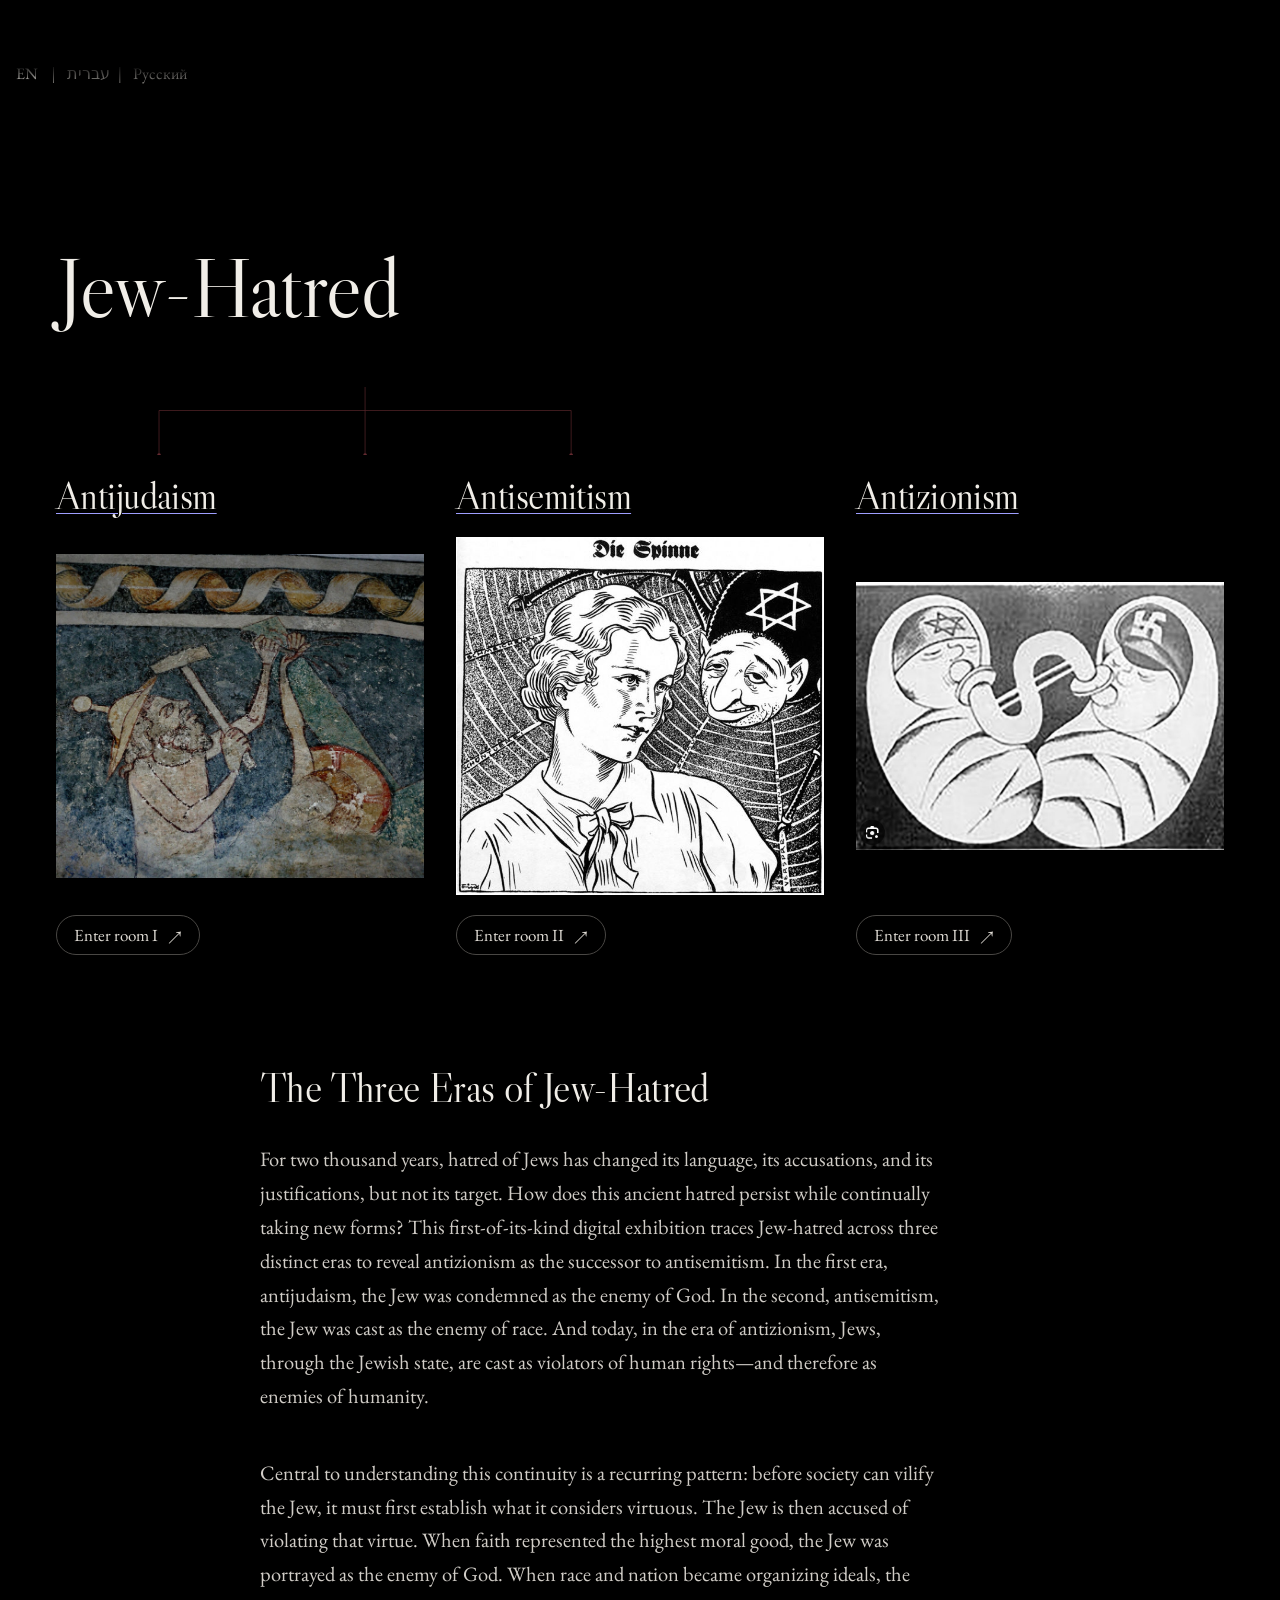
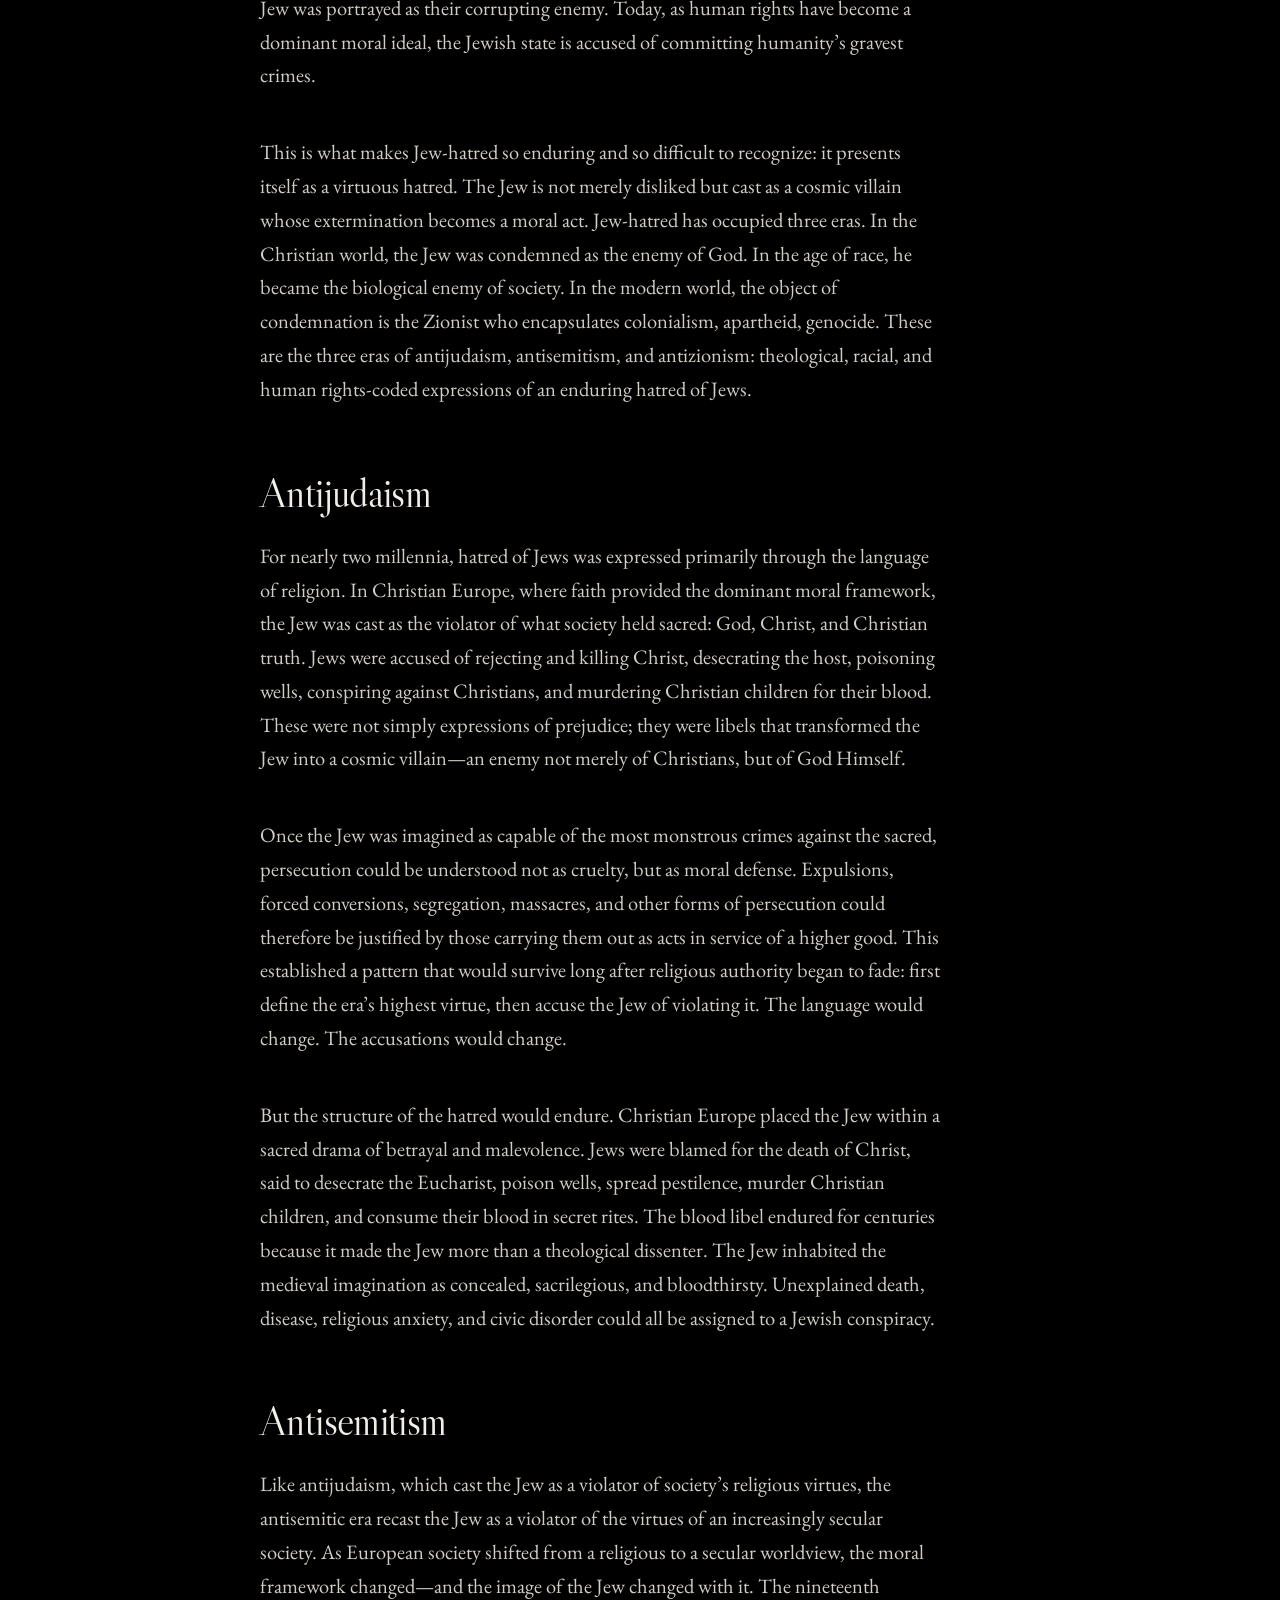
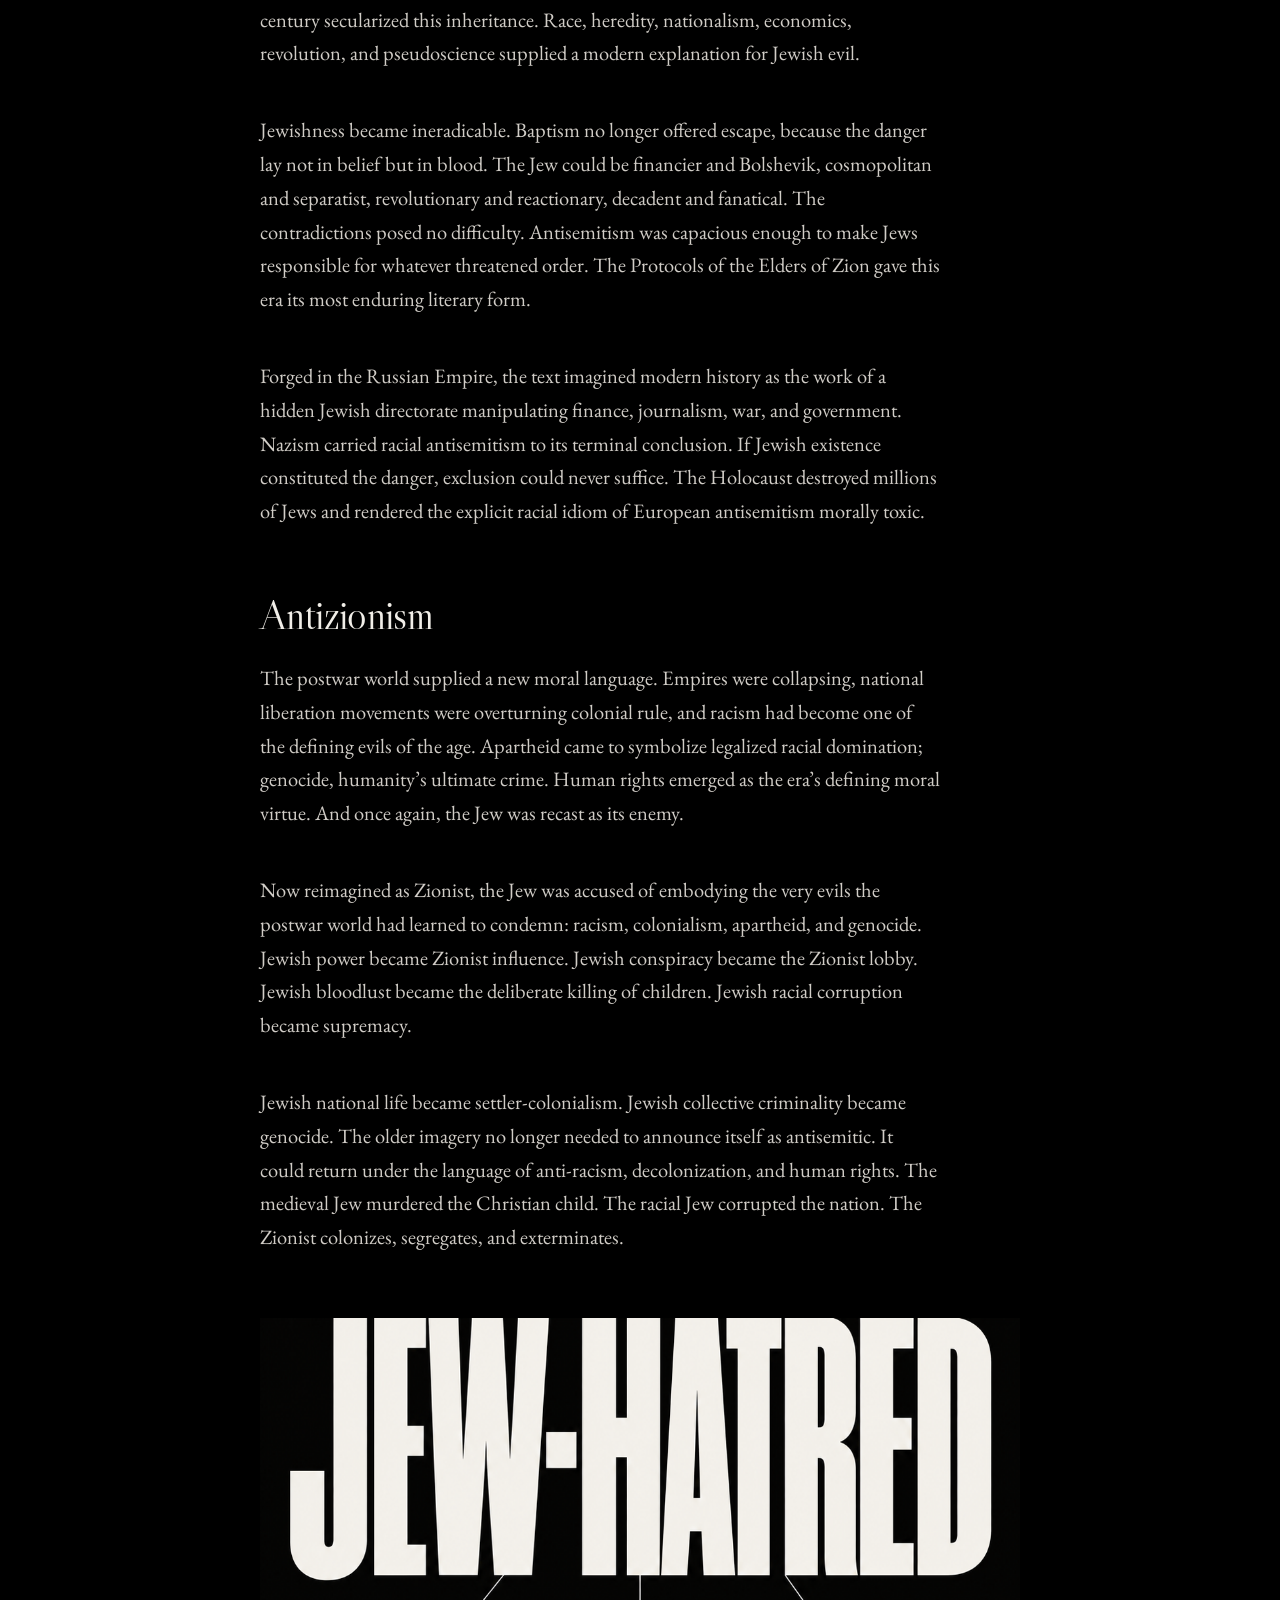
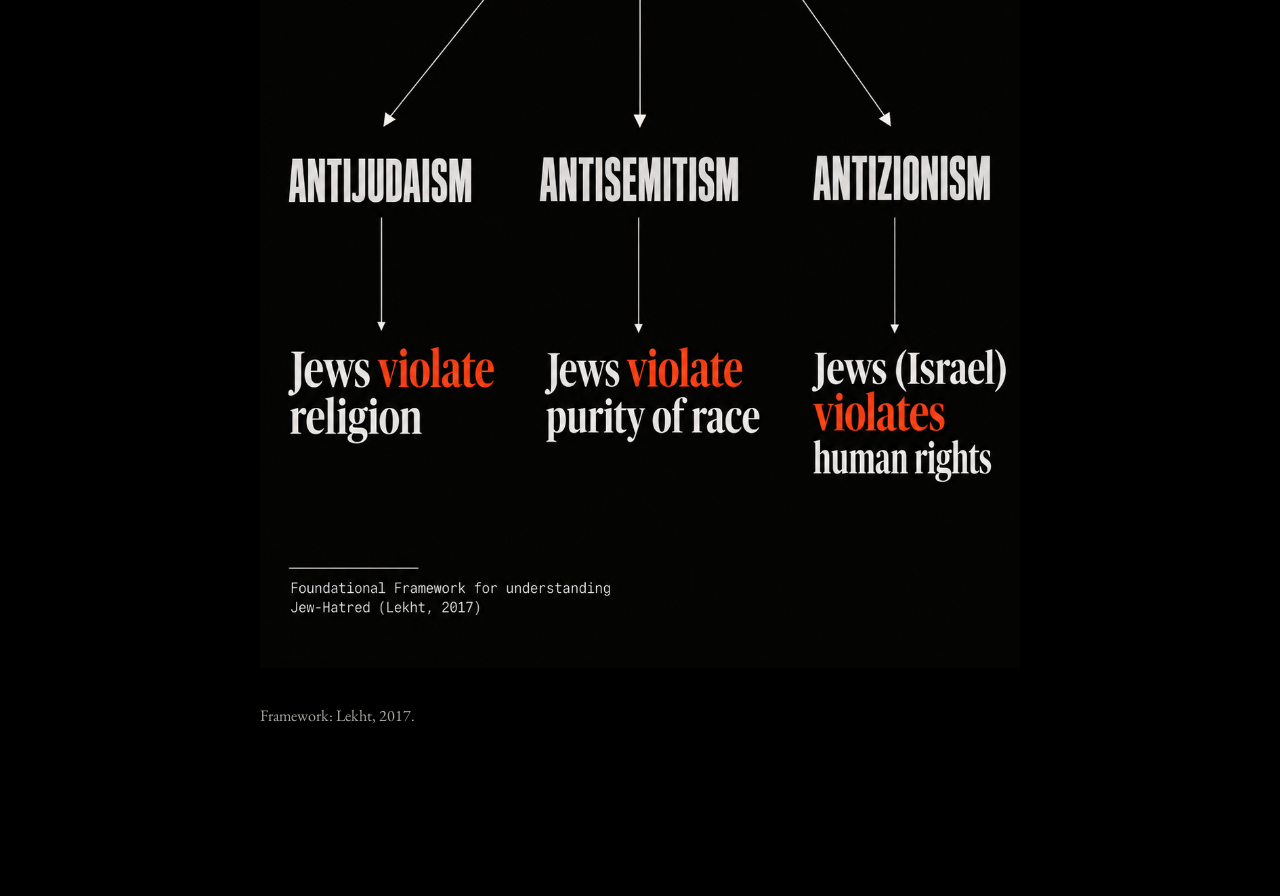
==== index.html @ de7a9553 "Equalize visible door artwork widths without cropping" ====
<!DOCTYPE html>

<html dir="ltr" lang="en">
<head>
<meta charset="utf-8"/>
<meta content="width=device-width,initial-scale=1,viewport-fit=cover" name="viewport"/>
<meta content="dark" name="color-scheme"/>
<title>Jew-Hatred | Stop Antizionism</title>
<!-- STOPAZ SEO START -->
<meta name="description" content="An educational digital exhibition tracing three historical eras of Jew-hatred: antijudaism, antisemitism, and modern antizionism."/>
<meta name="robots" content="index,follow,max-image-preview:large"/>
<meta name="theme-color" content="#000000"/>
<link rel="canonical" href="https://kilejones-alt.github.io/Exhibit-Full/"/>
<meta property="og:type" content="website"/>
<meta property="og:site_name" content="Stop Antizionism"/>
<meta property="og:title" content="Jew-Hatred | Stop Antizionism"/>
<meta property="og:description" content="An educational digital exhibition tracing three historical eras of Jew-hatred: antijudaism, antisemitism, and modern antizionism."/>
<meta property="og:url" content="https://kilejones-alt.github.io/Exhibit-Full/"/>
<meta property="og:image" content="https://kilejones-alt.github.io/Exhibit-Full/door-antizionism-babies.jpg"/>
<meta property="og:image:alt" content="Stop Antizionism — Three Eras of Jew-Hatred exhibition"/>
<meta property="og:locale" content="en_US"/>
<meta name="twitter:card" content="summary_large_image"/>
<meta name="twitter:title" content="Jew-Hatred | Stop Antizionism"/>
<meta name="twitter:description" content="An educational digital exhibition tracing three historical eras of Jew-hatred: antijudaism, antisemitism, and modern antizionism."/>
<meta name="twitter:image" content="https://kilejones-alt.github.io/Exhibit-Full/door-antizionism-babies.jpg"/>
<!-- STOPAZ SEO END -->
<link href="https://fonts.googleapis.com" rel="preconnect"/><link crossorigin="" href="https://fonts.gstatic.com" rel="preconnect"/><link href="https://fonts.googleapis.com/css2?family=Libre+Caslon+Display&amp;family=EB+Garamond:wght@400;500&amp;family=Cormorant+Garamond:wght@400;500;600&amp;family=Source+Sans+3:opsz,wght@8..60,300;8..60,400;8..60,500;8..60,600&amp;display=swap" rel="stylesheet"/><link href="site.css" rel="stylesheet"/>

<style>
/* Door artwork: show the complete selected work. No cropping on the three front doors. */
.home-page .era-image-wrap{
  background:#141417;
}
.home-page .era-image{
  object-fit:contain !important;
  object-position:center center !important;
  transform-origin:center center;
}
/* Keep every pixel of the selected door art visible. The door card may move; the artwork itself never scales/crops. */
.home-page .era-image,
.home-page .era-card:hover .era-image,
.home-page .era-card:focus-visible .era-image{
  transform:none !important;
  object-fit:contain !important;
  object-position:50% 50% !important;
}
/* No additional homepage prose below the doors. */
.home-page .exhibition-announcement{display:none !important;}
</style>
<link href="final.css" rel="stylesheet"/>
<link rel="stylesheet" href="room-entry.css?v=20260928-art-motion"/>
<script src="room-entry.js?v=20260928-art-motion"></script>
<link rel="stylesheet" href="https://fonts.googleapis.com/css2?family=EB+Garamond:wght@400;500&family=Noto+Serif+Hebrew:wght@400;500&display=swap"/>
<script src="gallery-audio.js?v=20260924-languages-music"></script>
<link rel="stylesheet" href="gallery-finish.css?v=20260929-equal-width"/>
</head>
<body class="new-page home-page gallery-design">
<a class="skip-link" href="#main-content" data-en="Skip to main content" data-he="דילוג לתוכן הראשי" data-ru="Перейти к основному содержанию">Skip to main content</a>
<div aria-hidden="true" id="ambient-light"></div>
<audio id="bg-audio" loop preload="metadata" src="lacrymosa-piano.mp3"></audio>
<a aria-label="Stop Antizionism home" data-aria-en="Stop Antizionism home" data-aria-he="דף הבית של Stop Antizionism" data-aria-ru="Главная Stop Antizionism" class="site-brand-link" href="index.html">
<img alt="Stop Antizionism" class="site-brand" decoding="async" fetchpriority="auto" height="292" loading="eager" src="stop-antizionism-logo.webp" width="2048"/>
</a>
<nav aria-label="Page controls" data-aria-en="Page controls" data-aria-he="פקדי עמוד" data-aria-ru="Элементы управления страницей" class="controls-nav">
<div class="nav-box"><button aria-pressed="false" class="audio-btn" id="audio-btn" type="button">AUDIO: OFF</button></div>
<div class="nav-box">
<button class="lang-btn active" aria-label="Switch language to English" data-aria-en="Switch language to English" data-aria-he="החלפת השפה לאנגלית" data-aria-ru="Переключить язык на английский" id="btn-en" type="button">EN</button><span class="nav-separator">|</span>
<button class="lang-btn" aria-label="Switch language to Hebrew" data-aria-en="Switch language to Hebrew" data-aria-he="החלפת השפה לעברית" data-aria-ru="Переключить язык на иврит" id="btn-he" type="button">עברית</button><span class="nav-separator">|</span>
<button class="lang-btn" aria-label="Switch language to Russian" data-aria-en="Switch language to Russian" data-aria-he="החלפת השפה לרוסית" data-aria-ru="Переключить язык на русский" id="btn-ru" type="button">Русский</button>
</div>
</nav>
<main class="home-main" id="main-content" tabindex="-1">
<header class="home-intro">
<h1 class="home-title" data-en="Jew-Hatred" data-he="שנאת יהודים" data-ru="Ненависть к евреям">Jew-Hatred</h1>
<svg aria-hidden="true" class="desktop-connector" preserveaspectratio="none" viewbox="0 0 1000 110">
<path d="M500 0V38M500 38H166.667M500 38H833.333M166.667 38V110M500 38V110M833.333 38V110"></path>
<circle cx="166.667" cy="110" r="3"></circle>
<circle cx="500" cy="110" r="3"></circle>
<circle cx="833.333" cy="110" r="3"></circle>
</svg>
</header>
<section id="rooms" aria-label="Three eras of Jew-hatred" class="era-grid">
<a aria-label="Open Antijudaism gallery" class="era-card historical-threshold" data-aria-en="Open Antijudaism gallery" data-aria-he="פתיחת גלריית אנטי-יהדות" data-aria-ru="Открыть галерею: Антииудаизм" href="antijudaism.html?v=20260928-reviewed" style="--door-image:url('door-antijudaism-crucifixion.jpg')">
<span aria-hidden="true" class="mobile-node"></span>
<div class="door-rotator">
<div class="door-face door-front">
<div class="era-inner">
<div class="era-head"><h2 class="era-title" data-en="Antijudaism" data-he="אנטי-יהדות" data-ru="Антииудаизм">Antijudaism</h2></div>
<div class="era-image-wrap"><picture class="responsive-art-picture"><img alt="Crucifixion detail from a historical mural" class="era-image door-source-image quality-standard" data-native-height="1407" data-native-width="1600" decoding="async" height="1407" loading="eager" src="door-antijudaism-crucifixion.jpg" width="1600"/></picture></div>
</div>
<span class="room-pill"><span data-en="Enter room I" data-he="כניסה לחדר I" data-ru="Войти в зал I">Enter room I</span><span aria-hidden="true">↗</span></span>
</div>
</div>
</a>
<a aria-label="Open Antisemitism gallery" class="era-card historical-threshold" data-aria-en="Open Antisemitism gallery" data-aria-he="פתיחת גלריית אנטישמיות" data-aria-ru="Открыть галерею: Антисемитизм" href="antisemitism.html?v=20260928-reviewed" style="--door-image:url('door-antisemitism-spider.jpg')">
<span aria-hidden="true" class="mobile-node"></span>
<div class="door-rotator">
<div class="door-face door-front">
<div class="era-inner">
<div class="era-head"><h2 class="era-title" data-en="Antisemitism" data-he="אנטישמיות" data-ru="Антисемитизм">Antisemitism</h2></div>
<div class="era-image-wrap"><picture class="responsive-art-picture"><img alt="Historical antisemitic illustration of a woman and a spider web" class="era-image door-source-image quality-standard" data-native-height="605" data-native-width="621" decoding="async" height="605" loading="eager" src="door-antisemitism-spider.jpg" width="621"/></picture></div>
</div>
<span class="room-pill"><span data-en="Enter room II" data-he="כניסה לחדר II" data-ru="Войти в зал II">Enter room II</span><span aria-hidden="true">↗</span></span>
</div>
</div>
</a>
<a aria-label="Open Antizionism gallery" class="era-card antizionism historical-threshold" data-aria-en="Open Antizionism gallery" data-aria-he="פתיחת גלריית אנטי-ציונות" data-aria-ru="Открыть галерею: Антисионизм" href="exhibition.html?v=20260928-reviewed" style="--door-image:url('door-antizionism-babies.jpg')">
<span aria-hidden="true" class="mobile-node"></span>
<div class="door-rotator">
<div class="door-face door-front">
<div class="era-inner">
<div class="era-head"><h2 class="era-title" data-en="Antizionism" data-he="אנטי-ציונות" data-ru="Антисионизм">Antizionism</h2></div>
<div class="era-image-wrap"><picture class="responsive-art-picture"><img alt="Historical propaganda illustration of two swaddled babies" class="era-image door-source-image quality-standard" data-native-height="760" data-native-width="1046" decoding="async" height="760" loading="eager" src="door-antizionism-babies.jpg" width="1046"/></picture></div>
</div>
<span class="room-pill"><span data-en="Enter room III" data-he="כניסה לחדר III" data-ru="Войти в зал III">Enter room III</span><span aria-hidden="true">↗</span></span>
</div>
</div>
</a>
</section><section aria-label="The Three Eras of Jew-Hatred" class="home-source-context">
<h2 data-en="The Three Eras of Jew-Hatred" data-he="שלוש תקופות של שנאת יהודים" data-ru="Три эпохи ненависти к евреям">The Three Eras of Jew-Hatred</h2>
<div class="three-eras-intro">
<p data-en="Jew-hatred has occupied three eras. In the Christian world, the Jew was condemned as the enemy of God. In the age of race, he became the biological enemy of society. In the modern world, the object of condemnation is the Zionist who encapsulates colonialism, apartheid, genocide. These are the three eras of antijudaism, antisemitism, and antizionism: theological, racial, and human rights-coded expressions of an enduring hatred of Jews." data-he="שנאת יהודים עברה שלוש תקופות. בעולם הנוצרי היהודי גונה כאויב האל. בעידן הגזע הוא נעשה לאויב הביולוגי של החברה. בעולם המודרני מושא הגינוי הוא הציוני, המגלם קולוניאליזם, אפרטהייד ורצח עם. אלה שלוש התקופות של אנטי־יהדות, אנטישמיות ואנטי־ציונות: ביטויים תיאולוגיים, גזעיים ומקודדי־זכויות־אדם של שנאה מתמשכת ליהודים." data-ru="Ненависть к евреям прошла через три эпохи. В христианском мире еврей осуждался как враг Бога. В эпоху расы он стал биологическим врагом общества. В современном мире объектом осуждения становится сионист, воплощающий колониализм, апартеид и геноцид. Это три эпохи антииудаизма, антисемитизма и антисионизма: теологические, расовые и закодированные в языке прав человека выражения устойчивой ненависти к евреям.">Jew-hatred has occupied three eras. In the Christian world, the Jew was condemned as the enemy of God. In the age of race, he became the biological enemy of society. In the modern world, the object of condemnation is the Zionist who encapsulates colonialism, apartheid, genocide. These are the three eras of antijudaism, antisemitism, and antizionism: theological, racial, and human rights-coded expressions of an enduring hatred of Jews.</p></div>
<div class="era-source-section">
<h3 data-en="Antijudaism" data-he="אנטי־יהדות" data-ru="Антииудаизм">Antijudaism</h3>
<p data-en="Christian Europe placed the Jew within a sacred drama of betrayal and malevolence. Jews were blamed for the death of Christ, said to desecrate the Eucharist, poison wells, spread pestilence, murder Christian children, and consume their blood in secret rites. The blood libel endured for centuries because it made the Jew more than a theological dissenter. The Jew inhabited the medieval imagination as concealed, sacrilegious, and bloodthirsty. Unexplained death, disease, religious anxiety, and civic disorder could all be assigned to a Jewish conspiracy." data-he="אירופה הנוצרית הציבה את היהודי בתוך דרמה מקודשת של בגידה ורשעות. יהודים הואשמו במותו של ישו, בחילול לחם הקודש, בהרעלת בארות, בהפצת מגפות, ברצח ילדים נוצרים ובצריכת דמם בטקסים חשאיים. עלילת הדם שרדה מאות שנים מפני שהפכה את היהודי ליותר מחולק תיאולוגי. בדמיון ימי־הביניים היהודי הופיע כנסתר, מחלל קודש וצמא דם. מוות בלתי מוסבר, מחלה, חרדה דתית ואי־סדר אזרחי יכלו כולם להיות מיוחסים לקנוניה יהודית." data-ru="Христианская Европа поместила еврея в священную драму предательства и злонамеренности. Евреев обвиняли в смерти Христа, в осквернении Евхаристии, отравлении колодцев, распространении мора, убийстве христианских детей и употреблении их крови в тайных обрядах. Кровавый навет сохранялся веками, потому что делал еврея чем-то большим, чем богословским инакомыслящим. В средневековом воображении еврей был скрытным, святотатственным и кровожадным. Необъяснимая смерть, болезнь, религиозная тревога и гражданский беспорядок могли быть приписаны еврейскому заговору.">Christian Europe placed the Jew within a sacred drama of betrayal and malevolence. Jews were blamed for the death of Christ, said to desecrate the Eucharist, poison wells, spread pestilence, murder Christian children, and consume their blood in secret rites. The blood libel endured for centuries because it made the Jew more than a theological dissenter. The Jew inhabited the medieval imagination as concealed, sacrilegious, and bloodthirsty. Unexplained death, disease, religious anxiety, and civic disorder could all be assigned to a Jewish conspiracy.</p>
</div>
<div class="era-source-section">
<h3 data-en="Antisemitism" data-he="אנטישמיות" data-ru="Антисемитизм">Antisemitism</h3>
<p data-en="The nineteenth century secularized this inheritance. Race, heredity, nationalism, economics, revolution, and pseudoscience supplied a modern explanation for Jewish evil. Jewishness became ineradicable. Baptism no longer offered escape, because the danger lay not in belief but in blood. The Jew could be financier and Bolshevik, cosmopolitan and separatist, revolutionary and reactionary, decadent and fanatical. The contradictions posed no difficulty. Antisemitism was capacious enough to make Jews responsible for whatever threatened order. The Protocols of the Elders of Zion gave this era its most enduring literary form. Forged in the Russian Empire, the text imagined modern history as the work of a hidden Jewish directorate manipulating finance, journalism, war, and government. Nazism carried racial antisemitism to its terminal conclusion. If Jewish existence constituted the danger, exclusion could never suffice. The Holocaust destroyed millions of Jews and rendered the explicit racial idiom of European antisemitism morally toxic." data-he="המאה התשע־עשרה חילנה את הירושה הזאת. גזע, תורשה, לאומיות, כלכלה, מהפכה ופסאודו־מדע סיפקו הסבר מודרני לרוע יהודי. היהודיות נעשתה לבלתי־מחיקה. הטבילה כבר לא הציעה מוצא, מפני שהסכנה נתפסה לא באמונה אלא בדם. היהודי יכול היה להיות מממן ובולשביק, קוסמופוליטי ובדלן, מהפכן וריאקציונר, דקדנט וקנאי. הסתירות לא היו מכשול. האנטישמיות הייתה רחבה דיה כדי להטיל על היהודים אחריות לכל מה שאיים על הסדר. הפרוטוקולים של זקני ציון העניקו לעידן הזה את צורתו הספרותית העמידה ביותר. הזיוף, שנוצר באימפריה הרוסית, תיאר את ההיסטוריה המודרנית כמעשה ידיה של הנהגה יהודית חשאית המפעילה מימון, עיתונות, מלחמה וממשלה. הנאציזם הביא את האנטישמיות הגזעית למסקנתה הסופית. אם עצם הקיום היהודי הוא הסכנה, הדרה לעולם לא תספיק. השואה השמידה מיליוני יהודים והפכה את השפה הגזעית המפורשת של האנטישמיות האירופית לרעילה מבחינה מוסרית." data-ru="XIX век секуляризировал это наследие. Раса, наследственность, национализм, экономика, революция и псевдонаука дали современное объяснение «еврейскому злу». Еврейство стало считаться неискоренимым. Крещение больше не давало выхода, потому что опасность усматривали не в вере, а в крови. Еврей мог быть финансистом и большевиком, космополитом и сепаратистом, революционером и реакционером, декадентом и фанатиком. Противоречия не мешали. Антисемитизм был достаточно вместителен, чтобы возлагать на евреев ответственность за всё, что угрожало порядку. «Протоколы сионских мудрецов» придали этой эпохе её наиболее живучую литературную форму. Подделка, созданная в Российской империи, представляла современную историю как дело тайной еврейской дирекции, управляющей финансами, журналистикой, войнами и правительствами. Нацизм довёл расовый антисемитизм до его предельного вывода. Если опасностью считалось само еврейское существование, исключения было недостаточно. Холокост уничтожил миллионы евреев и сделал откровенно расовый язык европейского антисемитизма морально токсичным.">The nineteenth century secularized this inheritance. Race, heredity, nationalism, economics, revolution, and pseudoscience supplied a modern explanation for Jewish evil. Jewishness became ineradicable. Baptism no longer offered escape, because the danger lay not in belief but in blood. The Jew could be financier and Bolshevik, cosmopolitan and separatist, revolutionary and reactionary, decadent and fanatical. The contradictions posed no difficulty. Antisemitism was capacious enough to make Jews responsible for whatever threatened order. The Protocols of the Elders of Zion gave this era its most enduring literary form. Forged in the Russian Empire, the text imagined modern history as the work of a hidden Jewish directorate manipulating finance, journalism, war, and government. Nazism carried racial antisemitism to its terminal conclusion. If Jewish existence constituted the danger, exclusion could never suffice. The Holocaust destroyed millions of Jews and rendered the explicit racial idiom of European antisemitism morally toxic.</p></div>
<div class="era-source-section">
<h3 data-en="Antizionism" data-he="אנטי־ציונות" data-ru="Антисионизм">Antizionism</h3>
<p data-en="The postwar world supplied another language. The empire was collapsing. National liberation movements were overturning colonial rule. Racism had become one of the defining evils of the postwar order. Apartheid stood for legalized racial domination. Genocide named humanity's ultimate crime. Within this, the Jew was recast as the Zionist. Jewish power became Zionist influence. Jewish conspiracy became the Zionist lobby. Jewish bloodlust became the deliberate killing of children. Jewish racial corruption became supremacy. Jewish national life became settler-colonialism. Jewish collective criminality became genocide. The older imagery no longer needed to announce itself as antisemitic. It could return under the language of anti-racism, decolonization, and human rights. The medieval Jew murdered the Christian child. The racial Jew corrupted the nation. The Zionist colonizes, segregates, and exterminates." data-he="העולם שלאחר המלחמה סיפק שפה אחרת. האימפריות קרסו. תנועות שחרור לאומיות הפילו שלטון קולוניאלי. הגזענות נעשתה לאחת הרעות המגדירות של הסדר שלאחר המלחמה. אפרטהייד סימל שליטה גזעית המעוגנת בחוק. רצח עם נתן שם לפשע העליון של האנושות. בתוך המסגרת הזאת עוצב היהודי מחדש כציוני. כוח יהודי נעשה להשפעה ציונית. קנוניה יהודית נעשתה ללובי הציוני. צמא דם יהודי נעשה להרג מכוון של ילדים. שחיתות גזעית יהודית נעשתה לעליונות. חיים לאומיים יהודיים נעשו לקולוניאליזם התיישבותי. עבריינות קולקטיבית יהודית נעשתה לרצח עם. הדימויים הישנים כבר לא נזקקו להכריז על עצמם כאנטישמיים. הם יכלו לשוב בשפת האנטי־גזענות, הדה־קולוניזציה וזכויות האדם. היהודי של ימי הביניים רצח את הילד הנוצרי. היהודי הגזעי השחית את האומה. הציוני מתיישב כקולוניאליסט, מפריד ומשמיד." data-ru="Послевоенный мир предложил иной язык. Империи рушились. Движения национального освобождения свергали колониальное господство. Расизм стал одним из определяющих зол послевоенного порядка. Апартеид означал узаконенное расовое господство. Геноцид назвал высшее преступление против человечества. В этой системе еврей был переосмыслен как сионист. Еврейская власть стала «сионистским влиянием». Еврейский заговор — «сионистским лобби». Еврейская кровожадность — преднамеренным убийством детей. Еврейская расовая порочность — превосходством. Еврейская национальная жизнь — поселенческим колониализмом. Еврейская коллективная преступность — геноцидом. Старым образам больше не требовалось объявлять себя антисемитскими. Они могли вернуться на языке антирасизма, деколонизации и прав человека. Средневековый еврей убивал христианского ребёнка. Расовый еврей разлагал нацию. Сионист колонизирует, сегрегирует и уничтожает.">The postwar world supplied another language. The empire was collapsing. National liberation movements were overturning colonial rule. Racism had become one of the defining evils of the postwar order. Apartheid stood for legalized racial domination. Genocide named humanity's ultimate crime. Within this, the Jew was recast as the Zionist. Jewish power became Zionist influence. Jewish conspiracy became the Zionist lobby. Jewish bloodlust became the deliberate killing of children. Jewish racial corruption became supremacy. Jewish national life became settler-colonialism. Jewish collective criminality became genocide. The older imagery no longer needed to announce itself as antisemitic. It could return under the language of anti-racism, decolonization, and human rights. The medieval Jew murdered the Christian child. The racial Jew corrupted the nation. The Zionist colonizes, segregates, and exterminates.</p></div>
</section>
<figure class="home-framework" aria-label="Jew-hatred conceptual framework">
<div class="home-framework-art"><img src="jew-hatred-conceptual-framework.png" width="1122" height="1402" loading="lazy" decoding="async" alt="Lekht’s conceptual framework: antijudaism portrays Jews as violating religion; antisemitism portrays Jews as violating racial purity; antizionism portrays Israel as violating human rights."/></div>
<figcaption data-en="Framework: Lekht, 2017." data-he="מסגרת מושגית: לכט, 2017." data-ru="Концептуальная схема: Лехт, 2017.">Framework: Lekht, 2017.</figcaption>
</figure>
</main>
<script src="site.js?v=20260924-languages-music"></script>
<script src="final.js?v=20260929-public"></script>
</body>
</html>
---- room-entry.css ----
/* Quiet navigation; room art is the only transition graphic. */
html.room-arriving {background:#000}
html.room-arriving body {visibility:hidden}
.room-transition {position:fixed;inset:0;z-index:2147483000;overflow:hidden;pointer-events:none}
.room-departure {pointer-events:auto}
.room-flight-art {position:absolute;overflow:hidden;transform-origin:center;will-change:transform,opacity}
.room-flight-art img {display:block;width:100%;height:100%;object-fit:contain;object-position:center;max-width:none;transform-origin:center}
.room-arrival {display:grid;place-items:center;background:#000;color:#f1eee8;padding:24px}
.room-arrival-title {font-family:'Libre Caslon Display',Georgia,serif;font-size:clamp(2.6rem,7vw,5.5rem);line-height:1.05;text-align:center;opacity:0}
html body.gallery-design h1[tabindex="-1"]:focus {outline:none!important}
html body.gallery-design #main-content .era-card {padding-bottom:0!important}
html body.gallery-design #main-content .era-arrow {display:none!important}
html body.gallery-design .room-pill,
html body.gallery-design .controls-nav a.room-pill {
  display:inline-flex!important;align-items:center;justify-content:center;gap:10px;
  min-height:40px!important;padding:8px 17px!important;box-sizing:border-box;
  border:1px solid #494744!important;border-radius:999px!important;
  background:transparent!important;color:#dedad3!important;box-shadow:none!important;
  font:400 17px/1.2 var(--gallery-prose,'EB Garamond',Georgia,serif)!important;letter-spacing:0!important;
  text-decoration:none!important;text-transform:none!important;white-space:nowrap;
  transition:border-color .2s ease,color .2s ease!important;
}
html body.gallery-design #main-content .room-pill {margin-top:20px!important}
html body.gallery-design #main-content .era-card:hover .room-pill,
html body.gallery-design .room-pill:hover {border-color:#c4beb5!important;color:#fff!important}
html body.gallery-design #main-content .era-card:focus-visible {outline:1px solid #e2ded7!important;outline-offset:8px!important}
html body.gallery-design .controls-nav .nav-box:has(.room-pill) {padding:0!important}
html body.gallery-design .statement-link.room-pill {margin-top:24px!important}
@media(prefers-reduced-motion:reduce) {
  html.room-arriving body {visibility:visible}
  .room-transition {display:none!important}
}

/* One serif voice, with complete Hebrew and Cyrillic glyph coverage. */
html[lang="he"] body.gallery-design {--gallery-prose:'Noto Serif Hebrew',serif;--exhibit-serif:'Noto Serif Hebrew',serif}
html[lang="ru"] body.gallery-design {--exhibit-serif:'EB Garamond',Georgia,serif}
html body.gallery-design .controls-nav :is(a,button),
html body.gallery-design #museum-wayfinder :is(button,.museum-wayfinder-label) {
  font-family:var(--gallery-prose,'EB Garamond',Georgia,serif)!important;
  font-weight:400!important;letter-spacing:0!important;
}
html body.gallery-design .controls-nav :is(a,button) {font-size:16px!important;line-height:1.3!important}
html body.gallery-design .controls-nav {flex-wrap:wrap!important;max-width:calc(100% - 240px)!important;row-gap:7px!important}
html body.gallery-design .controls-nav .nav-box {flex-wrap:wrap!important}
html[lang="he"] body.gallery-design :is(main p,main h1,main h2,main h3,main h4,main summary,.info-panel,.uniform-archive-copy) {direction:rtl;text-align:start!important;letter-spacing:0!important}
html[lang="he"] body.gallery-design #main-content .era-title {text-align:center!important;font-size:clamp(1.2rem,2.5vw,2.4rem)!important}
html[lang="he"] .room-arrival-title {font-family:'Noto Serif Hebrew',serif}
html[lang="ru"] .room-arrival-title {font-family:'EB Garamond',Georgia,serif}
@media(max-width:600px) {
  html body.gallery-design .controls-nav {max-width:calc(100% - 32px)!important}
  html body.gallery-design .controls-nav :is(a,button) {font-size:14px!important}
  html body.gallery-design .room-pill {font-size:16px!important}
  html body.gallery-design #main-content.home-main {padding-top:140px!important}
}
/* Leave a clear line for identity and allow translated controls to wrap naturally. */
html body.gallery-design .controls-nav {top:24px!important;left:24px!important;right:auto!important;gap:8px 14px!important;align-items:center!important;transform:none!important;direction:ltr}
html body.gallery-design .controls-nav .nav-box {padding:0!important;min-height:32px!important;height:auto!important;gap:8px!important}
html body.gallery-design .controls-nav :is(a,button) {text-transform:none!important;min-height:32px!important;display:inline-flex;align-items:center}
html body.gallery-design .controls-nav .third-era-nav-link::after {display:none!important}
html body.gallery-design .site-brand-link {top:24px!important;right:24px!important;left:auto!important}
@media(max-width:600px) {
  html body.gallery-design .site-brand-link {top:20px!important;right:16px!important;left:auto!important;width:120px!important}
  html body.gallery-design .controls-nav {top:54px!important;left:16px!important;right:auto!important;width:calc(100% - 32px)!important;max-width:none!important;gap:4px 12px!important}
  html body.gallery-design #main-content.home-main {padding-top:160px!important}
  html body.gallery-design #gallery .hero-section {padding-top:175px!important}
}
---- gallery-finish.css ----
/* The exhibition has its own identity: black walls, ivory type, restrained accents. */
html:has(body.gallery-design) {background:#000!important;color-scheme:dark}
html body.gallery-design {
  --exhibit-bg:#000;--museum-bg:#000;--bg:#000;
  --exhibit-ink:#f1eee8;--exhibit-muted:#aaa7a2;
  --editorial-rule:rgba(241,238,232,.16);--exhibit-rule:rgba(241,238,232,.16);
  --gallery-prose:'EB Garamond',Georgia,serif;
  --exhibit-serif:'Libre Caslon Display',Georgia,serif;
  background:#000!important;color:#f1eee8!important;
}
html body.gallery-design :is(main,.exhibition-footer) {background:#000!important}
html body.gallery-design :is(#ambient-light,.third-era-hero-roman) {display:none!important}
/* Keep controls readable as long captions scroll underneath. */
html body.gallery-design::before {
  content:""!important;display:block!important;position:fixed!important;
  inset:0 0 auto!important;height:88px!important;
  background:linear-gradient(#000 0%,#000 72%,transparent)!important;
  opacity:1!important;z-index:1090!important;pointer-events:none!important;
}
html body.gallery-design .controls-nav {z-index:1100!important;background:transparent!important;box-shadow:none!important}
html body.gallery-design .site-brand-link {z-index:1101!important}
html body.gallery-design .site-brand {filter:grayscale(1) brightness(0) invert(1)!important;opacity:.85}
html body.gallery-design .controls-nav :is(.nav-box,.lang-box,.home-btn,.audio-btn,button) {
  background:transparent!important;box-shadow:none!important;border-color:transparent!important;
}
html body.gallery-design .controls-nav :is(a,button) {color:#bbb7b0!important}
html body.gallery-design .controls-nav :is(a,button):hover,
html body.gallery-design .controls-nav .active {color:#f1eee8!important}
html body.gallery-design :is(.room-pill,.controls-nav a.room-pill) {
  color:#dedad3!important;border-color:#494744!important;background:transparent!important;
}
html body.gallery-design .room-pill:hover {color:#fff!important;border-color:#c4beb5!important}
html body.gallery-design :focus-visible {outline:2px solid #f1eee8!important;outline-offset:5px!important}
html body.gallery-design main a {text-underline-offset:.22em;text-decoration-thickness:1px}
html body.gallery-design #gallery :is(.naya-section-links a,.info-source-link) {color:#d1cdc7!important}
html body.gallery-design #gallery :is(.hero-subtitle,.info-category,.info-meta,.art-caption-date,.naya-object-meta) {
  color:#aaa7a2!important;font-family:var(--gallery-prose)!important;
  font-size:1rem!important;line-height:1.5!important;letter-spacing:.02em!important;
}
html body.gallery-design #gallery .hero-section {padding-top:130px!important}
html body.gallery-design #gallery .art-caption-inline {margin-bottom:28px!important}
html body.gallery-design #gallery .uniform-archive-copy h3 {margin-bottom:24px!important}
html body.gallery-design .exhibition-footer {border-top:1px solid var(--exhibit-rule)!important}
html body.gallery-design #lightbox {background:rgba(0,0,0,.98)!important;color:#f1eee8!important}
html body.gallery-design #lightbox[aria-hidden="true"] {visibility:hidden!important}
html body.gallery-design #lightbox[aria-hidden="false"] {visibility:visible!important}
html body.gallery-design #lightbox :is(button,.lightbox-caption,#lightbox-caption) {color:#f1eee8!important}
/* Supporting exhibition pages share the same typography and reading space. */
html body.gallery-design:is(.third-era-page,.overview-page) main :is(h1,h2,h3,h4,blockquote) {
  font-family:var(--exhibit-serif)!important;font-weight:400!important;
  color:#f1eee8!important;line-height:1.12!important;text-wrap:balance;
}
html body.gallery-design:is(.third-era-page,.overview-page) main :is(p,li) {
  font-family:var(--gallery-prose)!important;font-size:clamp(1.15rem,1.6vw,1.3rem)!important;
  line-height:1.65!important;color:#d1cdc7!important;letter-spacing:0!important;text-wrap:pretty;
}
html body.gallery-design:is(.third-era-page,.overview-page) :is(.prospectus-section,.streams-section,.stream-card,.overview-partnership,.third-era-hero) {
  background:transparent!important;box-shadow:none!important;border-radius:0!important;
}
html body.gallery-design:is(.third-era-page,.overview-page) :is(.prospectus-copy,.overview-copy)>p {
  max-width:68ch!important;margin:0 auto 2em!important;
}
html body.gallery-design:is(.third-era-page,.overview-page) main a {color:#f1eee8!important}
html body.gallery-design .third-era-hero-rule {background:#74262d!important}
html body.gallery-design .overview-main {padding-top:150px!important}
html body.gallery-design.overview-page main :is(.overview-institution,.overview-kicker,.overview-location) {
  font-size:.8rem!important;line-height:1.6!important;letter-spacing:.06em!important;
  color:#aaa7a2!important;max-width:44ch;margin-inline:auto;
}
@media(max-width:600px) {
  html body.gallery-design::before {height:132px!important}
  html body.gallery-design #gallery .hero-section {padding-top:175px!important}
  html body.gallery-design .overview-main {padding-top:160px!important}
}

/* Artwork rises into a soft gallery light; the camera moves evenly for five seconds. */
@media (hover:hover) and (pointer:fine) {
  html body.gallery-design :is(#gallery,#main-content) :is(.art-box,.uniform-archive-art,.era-image-wrap,.home-framework-art) {
    filter:drop-shadow(0 0 0 transparent)!important;
    transition:filter 1.2s ease,translate .8s ease!important;
    translate:0 0;
  }
  html body.gallery-design :is(#gallery,#main-content) :is(.art-box,.uniform-archive-art,.era-image-wrap,.home-framework-art):is(:hover,:focus-visible),
  html body.gallery-design #main-content .era-card:focus-visible .era-image-wrap {
    filter:drop-shadow(0 0 18px rgba(241,238,232,.22))!important;
  }
}
@media (hover:hover) and (pointer:fine) and (prefers-reduced-motion:no-preference) {
  html body.gallery-design :is(#gallery,#main-content) img.gallery-zoom {
    scale:1!important;
    transform-origin:center!important;
    transition:scale 5s linear!important;
  }
  html body.gallery-design :is(#gallery,#main-content) :is(.art-box,.uniform-archive-art,.era-image-wrap,.home-framework-art):is(:hover,:focus-visible),
  html body.gallery-design #main-content .era-card:focus-visible .era-image-wrap {
    translate:0 -4px;
  }
  html body.gallery-design :is(#gallery,#main-content) :is(.art-box,.uniform-archive-art,.era-image-wrap,.home-framework-art):is(:hover,:focus-visible) img.gallery-zoom,
  html body.gallery-design #main-content .era-card:focus-visible img.gallery-zoom,
  html body.gallery-design :is(#gallery,#main-content) img.gallery-zoom:hover {
    scale:1.06!important;
  }
}
@media (prefers-reduced-motion:reduce) {
  html body.gallery-design :is(#gallery,#main-content) :is(.art-box,.uniform-archive-art,.era-image-wrap,.home-framework-art) {
    translate:none!important;transition:none!important;
  }
}

/* The supplied framework follows the three era descriptions; credit belongs to the image. */
html body.gallery-design .home-framework {width:min(760px,calc(100% - 48px));margin:64px auto 80px}
html body.gallery-design .home-framework-art {display:block;background:transparent;overflow:visible}
html body.gallery-design .home-framework-art img {display:block;width:100%;height:auto;max-width:100%;object-fit:contain}
html body.gallery-design .home-framework figcaption {font-family:var(--gallery-prose,Georgia,serif);font-size:1rem;line-height:1.5;color:#aaa7a2;text-align:left;margin:36px 0 0}
html[dir="rtl"] body.gallery-design .home-framework figcaption {text-align:right}
@media(max-width:600px) {html body.gallery-design .home-framework {width:calc(100% - 32px);margin:40px auto 56px}}

/* Matching frames use the tallest source ratio so all complete artworks fill the same width. */
html body.gallery-design #main-content .era-card .era-image-wrap {
  aspect-ratio:621 / 605!important;
  background:#000!important;
  overflow:visible!important;
}
html body.gallery-design #main-content .era-card .era-image-wrap .responsive-art-picture {
  overflow:visible!important;
}
html body.gallery-design #main-content .era-card .era-image-wrap img.era-image {
  object-fit:contain!important;
  object-position:center!important;
}
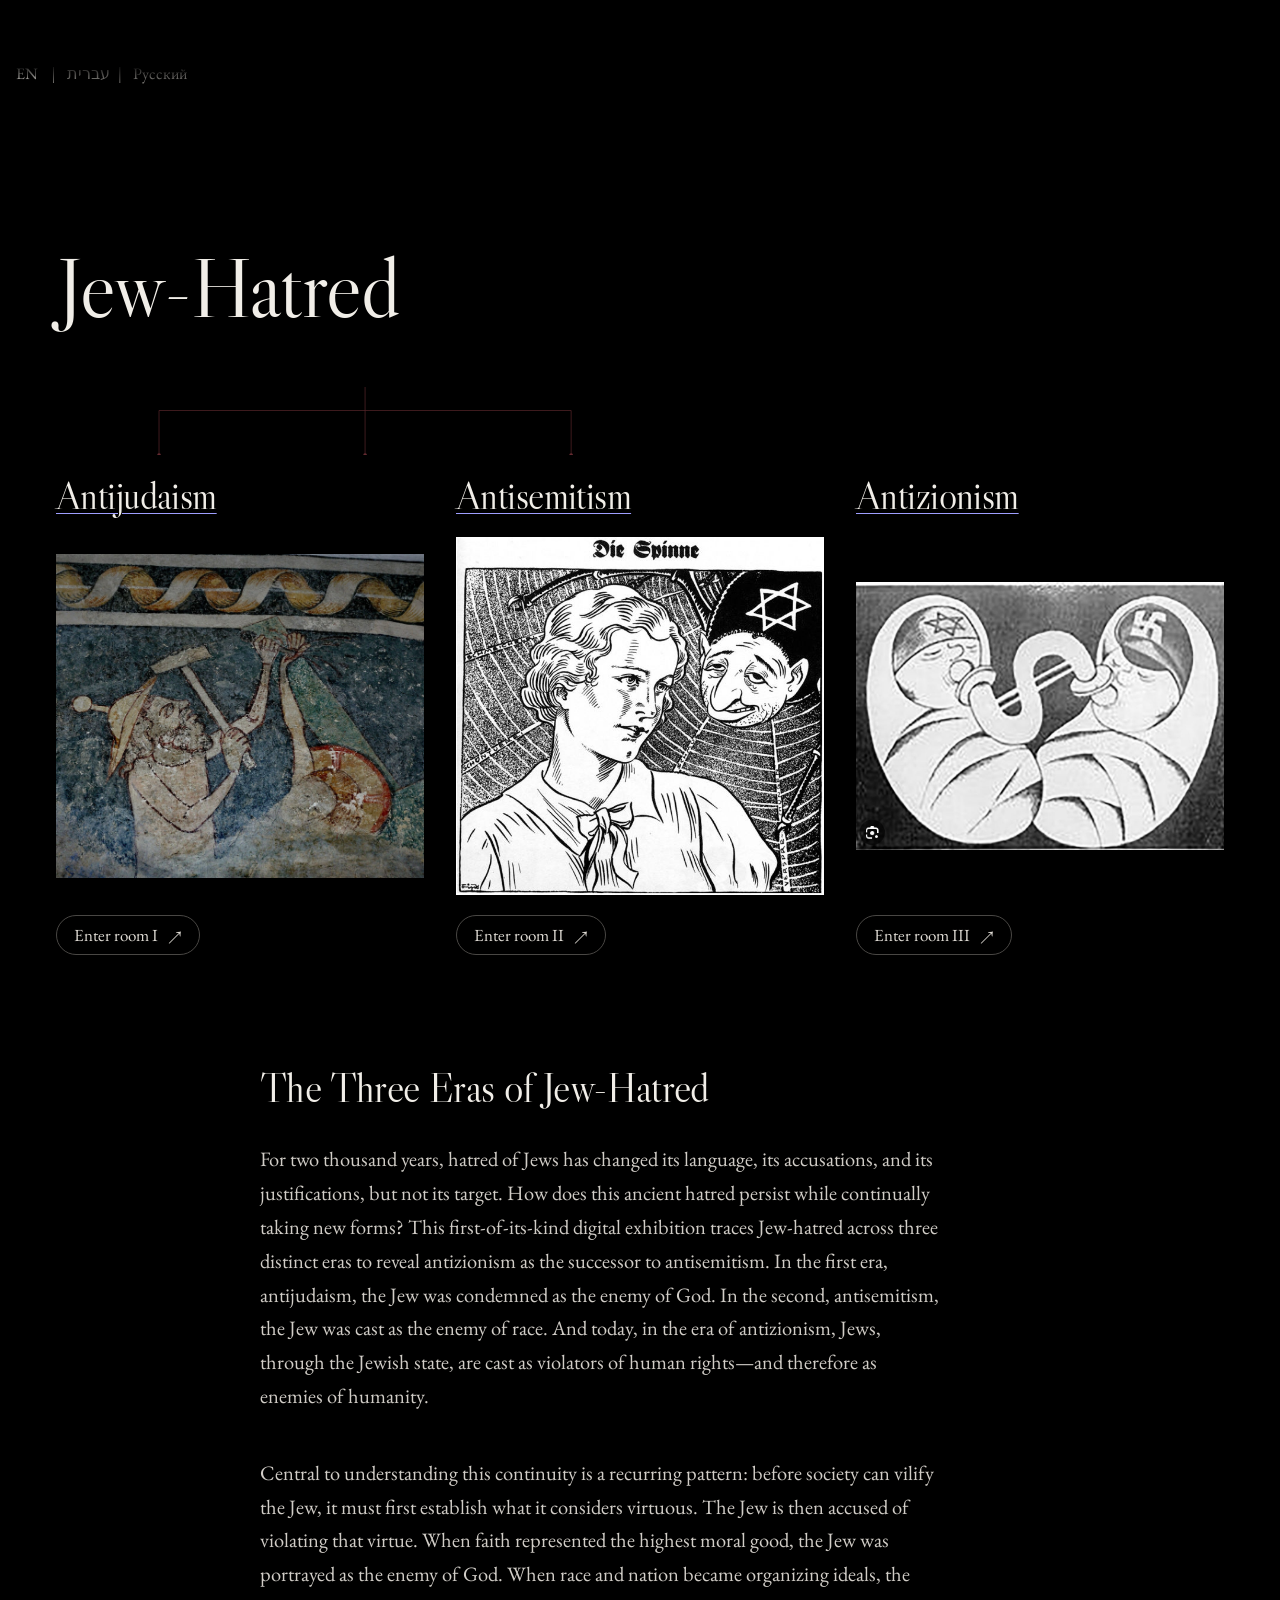
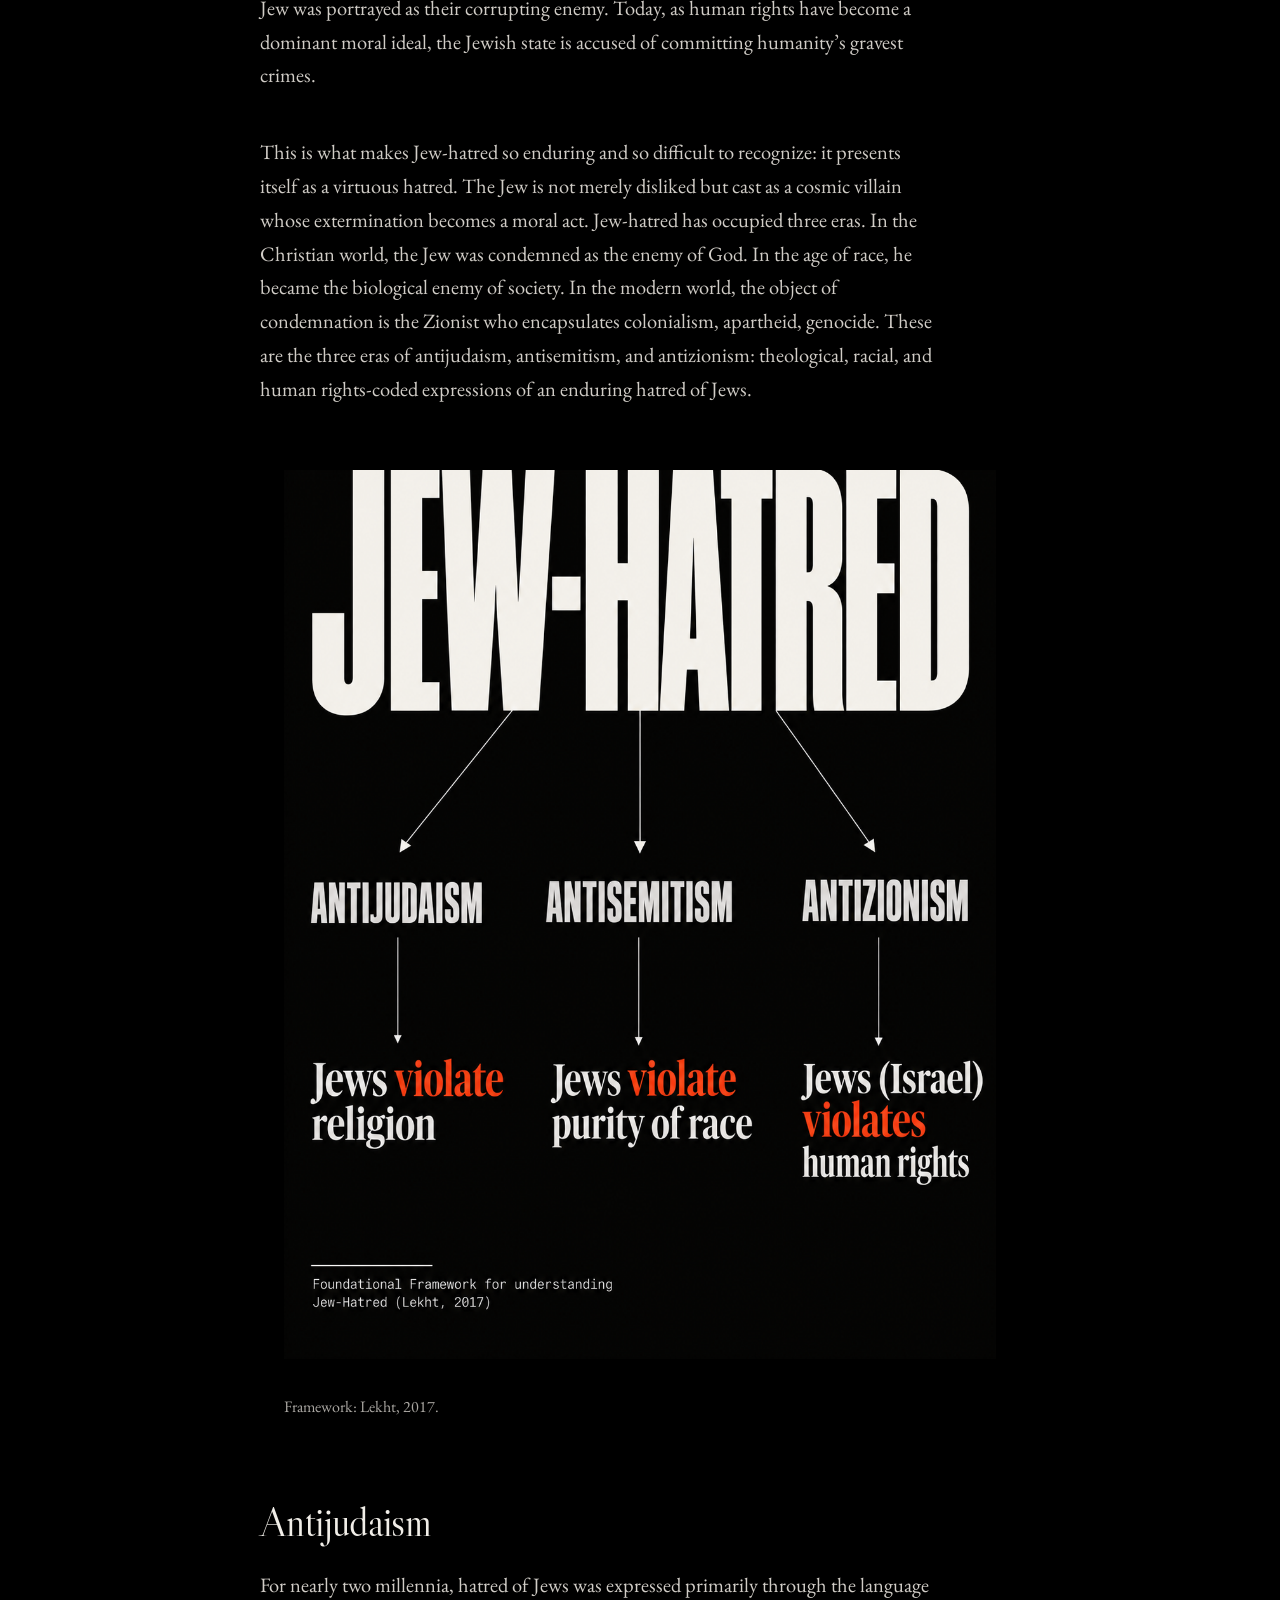
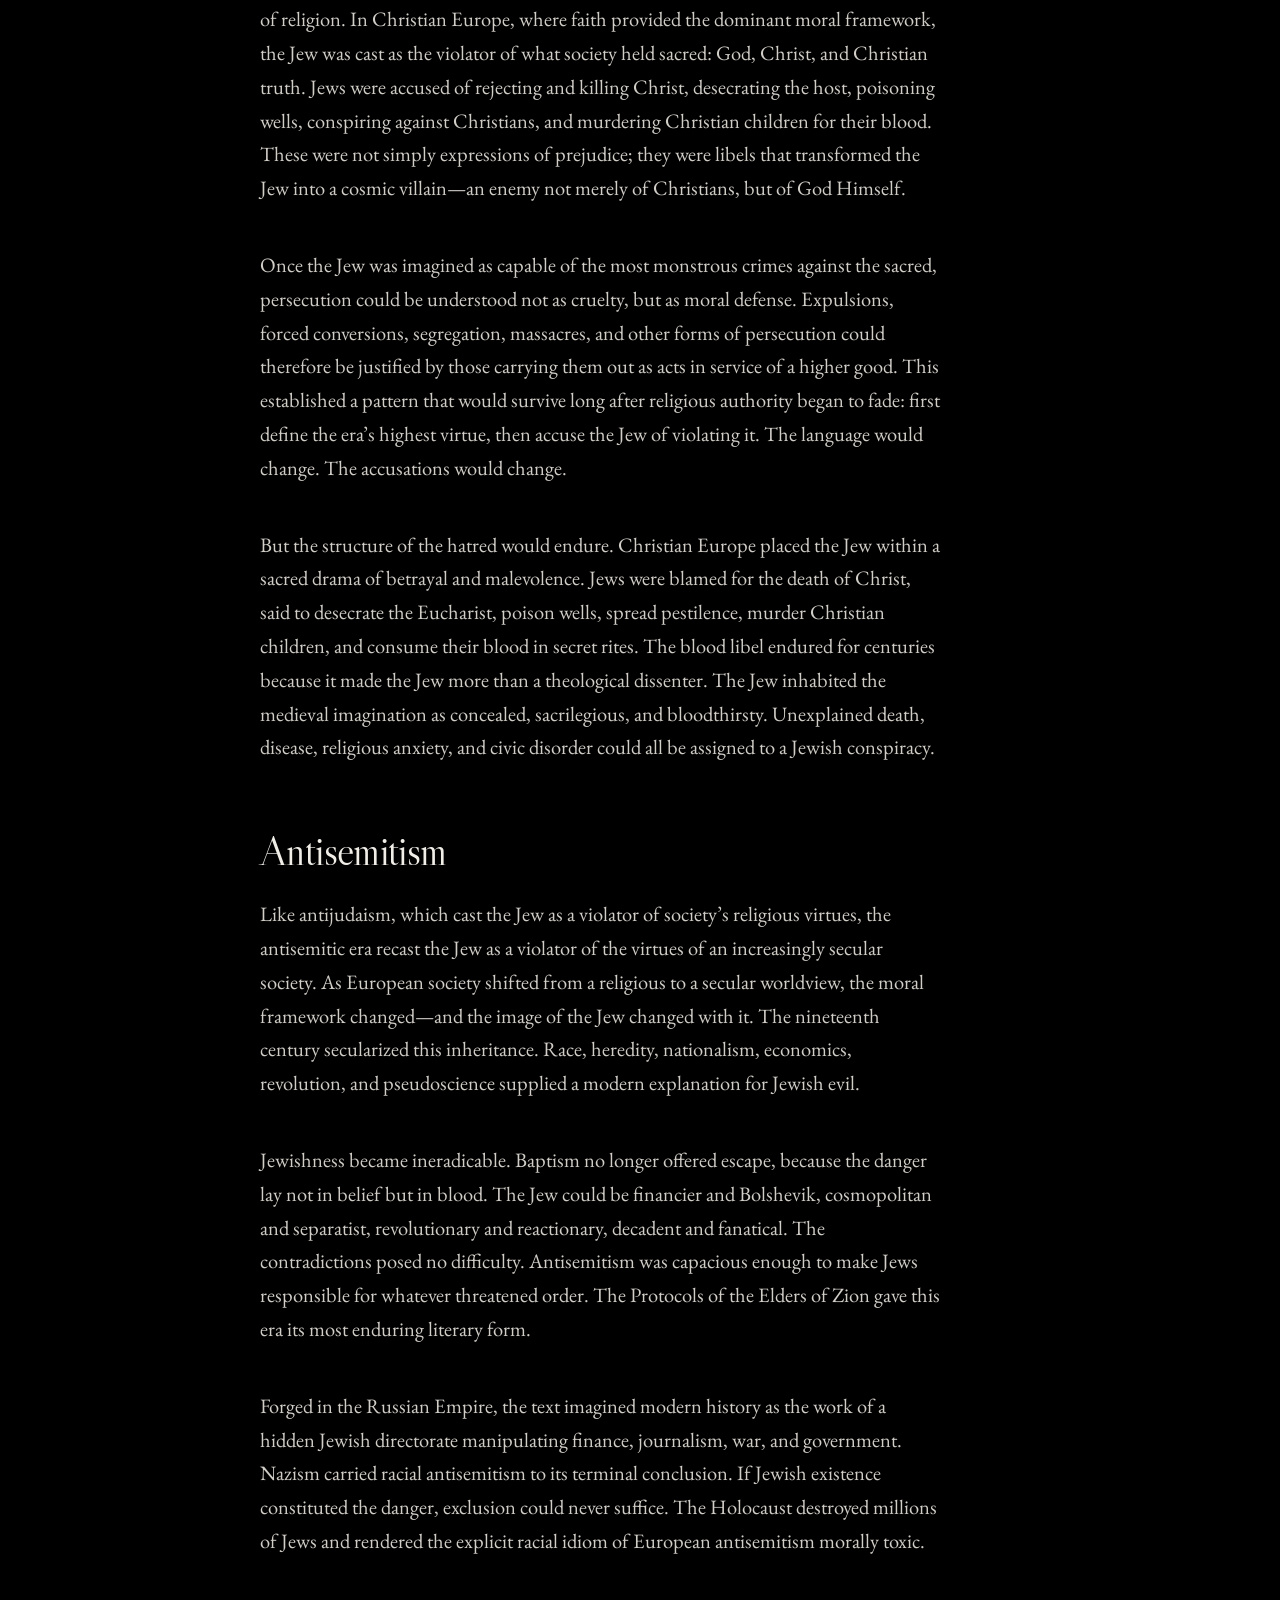
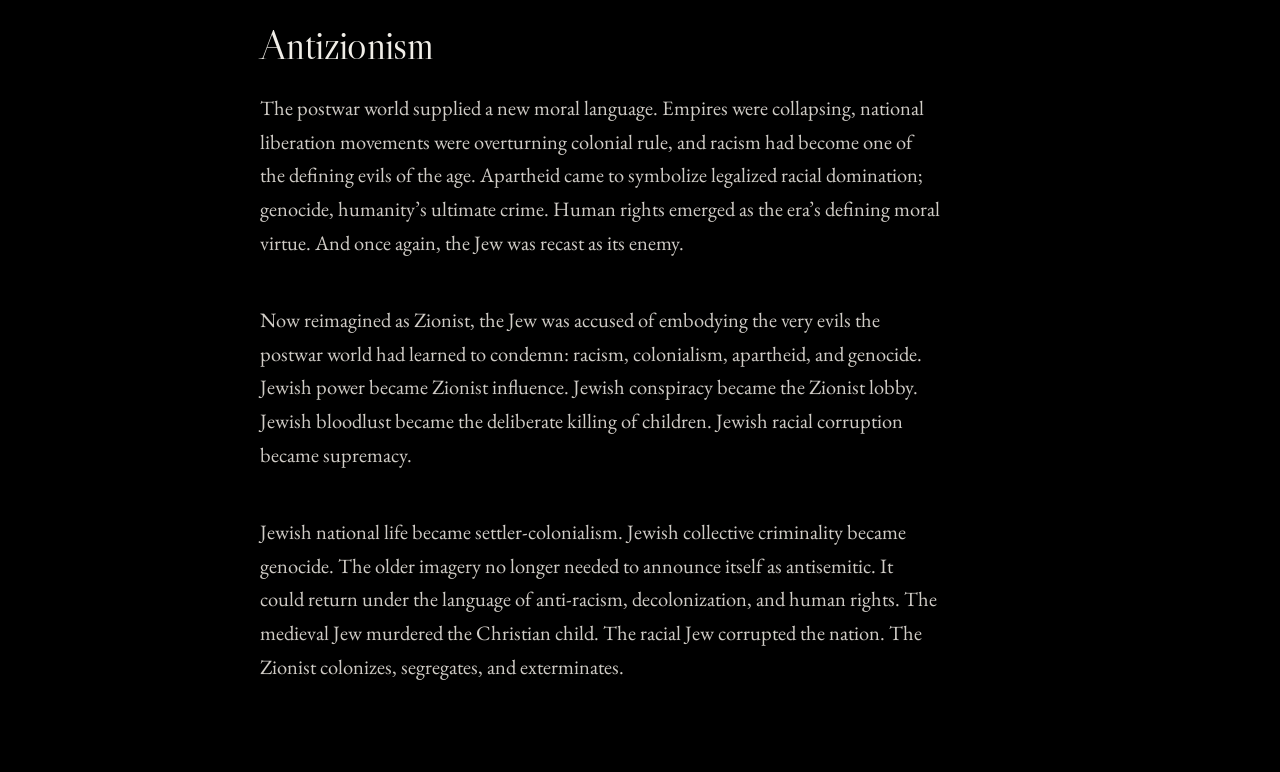
==== commit ac3ea1c7: "Simplify music control, move framework above first era, and slow room arrivals" ====
--- a/index.html
+++ b/index.html
@@ -48,10 +48,10 @@
 .home-page .exhibition-announcement{display:none !important;}
 </style>
 <link href="final.css" rel="stylesheet"/>
-<link rel="stylesheet" href="room-entry.css?v=20260928-art-motion"/>
-<script src="room-entry.js?v=20260928-art-motion"></script>
+<link rel="stylesheet" href="room-entry.css?v=20260929-entry-polish"/>
+<script src="room-entry.js?v=20260929-entry-polish"></script>
 <link rel="stylesheet" href="https://fonts.googleapis.com/css2?family=EB+Garamond:wght@400;500&family=Noto+Serif+Hebrew:wght@400;500&display=swap"/>
-<script src="gallery-audio.js?v=20260924-languages-music"></script>
+<script src="gallery-audio.js?v=20260929-entry-polish"></script>
 <link rel="stylesheet" href="gallery-finish.css?v=20260929-equal-width"/>
 </head>
 <body class="new-page home-page gallery-design">
@@ -120,6 +120,10 @@
 <h2 data-en="The Three Eras of Jew-Hatred" data-he="שלוש תקופות של שנאת יהודים" data-ru="Три эпохи ненависти к евреям">The Three Eras of Jew-Hatred</h2>
 <div class="three-eras-intro">
 <p data-en="Jew-hatred has occupied three eras. In the Christian world, the Jew was condemned as the enemy of God. In the age of race, he became the biological enemy of society. In the modern world, the object of condemnation is the Zionist who encapsulates colonialism, apartheid, genocide. These are the three eras of antijudaism, antisemitism, and antizionism: theological, racial, and human rights-coded expressions of an enduring hatred of Jews." data-he="שנאת יהודים עברה שלוש תקופות. בעולם הנוצרי היהודי גונה כאויב האל. בעידן הגזע הוא נעשה לאויב הביולוגי של החברה. בעולם המודרני מושא הגינוי הוא הציוני, המגלם קולוניאליזם, אפרטהייד ורצח עם. אלה שלוש התקופות של אנטי־יהדות, אנטישמיות ואנטי־ציונות: ביטויים תיאולוגיים, גזעיים ומקודדי־זכויות־אדם של שנאה מתמשכת ליהודים." data-ru="Ненависть к евреям прошла через три эпохи. В христианском мире еврей осуждался как враг Бога. В эпоху расы он стал биологическим врагом общества. В современном мире объектом осуждения становится сионист, воплощающий колониализм, апартеид и геноцид. Это три эпохи антииудаизма, антисемитизма и антисионизма: теологические, расовые и закодированные в языке прав человека выражения устойчивой ненависти к евреям.">Jew-hatred has occupied three eras. In the Christian world, the Jew was condemned as the enemy of God. In the age of race, he became the biological enemy of society. In the modern world, the object of condemnation is the Zionist who encapsulates colonialism, apartheid, genocide. These are the three eras of antijudaism, antisemitism, and antizionism: theological, racial, and human rights-coded expressions of an enduring hatred of Jews.</p></div>
+<figure class="home-framework" aria-label="Jew-hatred conceptual framework">
+<div class="home-framework-art"><img src="jew-hatred-conceptual-framework.png" width="1122" height="1402" loading="lazy" decoding="async" alt="Lekht’s conceptual framework: antijudaism portrays Jews as violating religion; antisemitism portrays Jews as violating racial purity; antizionism portrays Israel as violating human rights."/></div>
+<figcaption data-en="Framework: Lekht, 2017." data-he="מסגרת מושגית: לכט, 2017." data-ru="Концептуальная схема: Лехт, 2017.">Framework: Lekht, 2017.</figcaption>
+</figure>
 <div class="era-source-section">
 <h3 data-en="Antijudaism" data-he="אנטי־יהדות" data-ru="Антииудаизм">Antijudaism</h3>
 <p data-en="Christian Europe placed the Jew within a sacred drama of betrayal and malevolence. Jews were blamed for the death of Christ, said to desecrate the Eucharist, poison wells, spread pestilence, murder Christian children, and consume their blood in secret rites. The blood libel endured for centuries because it made the Jew more than a theological dissenter. The Jew inhabited the medieval imagination as concealed, sacrilegious, and bloodthirsty. Unexplained death, disease, religious anxiety, and civic disorder could all be assigned to a Jewish conspiracy." data-he="אירופה הנוצרית הציבה את היהודי בתוך דרמה מקודשת של בגידה ורשעות. יהודים הואשמו במותו של ישו, בחילול לחם הקודש, בהרעלת בארות, בהפצת מגפות, ברצח ילדים נוצרים ובצריכת דמם בטקסים חשאיים. עלילת הדם שרדה מאות שנים מפני שהפכה את היהודי ליותר מחולק תיאולוגי. בדמיון ימי־הביניים היהודי הופיע כנסתר, מחלל קודש וצמא דם. מוות בלתי מוסבר, מחלה, חרדה דתית ואי־סדר אזרחי יכלו כולם להיות מיוחסים לקנוניה יהודית." data-ru="Христианская Европа поместила еврея в священную драму предательства и злонамеренности. Евреев обвиняли в смерти Христа, в осквернении Евхаристии, отравлении колодцев, распространении мора, убийстве христианских детей и употреблении их крови в тайных обрядах. Кровавый навет сохранялся веками, потому что делал еврея чем-то большим, чем богословским инакомыслящим. В средневековом воображении еврей был скрытным, святотатственным и кровожадным. Необъяснимая смерть, болезнь, религиозная тревога и гражданский беспорядок могли быть приписаны еврейскому заговору.">Christian Europe placed the Jew within a sacred drama of betrayal and malevolence. Jews were blamed for the death of Christ, said to desecrate the Eucharist, poison wells, spread pestilence, murder Christian children, and consume their blood in secret rites. The blood libel endured for centuries because it made the Jew more than a theological dissenter. The Jew inhabited the medieval imagination as concealed, sacrilegious, and bloodthirsty. Unexplained death, disease, religious anxiety, and civic disorder could all be assigned to a Jewish conspiracy.</p>
@@ -131,12 +135,9 @@
 <h3 data-en="Antizionism" data-he="אנטי־ציונות" data-ru="Антисионизм">Antizionism</h3>
 <p data-en="The postwar world supplied another language. The empire was collapsing. National liberation movements were overturning colonial rule. Racism had become one of the defining evils of the postwar order. Apartheid stood for legalized racial domination. Genocide named humanity's ultimate crime. Within this, the Jew was recast as the Zionist. Jewish power became Zionist influence. Jewish conspiracy became the Zionist lobby. Jewish bloodlust became the deliberate killing of children. Jewish racial corruption became supremacy. Jewish national life became settler-colonialism. Jewish collective criminality became genocide. The older imagery no longer needed to announce itself as antisemitic. It could return under the language of anti-racism, decolonization, and human rights. The medieval Jew murdered the Christian child. The racial Jew corrupted the nation. The Zionist colonizes, segregates, and exterminates." data-he="העולם שלאחר המלחמה סיפק שפה אחרת. האימפריות קרסו. תנועות שחרור לאומיות הפילו שלטון קולוניאלי. הגזענות נעשתה לאחת הרעות המגדירות של הסדר שלאחר המלחמה. אפרטהייד סימל שליטה גזעית המעוגנת בחוק. רצח עם נתן שם לפשע העליון של האנושות. בתוך המסגרת הזאת עוצב היהודי מחדש כציוני. כוח יהודי נעשה להשפעה ציונית. קנוניה יהודית נעשתה ללובי הציוני. צמא דם יהודי נעשה להרג מכוון של ילדים. שחיתות גזעית יהודית נעשתה לעליונות. חיים לאומיים יהודיים נעשו לקולוניאליזם התיישבותי. עבריינות קולקטיבית יהודית נעשתה לרצח עם. הדימויים הישנים כבר לא נזקקו להכריז על עצמם כאנטישמיים. הם יכלו לשוב בשפת האנטי־גזענות, הדה־קולוניזציה וזכויות האדם. היהודי של ימי הביניים רצח את הילד הנוצרי. היהודי הגזעי השחית את האומה. הציוני מתיישב כקולוניאליסט, מפריד ומשמיד." data-ru="Послевоенный мир предложил иной язык. Империи рушились. Движения национального освобождения свергали колониальное господство. Расизм стал одним из определяющих зол послевоенного порядка. Апартеид означал узаконенное расовое господство. Геноцид назвал высшее преступление против человечества. В этой системе еврей был переосмыслен как сионист. Еврейская власть стала «сионистским влиянием». Еврейский заговор — «сионистским лобби». Еврейская кровожадность — преднамеренным убийством детей. Еврейская расовая порочность — превосходством. Еврейская национальная жизнь — поселенческим колониализмом. Еврейская коллективная преступность — геноцидом. Старым образам больше не требовалось объявлять себя антисемитскими. Они могли вернуться на языке антирасизма, деколонизации и прав человека. Средневековый еврей убивал христианского ребёнка. Расовый еврей разлагал нацию. Сионист колонизирует, сегрегирует и уничтожает.">The postwar world supplied another language. The empire was collapsing. National liberation movements were overturning colonial rule. Racism had become one of the defining evils of the postwar order. Apartheid stood for legalized racial domination. Genocide named humanity's ultimate crime. Within this, the Jew was recast as the Zionist. Jewish power became Zionist influence. Jewish conspiracy became the Zionist lobby. Jewish bloodlust became the deliberate killing of children. Jewish racial corruption became supremacy. Jewish national life became settler-colonialism. Jewish collective criminality became genocide. The older imagery no longer needed to announce itself as antisemitic. It could return under the language of anti-racism, decolonization, and human rights. The medieval Jew murdered the Christian child. The racial Jew corrupted the nation. The Zionist colonizes, segregates, and exterminates.</p></div>
 </section>
-<figure class="home-framework" aria-label="Jew-hatred conceptual framework">
-<div class="home-framework-art"><img src="jew-hatred-conceptual-framework.png" width="1122" height="1402" loading="lazy" decoding="async" alt="Lekht’s conceptual framework: antijudaism portrays Jews as violating religion; antisemitism portrays Jews as violating racial purity; antizionism portrays Israel as violating human rights."/></div>
-<figcaption data-en="Framework: Lekht, 2017." data-he="מסגרת מושגית: לכט, 2017." data-ru="Концептуальная схема: Лехт, 2017.">Framework: Lekht, 2017.</figcaption>
-</figure>
+
 </main>
 <script src="site.js?v=20260924-languages-music"></script>
-<script src="final.js?v=20260929-public"></script>
+<script src="final.js?v=20260929-entry-polish"></script>
 </body>
 </html>
--- a/room-entry.css
+++ b/room-entry.css
@@ -1,11 +1,11 @@
 /* Quiet navigation; room art is the only transition graphic. */
-html.room-arriving {background:#000}
+html.room-arriving {background:#000}
 html.room-arriving body {visibility:hidden}
 .room-transition {position:fixed;inset:0;z-index:2147483000;overflow:hidden;pointer-events:none}
 .room-departure {pointer-events:auto}
 .room-flight-art {position:absolute;overflow:hidden;transform-origin:center;will-change:transform,opacity}
-.room-flight-art img {display:block;width:100%;height:100%;object-fit:contain;object-position:center;max-width:none;transform-origin:center}
-.room-arrival {display:grid;place-items:center;background:#000;color:#f1eee8;padding:24px}
+.room-flight-art img {display:block;width:100%;height:100%;object-fit:contain;object-position:center;max-width:none;transform-origin:center}
+.room-arrival {display:grid;place-items:center;background:#000;color:#f1eee8;padding:24px}
 .room-arrival-title {font-family:'Libre Caslon Display',Georgia,serif;font-size:clamp(2.6rem,7vw,5.5rem);line-height:1.05;text-align:center;opacity:0}
 html body.gallery-design h1[tabindex="-1"]:focus {outline:none!important}
 html body.gallery-design #main-content .era-card {padding-bottom:0!important}
@@ -64,3 +64,8 @@
   html body.gallery-design #main-content.home-main {padding-top:160px!important}
   html body.gallery-design #gallery .hero-section {padding-top:175px!important}
 }
+
+/* Compact music and language controls, with an accessible icon-only audio button. */
+html body.gallery-design .controls-nav {column-gap:9px!important}
+html body.gallery-design .controls-nav .nav-box {gap:6px!important}
+html body.gallery-design .controls-nav #audio-btn {font-size:20px!important;min-width:28px!important;justify-content:center;padding:0 3px!important}
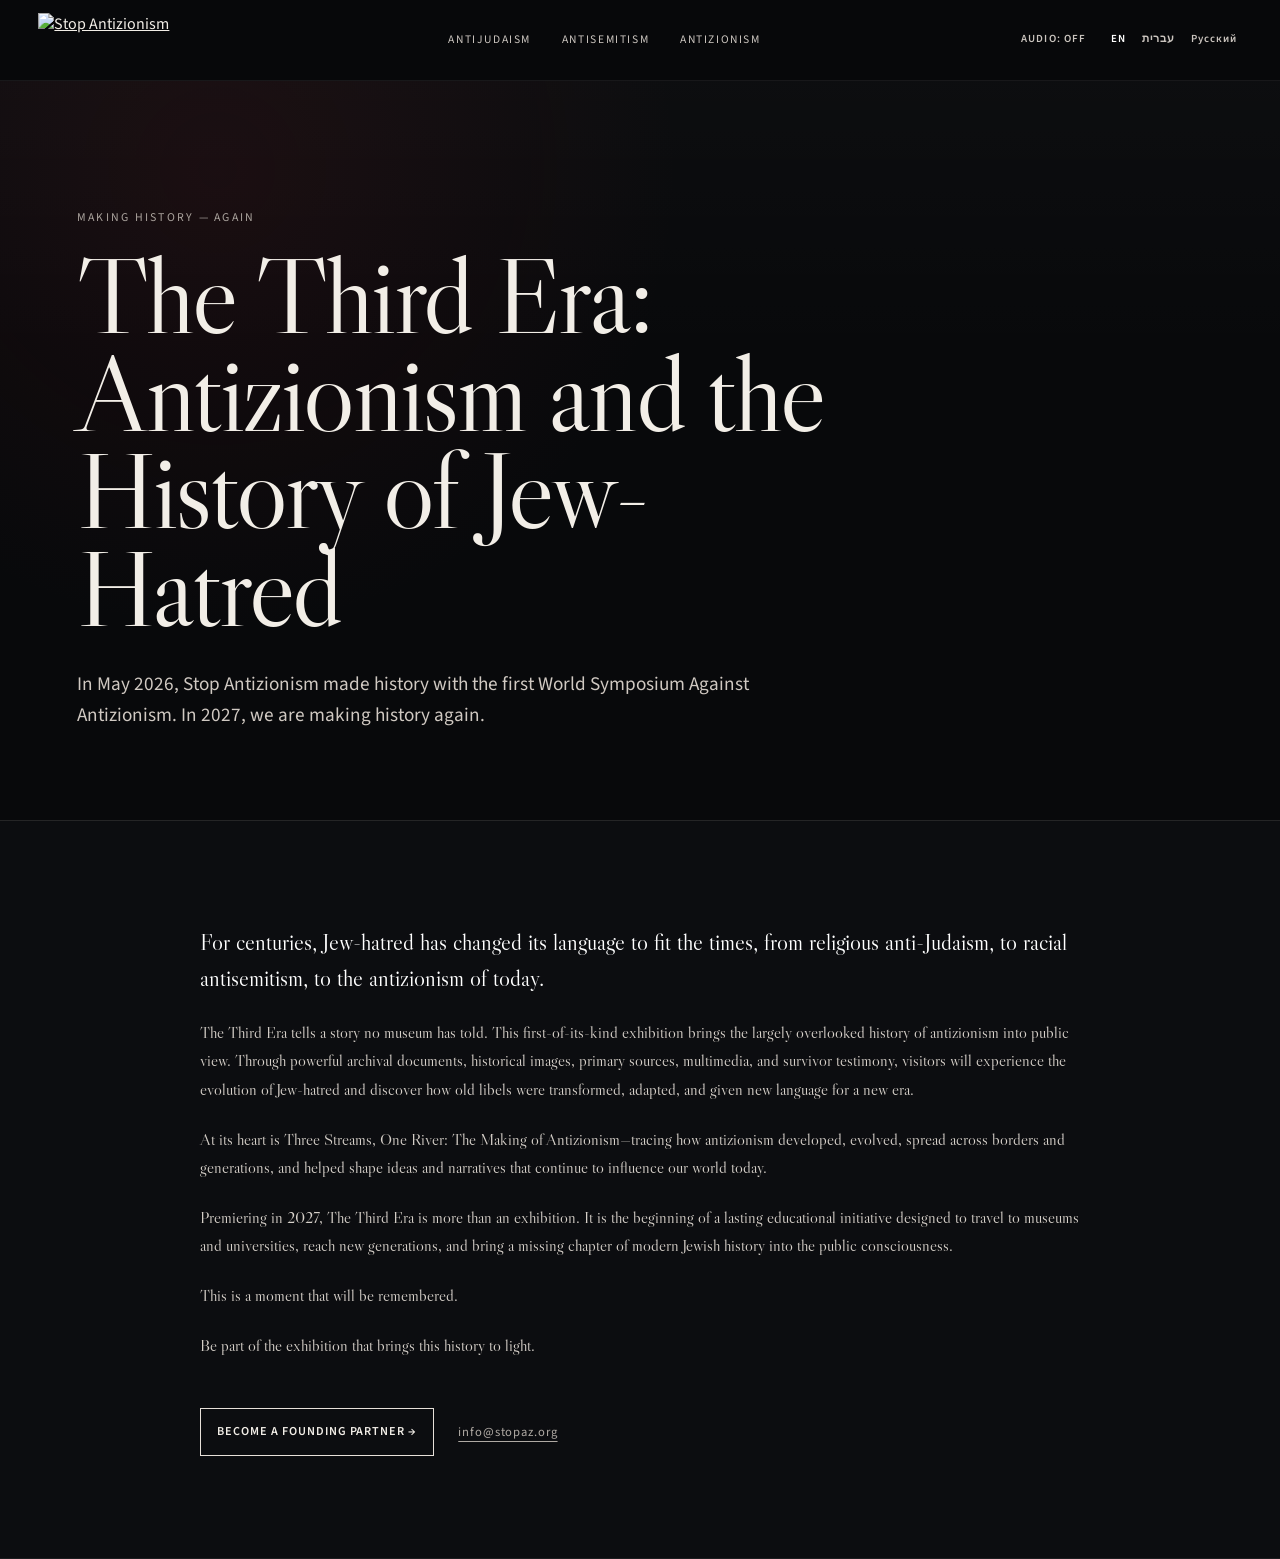
==== commit 76273563: "Add files via upload" ====
--- a/index.html
+++ b/index.html
@@ -1,143 +1 @@
-<!DOCTYPE html>
-
-<html dir="ltr" lang="en">
-<head>
-<meta charset="utf-8"/>
-<meta content="width=device-width,initial-scale=1,viewport-fit=cover" name="viewport"/>
-<meta content="dark" name="color-scheme"/>
-<title>Jew-Hatred | Stop Antizionism</title>
-<!-- STOPAZ SEO START -->
-<meta name="description" content="An educational digital exhibition tracing three historical eras of Jew-hatred: antijudaism, antisemitism, and modern antizionism."/>
-<meta name="robots" content="index,follow,max-image-preview:large"/>
-<meta name="theme-color" content="#000000"/>
-<link rel="canonical" href="https://kilejones-alt.github.io/Exhibit-Full/"/>
-<meta property="og:type" content="website"/>
-<meta property="og:site_name" content="Stop Antizionism"/>
-<meta property="og:title" content="Jew-Hatred | Stop Antizionism"/>
-<meta property="og:description" content="An educational digital exhibition tracing three historical eras of Jew-hatred: antijudaism, antisemitism, and modern antizionism."/>
-<meta property="og:url" content="https://kilejones-alt.github.io/Exhibit-Full/"/>
-<meta property="og:image" content="https://kilejones-alt.github.io/Exhibit-Full/door-antizionism-babies.jpg"/>
-<meta property="og:image:alt" content="Stop Antizionism — Three Eras of Jew-Hatred exhibition"/>
-<meta property="og:locale" content="en_US"/>
-<meta name="twitter:card" content="summary_large_image"/>
-<meta name="twitter:title" content="Jew-Hatred | Stop Antizionism"/>
-<meta name="twitter:description" content="An educational digital exhibition tracing three historical eras of Jew-hatred: antijudaism, antisemitism, and modern antizionism."/>
-<meta name="twitter:image" content="https://kilejones-alt.github.io/Exhibit-Full/door-antizionism-babies.jpg"/>
-<!-- STOPAZ SEO END -->
-<link href="https://fonts.googleapis.com" rel="preconnect"/><link crossorigin="" href="https://fonts.gstatic.com" rel="preconnect"/><link href="https://fonts.googleapis.com/css2?family=Libre+Caslon+Display&amp;family=EB+Garamond:wght@400;500&amp;family=Cormorant+Garamond:wght@400;500;600&amp;family=Source+Sans+3:opsz,wght@8..60,300;8..60,400;8..60,500;8..60,600&amp;display=swap" rel="stylesheet"/><link href="site.css" rel="stylesheet"/>
-
-<style>
-/* Door artwork: show the complete selected work. No cropping on the three front doors. */
-.home-page .era-image-wrap{
-  background:#141417;
-}
-.home-page .era-image{
-  object-fit:contain !important;
-  object-position:center center !important;
-  transform-origin:center center;
-}
-/* Keep every pixel of the selected door art visible. The door card may move; the artwork itself never scales/crops. */
-.home-page .era-image,
-.home-page .era-card:hover .era-image,
-.home-page .era-card:focus-visible .era-image{
-  transform:none !important;
-  object-fit:contain !important;
-  object-position:50% 50% !important;
-}
-/* No additional homepage prose below the doors. */
-.home-page .exhibition-announcement{display:none !important;}
-</style>
-<link href="final.css" rel="stylesheet"/>
-<link rel="stylesheet" href="room-entry.css?v=20260929-entry-polish"/>
-<script src="room-entry.js?v=20260929-entry-polish"></script>
-<link rel="stylesheet" href="https://fonts.googleapis.com/css2?family=EB+Garamond:wght@400;500&family=Noto+Serif+Hebrew:wght@400;500&display=swap"/>
-<script src="gallery-audio.js?v=20260929-entry-polish"></script>
-<link rel="stylesheet" href="gallery-finish.css?v=20260929-equal-width"/>
-</head>
-<body class="new-page home-page gallery-design">
-<a class="skip-link" href="#main-content" data-en="Skip to main content" data-he="דילוג לתוכן הראשי" data-ru="Перейти к основному содержанию">Skip to main content</a>
-<div aria-hidden="true" id="ambient-light"></div>
-<audio id="bg-audio" loop preload="metadata" src="lacrymosa-piano.mp3"></audio>
-<a aria-label="Stop Antizionism home" data-aria-en="Stop Antizionism home" data-aria-he="דף הבית של Stop Antizionism" data-aria-ru="Главная Stop Antizionism" class="site-brand-link" href="index.html">
-<img alt="Stop Antizionism" class="site-brand" decoding="async" fetchpriority="auto" height="292" loading="eager" src="stop-antizionism-logo.webp" width="2048"/>
-</a>
-<nav aria-label="Page controls" data-aria-en="Page controls" data-aria-he="פקדי עמוד" data-aria-ru="Элементы управления страницей" class="controls-nav">
-<div class="nav-box"><button aria-pressed="false" class="audio-btn" id="audio-btn" type="button">AUDIO: OFF</button></div>
-<div class="nav-box">
-<button class="lang-btn active" aria-label="Switch language to English" data-aria-en="Switch language to English" data-aria-he="החלפת השפה לאנגלית" data-aria-ru="Переключить язык на английский" id="btn-en" type="button">EN</button><span class="nav-separator">|</span>
-<button class="lang-btn" aria-label="Switch language to Hebrew" data-aria-en="Switch language to Hebrew" data-aria-he="החלפת השפה לעברית" data-aria-ru="Переключить язык на иврит" id="btn-he" type="button">עברית</button><span class="nav-separator">|</span>
-<button class="lang-btn" aria-label="Switch language to Russian" data-aria-en="Switch language to Russian" data-aria-he="החלפת השפה לרוסית" data-aria-ru="Переключить язык на русский" id="btn-ru" type="button">Русский</button>
-</div>
-</nav>
-<main class="home-main" id="main-content" tabindex="-1">
-<header class="home-intro">
-<h1 class="home-title" data-en="Jew-Hatred" data-he="שנאת יהודים" data-ru="Ненависть к евреям">Jew-Hatred</h1>
-<svg aria-hidden="true" class="desktop-connector" preserveaspectratio="none" viewbox="0 0 1000 110">
-<path d="M500 0V38M500 38H166.667M500 38H833.333M166.667 38V110M500 38V110M833.333 38V110"></path>
-<circle cx="166.667" cy="110" r="3"></circle>
-<circle cx="500" cy="110" r="3"></circle>
-<circle cx="833.333" cy="110" r="3"></circle>
-</svg>
-</header>
-<section id="rooms" aria-label="Three eras of Jew-hatred" class="era-grid">
-<a aria-label="Open Antijudaism gallery" class="era-card historical-threshold" data-aria-en="Open Antijudaism gallery" data-aria-he="פתיחת גלריית אנטי-יהדות" data-aria-ru="Открыть галерею: Антииудаизм" href="antijudaism.html?v=20260928-reviewed" style="--door-image:url('door-antijudaism-crucifixion.jpg')">
-<span aria-hidden="true" class="mobile-node"></span>
-<div class="door-rotator">
-<div class="door-face door-front">
-<div class="era-inner">
-<div class="era-head"><h2 class="era-title" data-en="Antijudaism" data-he="אנטי-יהדות" data-ru="Антииудаизм">Antijudaism</h2></div>
-<div class="era-image-wrap"><picture class="responsive-art-picture"><img alt="Crucifixion detail from a historical mural" class="era-image door-source-image quality-standard" data-native-height="1407" data-native-width="1600" decoding="async" height="1407" loading="eager" src="door-antijudaism-crucifixion.jpg" width="1600"/></picture></div>
-</div>
-<span class="room-pill"><span data-en="Enter room I" data-he="כניסה לחדר I" data-ru="Войти в зал I">Enter room I</span><span aria-hidden="true">↗</span></span>
-</div>
-</div>
-</a>
-<a aria-label="Open Antisemitism gallery" class="era-card historical-threshold" data-aria-en="Open Antisemitism gallery" data-aria-he="פתיחת גלריית אנטישמיות" data-aria-ru="Открыть галерею: Антисемитизм" href="antisemitism.html?v=20260928-reviewed" style="--door-image:url('door-antisemitism-spider.jpg')">
-<span aria-hidden="true" class="mobile-node"></span>
-<div class="door-rotator">
-<div class="door-face door-front">
-<div class="era-inner">
-<div class="era-head"><h2 class="era-title" data-en="Antisemitism" data-he="אנטישמיות" data-ru="Антисемитизм">Antisemitism</h2></div>
-<div class="era-image-wrap"><picture class="responsive-art-picture"><img alt="Historical antisemitic illustration of a woman and a spider web" class="era-image door-source-image quality-standard" data-native-height="605" data-native-width="621" decoding="async" height="605" loading="eager" src="door-antisemitism-spider.jpg" width="621"/></picture></div>
-</div>
-<span class="room-pill"><span data-en="Enter room II" data-he="כניסה לחדר II" data-ru="Войти в зал II">Enter room II</span><span aria-hidden="true">↗</span></span>
-</div>
-</div>
-</a>
-<a aria-label="Open Antizionism gallery" class="era-card antizionism historical-threshold" data-aria-en="Open Antizionism gallery" data-aria-he="פתיחת גלריית אנטי-ציונות" data-aria-ru="Открыть галерею: Антисионизм" href="exhibition.html?v=20260928-reviewed" style="--door-image:url('door-antizionism-babies.jpg')">
-<span aria-hidden="true" class="mobile-node"></span>
-<div class="door-rotator">
-<div class="door-face door-front">
-<div class="era-inner">
-<div class="era-head"><h2 class="era-title" data-en="Antizionism" data-he="אנטי-ציונות" data-ru="Антисионизм">Antizionism</h2></div>
-<div class="era-image-wrap"><picture class="responsive-art-picture"><img alt="Historical propaganda illustration of two swaddled babies" class="era-image door-source-image quality-standard" data-native-height="760" data-native-width="1046" decoding="async" height="760" loading="eager" src="door-antizionism-babies.jpg" width="1046"/></picture></div>
-</div>
-<span class="room-pill"><span data-en="Enter room III" data-he="כניסה לחדר III" data-ru="Войти в зал III">Enter room III</span><span aria-hidden="true">↗</span></span>
-</div>
-</div>
-</a>
-</section><section aria-label="The Three Eras of Jew-Hatred" class="home-source-context">
-<h2 data-en="The Three Eras of Jew-Hatred" data-he="שלוש תקופות של שנאת יהודים" data-ru="Три эпохи ненависти к евреям">The Three Eras of Jew-Hatred</h2>
-<div class="three-eras-intro">
-<p data-en="Jew-hatred has occupied three eras. In the Christian world, the Jew was condemned as the enemy of God. In the age of race, he became the biological enemy of society. In the modern world, the object of condemnation is the Zionist who encapsulates colonialism, apartheid, genocide. These are the three eras of antijudaism, antisemitism, and antizionism: theological, racial, and human rights-coded expressions of an enduring hatred of Jews." data-he="שנאת יהודים עברה שלוש תקופות. בעולם הנוצרי היהודי גונה כאויב האל. בעידן הגזע הוא נעשה לאויב הביולוגי של החברה. בעולם המודרני מושא הגינוי הוא הציוני, המגלם קולוניאליזם, אפרטהייד ורצח עם. אלה שלוש התקופות של אנטי־יהדות, אנטישמיות ואנטי־ציונות: ביטויים תיאולוגיים, גזעיים ומקודדי־זכויות־אדם של שנאה מתמשכת ליהודים." data-ru="Ненависть к евреям прошла через три эпохи. В христианском мире еврей осуждался как враг Бога. В эпоху расы он стал биологическим врагом общества. В современном мире объектом осуждения становится сионист, воплощающий колониализм, апартеид и геноцид. Это три эпохи антииудаизма, антисемитизма и антисионизма: теологические, расовые и закодированные в языке прав человека выражения устойчивой ненависти к евреям.">Jew-hatred has occupied three eras. In the Christian world, the Jew was condemned as the enemy of God. In the age of race, he became the biological enemy of society. In the modern world, the object of condemnation is the Zionist who encapsulates colonialism, apartheid, genocide. These are the three eras of antijudaism, antisemitism, and antizionism: theological, racial, and human rights-coded expressions of an enduring hatred of Jews.</p></div>
-<figure class="home-framework" aria-label="Jew-hatred conceptual framework">
-<div class="home-framework-art"><img src="jew-hatred-conceptual-framework.png" width="1122" height="1402" loading="lazy" decoding="async" alt="Lekht’s conceptual framework: antijudaism portrays Jews as violating religion; antisemitism portrays Jews as violating racial purity; antizionism portrays Israel as violating human rights."/></div>
-<figcaption data-en="Framework: Lekht, 2017." data-he="מסגרת מושגית: לכט, 2017." data-ru="Концептуальная схема: Лехт, 2017.">Framework: Lekht, 2017.</figcaption>
-</figure>
-<div class="era-source-section">
-<h3 data-en="Antijudaism" data-he="אנטי־יהדות" data-ru="Антииудаизм">Antijudaism</h3>
-<p data-en="Christian Europe placed the Jew within a sacred drama of betrayal and malevolence. Jews were blamed for the death of Christ, said to desecrate the Eucharist, poison wells, spread pestilence, murder Christian children, and consume their blood in secret rites. The blood libel endured for centuries because it made the Jew more than a theological dissenter. The Jew inhabited the medieval imagination as concealed, sacrilegious, and bloodthirsty. Unexplained death, disease, religious anxiety, and civic disorder could all be assigned to a Jewish conspiracy." data-he="אירופה הנוצרית הציבה את היהודי בתוך דרמה מקודשת של בגידה ורשעות. יהודים הואשמו במותו של ישו, בחילול לחם הקודש, בהרעלת בארות, בהפצת מגפות, ברצח ילדים נוצרים ובצריכת דמם בטקסים חשאיים. עלילת הדם שרדה מאות שנים מפני שהפכה את היהודי ליותר מחולק תיאולוגי. בדמיון ימי־הביניים היהודי הופיע כנסתר, מחלל קודש וצמא דם. מוות בלתי מוסבר, מחלה, חרדה דתית ואי־סדר אזרחי יכלו כולם להיות מיוחסים לקנוניה יהודית." data-ru="Христианская Европа поместила еврея в священную драму предательства и злонамеренности. Евреев обвиняли в смерти Христа, в осквернении Евхаристии, отравлении колодцев, распространении мора, убийстве христианских детей и употреблении их крови в тайных обрядах. Кровавый навет сохранялся веками, потому что делал еврея чем-то большим, чем богословским инакомыслящим. В средневековом воображении еврей был скрытным, святотатственным и кровожадным. Необъяснимая смерть, болезнь, религиозная тревога и гражданский беспорядок могли быть приписаны еврейскому заговору.">Christian Europe placed the Jew within a sacred drama of betrayal and malevolence. Jews were blamed for the death of Christ, said to desecrate the Eucharist, poison wells, spread pestilence, murder Christian children, and consume their blood in secret rites. The blood libel endured for centuries because it made the Jew more than a theological dissenter. The Jew inhabited the medieval imagination as concealed, sacrilegious, and bloodthirsty. Unexplained death, disease, religious anxiety, and civic disorder could all be assigned to a Jewish conspiracy.</p>
-</div>
-<div class="era-source-section">
-<h3 data-en="Antisemitism" data-he="אנטישמיות" data-ru="Антисемитизм">Antisemitism</h3>
-<p data-en="The nineteenth century secularized this inheritance. Race, heredity, nationalism, economics, revolution, and pseudoscience supplied a modern explanation for Jewish evil. Jewishness became ineradicable. Baptism no longer offered escape, because the danger lay not in belief but in blood. The Jew could be financier and Bolshevik, cosmopolitan and separatist, revolutionary and reactionary, decadent and fanatical. The contradictions posed no difficulty. Antisemitism was capacious enough to make Jews responsible for whatever threatened order. The Protocols of the Elders of Zion gave this era its most enduring literary form. Forged in the Russian Empire, the text imagined modern history as the work of a hidden Jewish directorate manipulating finance, journalism, war, and government. Nazism carried racial antisemitism to its terminal conclusion. If Jewish existence constituted the danger, exclusion could never suffice. The Holocaust destroyed millions of Jews and rendered the explicit racial idiom of European antisemitism morally toxic." data-he="המאה התשע־עשרה חילנה את הירושה הזאת. גזע, תורשה, לאומיות, כלכלה, מהפכה ופסאודו־מדע סיפקו הסבר מודרני לרוע יהודי. היהודיות נעשתה לבלתי־מחיקה. הטבילה כבר לא הציעה מוצא, מפני שהסכנה נתפסה לא באמונה אלא בדם. היהודי יכול היה להיות מממן ובולשביק, קוסמופוליטי ובדלן, מהפכן וריאקציונר, דקדנט וקנאי. הסתירות לא היו מכשול. האנטישמיות הייתה רחבה דיה כדי להטיל על היהודים אחריות לכל מה שאיים על הסדר. הפרוטוקולים של זקני ציון העניקו לעידן הזה את צורתו הספרותית העמידה ביותר. הזיוף, שנוצר באימפריה הרוסית, תיאר את ההיסטוריה המודרנית כמעשה ידיה של הנהגה יהודית חשאית המפעילה מימון, עיתונות, מלחמה וממשלה. הנאציזם הביא את האנטישמיות הגזעית למסקנתה הסופית. אם עצם הקיום היהודי הוא הסכנה, הדרה לעולם לא תספיק. השואה השמידה מיליוני יהודים והפכה את השפה הגזעית המפורשת של האנטישמיות האירופית לרעילה מבחינה מוסרית." data-ru="XIX век секуляризировал это наследие. Раса, наследственность, национализм, экономика, революция и псевдонаука дали современное объяснение «еврейскому злу». Еврейство стало считаться неискоренимым. Крещение больше не давало выхода, потому что опасность усматривали не в вере, а в крови. Еврей мог быть финансистом и большевиком, космополитом и сепаратистом, революционером и реакционером, декадентом и фанатиком. Противоречия не мешали. Антисемитизм был достаточно вместителен, чтобы возлагать на евреев ответственность за всё, что угрожало порядку. «Протоколы сионских мудрецов» придали этой эпохе её наиболее живучую литературную форму. Подделка, созданная в Российской империи, представляла современную историю как дело тайной еврейской дирекции, управляющей финансами, журналистикой, войнами и правительствами. Нацизм довёл расовый антисемитизм до его предельного вывода. Если опасностью считалось само еврейское существование, исключения было недостаточно. Холокост уничтожил миллионы евреев и сделал откровенно расовый язык европейского антисемитизма морально токсичным.">The nineteenth century secularized this inheritance. Race, heredity, nationalism, economics, revolution, and pseudoscience supplied a modern explanation for Jewish evil. Jewishness became ineradicable. Baptism no longer offered escape, because the danger lay not in belief but in blood. The Jew could be financier and Bolshevik, cosmopolitan and separatist, revolutionary and reactionary, decadent and fanatical. The contradictions posed no difficulty. Antisemitism was capacious enough to make Jews responsible for whatever threatened order. The Protocols of the Elders of Zion gave this era its most enduring literary form. Forged in the Russian Empire, the text imagined modern history as the work of a hidden Jewish directorate manipulating finance, journalism, war, and government. Nazism carried racial antisemitism to its terminal conclusion. If Jewish existence constituted the danger, exclusion could never suffice. The Holocaust destroyed millions of Jews and rendered the explicit racial idiom of European antisemitism morally toxic.</p></div>
-<div class="era-source-section">
-<h3 data-en="Antizionism" data-he="אנטי־ציונות" data-ru="Антисионизм">Antizionism</h3>
-<p data-en="The postwar world supplied another language. The empire was collapsing. National liberation movements were overturning colonial rule. Racism had become one of the defining evils of the postwar order. Apartheid stood for legalized racial domination. Genocide named humanity's ultimate crime. Within this, the Jew was recast as the Zionist. Jewish power became Zionist influence. Jewish conspiracy became the Zionist lobby. Jewish bloodlust became the deliberate killing of children. Jewish racial corruption became supremacy. Jewish national life became settler-colonialism. Jewish collective criminality became genocide. The older imagery no longer needed to announce itself as antisemitic. It could return under the language of anti-racism, decolonization, and human rights. The medieval Jew murdered the Christian child. The racial Jew corrupted the nation. The Zionist colonizes, segregates, and exterminates." data-he="העולם שלאחר המלחמה סיפק שפה אחרת. האימפריות קרסו. תנועות שחרור לאומיות הפילו שלטון קולוניאלי. הגזענות נעשתה לאחת הרעות המגדירות של הסדר שלאחר המלחמה. אפרטהייד סימל שליטה גזעית המעוגנת בחוק. רצח עם נתן שם לפשע העליון של האנושות. בתוך המסגרת הזאת עוצב היהודי מחדש כציוני. כוח יהודי נעשה להשפעה ציונית. קנוניה יהודית נעשתה ללובי הציוני. צמא דם יהודי נעשה להרג מכוון של ילדים. שחיתות גזעית יהודית נעשתה לעליונות. חיים לאומיים יהודיים נעשו לקולוניאליזם התיישבותי. עבריינות קולקטיבית יהודית נעשתה לרצח עם. הדימויים הישנים כבר לא נזקקו להכריז על עצמם כאנטישמיים. הם יכלו לשוב בשפת האנטי־גזענות, הדה־קולוניזציה וזכויות האדם. היהודי של ימי הביניים רצח את הילד הנוצרי. היהודי הגזעי השחית את האומה. הציוני מתיישב כקולוניאליסט, מפריד ומשמיד." data-ru="Послевоенный мир предложил иной язык. Империи рушились. Движения национального освобождения свергали колониальное господство. Расизм стал одним из определяющих зол послевоенного порядка. Апартеид означал узаконенное расовое господство. Геноцид назвал высшее преступление против человечества. В этой системе еврей был переосмыслен как сионист. Еврейская власть стала «сионистским влиянием». Еврейский заговор — «сионистским лобби». Еврейская кровожадность — преднамеренным убийством детей. Еврейская расовая порочность — превосходством. Еврейская национальная жизнь — поселенческим колониализмом. Еврейская коллективная преступность — геноцидом. Старым образам больше не требовалось объявлять себя антисемитскими. Они могли вернуться на языке антирасизма, деколонизации и прав человека. Средневековый еврей убивал христианского ребёнка. Расовый еврей разлагал нацию. Сионист колонизирует, сегрегирует и уничтожает.">The postwar world supplied another language. The empire was collapsing. National liberation movements were overturning colonial rule. Racism had become one of the defining evils of the postwar order. Apartheid stood for legalized racial domination. Genocide named humanity's ultimate crime. Within this, the Jew was recast as the Zionist. Jewish power became Zionist influence. Jewish conspiracy became the Zionist lobby. Jewish bloodlust became the deliberate killing of children. Jewish racial corruption became supremacy. Jewish national life became settler-colonialism. Jewish collective criminality became genocide. The older imagery no longer needed to announce itself as antisemitic. It could return under the language of anti-racism, decolonization, and human rights. The medieval Jew murdered the Christian child. The racial Jew corrupted the nation. The Zionist colonizes, segregates, and exterminates.</p></div>
-</section>
-
-</main>
-<script src="site.js?v=20260924-languages-music"></script>
-<script src="final.js?v=20260929-entry-polish"></script>
-</body>
-</html>
+<!doctype html><html lang="en" dir="ltr"><head><meta charset="utf-8"><meta name="viewport" content="width=device-width,initial-scale=1,viewport-fit=cover"><meta name="color-scheme" content="dark"><title>The Third Era: Antizionism and the History of Jew-Hatred</title><meta name="description" content="In May 2026, Stop Antizionism made history with the first World Symposium Against Antizionism. In 2027, we are making history again."><meta name="theme-color" content="#08090b"><link rel="preconnect" href="https://fonts.googleapis.com"><link rel="preconnect" href="https://fonts.gstatic.com" crossorigin><link href="https://fonts.googleapis.com/css2?family=Libre+Caslon+Display&family=EB+Garamond:wght@400;500&family=Source+Sans+3:opsz,wght@8..60,300;8..60,400;8..60,500;8..60,600&display=swap" rel="stylesheet"><link rel="stylesheet" href="public-exhibition.css?v=20261006"></head><body data-page="home"><script src="public-exhibition.js?v=20261006"></script></body></html>
--- a/public-exhibition.css
+++ b/public-exhibition.css
@@ -0,0 +1 @@
+:root{--bg:#08090b;--panel:#0d0f12;--panel2:#111318;--text:#f2eee7;--muted:#b6b0aa;--line:rgba(242,238,231,.12);--line2:rgba(242,238,231,.07);--accent:#7a1f28;--serif:"Libre Caslon Display","EB Garamond",Georgia,serif;--sans:"Source Sans 3",Arial,sans-serif}*{box-sizing:border-box}html{background:var(--bg);scroll-behavior:smooth}body{margin:0;background:var(--bg);color:var(--text);font-family:var(--sans);-webkit-font-smoothing:antialiased}a{color:inherit}img{display:block;max-width:100%}.site-header{min-height:78px;display:grid;grid-template-columns:auto 1fr auto;align-items:center;gap:2rem;padding:.8rem clamp(1rem,3vw,3.6rem);border-bottom:1px solid var(--line2);background:rgba(8,9,11,.95);backdrop-filter:blur(16px);position:sticky;top:0;z-index:50}.brand{width:clamp(126px,12vw,178px)}.brand img{width:100%;height:54px;object-fit:contain;object-position:left center}.era-nav{display:flex;justify-content:center;gap:clamp(1rem,2.4vw,2.6rem)}.era-nav a{text-decoration:none;text-transform:uppercase;letter-spacing:.14em;font-size:.72rem;color:#cbc5bf}.era-nav a:hover,.era-nav a:focus-visible{color:#fff}.site-controls{display:flex;align-items:center;gap:1.05rem}.audio-toggle,.lang-controls button{border:0;background:none;color:#cbc5bf;font:600 .68rem/1 var(--sans);letter-spacing:.1em;padding:.42rem .26rem;cursor:pointer}.lang-controls{display:flex;gap:.45rem}.lang-controls button.active,.audio-toggle:hover,.lang-controls button:hover{color:#fff}.home-hero{min-height:68vh;display:flex;align-items:flex-end;padding:clamp(5rem,10vw,9rem) clamp(1.15rem,6vw,7rem) clamp(4rem,7vw,6rem);border-bottom:1px solid var(--line);position:relative;overflow:hidden}.home-hero:before{content:"";position:absolute;inset:0;background:radial-gradient(circle at 17% 12%,rgba(122,31,40,.14),transparent 37%),linear-gradient(180deg,rgba(255,255,255,.018),transparent 38%);pointer-events:none}.home-hero-copy{position:relative;max-width:1180px}.kicker{margin-bottom:1.25rem;text-transform:uppercase;letter-spacing:.19em;font-size:.74rem;color:#aaa39d}.home-hero h1,.era-hero h1,.section-inner h2{font-family:var(--serif);font-weight:400;letter-spacing:-.025em}.home-hero h1{max-width:12ch;margin:0;font-size:clamp(3.6rem,8.5vw,8.5rem);line-height:.9}.hero-line{max-width:760px;margin:2rem 0 0;color:#d0c9c2;font-size:clamp(1rem,1.5vw,1.22rem);line-height:1.6}.home-body,.era-intro,.streams,.libel-intro,.libel-section,.genealogy{padding:clamp(4.5rem,8vw,8rem) clamp(1rem,5vw,5.8rem);border-bottom:1px solid var(--line2)}.home-body{background:#0c0d10}.prose{max-width:880px;margin:0 auto}.prose p,.libel-copy p,.timeline-entry p,.section-lead,.genealogy-intro p{font-family:var(--serif);font-size:clamp(1.03rem,1.18vw,1.13rem);line-height:1.72;color:#d7d1ca;margin:0 0 1.35rem}.home-body .prose p:first-child,.era-intro .prose p:first-child{font-size:clamp(1.25rem,1.8vw,1.62rem);line-height:1.58;color:#fff}.home-actions{display:flex;flex-wrap:wrap;align-items:center;gap:1.1rem 1.5rem;margin-top:3rem}.cta{display:inline-flex;align-items:center;min-height:48px;padding:.72rem 1rem;border:1px solid #e7e0d9;text-decoration:none;text-transform:uppercase;letter-spacing:.08em;font-size:.76rem;font-weight:600}.cta:hover{background:#e7e0d9;color:#090a0c}.email{font-size:.79rem;letter-spacing:.07em;color:#afa9a3;text-underline-offset:5px}.era-hero{min-height:min(76vh,860px);position:relative;display:flex;align-items:flex-end;background:#000;border-bottom:1px solid var(--line);overflow:hidden}.era-hero.has-image img{position:absolute;inset:0;width:100%;height:100%;object-fit:contain;object-position:center;background:#000}.era-hero.no-image{min-height:34vh;background:linear-gradient(180deg,#0b0c0f,#08090b)}.era-hero-shade{position:absolute;inset:0;background:linear-gradient(180deg,transparent 35%,rgba(0,0,0,.76) 100%)}.era-hero.no-image .era-hero-shade{display:none}.era-hero-title{position:relative;z-index:2;padding:clamp(2.2rem,5vw,5rem) clamp(1rem,5vw,5.8rem);width:100%}.era-hero h1{margin:0;font-size:clamp(4rem,9vw,8.5rem);line-height:.88}.era-intro{background:#0d0f12}.section-inner{width:min(100%,1160px);margin:0 auto}.section-inner h2{font-size:clamp(2.7rem,5.3vw,5.2rem);line-height:.95;margin:0 0 1.8rem}.section-lead{max-width:900px;font-size:clamp(1.2rem,1.6vw,1.45rem);line-height:1.6;color:#f1ece6}.streams{background:#090a0c}.stream-grid{display:grid;grid-template-columns:repeat(3,minmax(0,1fr));gap:1px;background:var(--line);border:1px solid var(--line);margin-top:3rem}.stream-grid p{margin:0;padding:clamp(1.5rem,2.5vw,2.4rem);background:#0d0f12;font-family:var(--serif);font-size:1.04rem;line-height:1.65;color:#d8d2cb}.libel-intro{background:#111318}.libel-section{background:#0a0b0d}.libel-section:nth-of-type(even){background:#0d0f12}.libel-copy{max-width:900px}.artifact-grid{display:grid;grid-template-columns:repeat(4,minmax(0,1fr));gap:clamp(1rem,1.8vw,1.7rem);margin:3.5rem auto 0;width:min(100%,1160px)}.artifact{margin:0}.artifact-frame{background:#050607;border:1px solid var(--line);min-height:250px;display:flex;align-items:center;justify-content:center;overflow:hidden}.artifact-frame img{width:100%;height:100%;max-height:520px;object-fit:contain}.artifact figcaption{font:500 .72rem/1.4 var(--sans);letter-spacing:.08em;color:#aaa39d;margin-top:.65rem}.genealogy{background:#08090b}.genealogy-intro{max-width:900px;margin-bottom:4rem}.timeline{position:relative;padding-inline-start:clamp(1.3rem,4vw,4rem)}.timeline:before{content:"";position:absolute;inset-inline-start:0;top:.35rem;bottom:0;width:1px;background:linear-gradient(to bottom,rgba(122,31,40,.9),rgba(255,255,255,.08))}.timeline-entry{position:relative;max-width:940px;margin:0 0 clamp(3.7rem,6vw,6rem)}.timeline-entry:before{content:"";position:absolute;inset-inline-start:calc(-1 * clamp(1.3rem,4vw,4rem) - 3px);top:.58rem;width:7px;height:7px;border-radius:50%;background:var(--accent);box-shadow:0 0 0 5px var(--bg)}.timeline-entry h3{margin:0 0 1rem;font:400 clamp(1.65rem,3vw,3rem)/1.06 var(--serif);color:#fff}.artifact,.stream-grid p,.timeline-entry,.libel-copy p,.prose p{opacity:0;transform:translateY(12px);transition:opacity .5s ease,transform .5s ease}.visible{opacity:1!important;transform:none!important}[dir=rtl] .prose,[dir=rtl] .libel-copy,[dir=rtl] .section-lead,[dir=rtl] .genealogy-intro,[dir=rtl] .timeline-entry{text-align:right}[dir=rtl] .site-header{grid-template-columns:auto 1fr auto}[dir=rtl] .era-nav{direction:rtl}[dir=rtl] .site-controls{direction:ltr}[dir=rtl] .home-hero-copy,[dir=rtl] .era-hero-title{text-align:right;margin-left:auto}[dir=rtl] .artifact figcaption{text-align:right}.home-video{background:#000;border-bottom:1px solid var(--line)}.home-video video{display:block;width:100%;max-height:78vh;object-fit:cover}@media(max-width:980px){.site-header{grid-template-columns:auto 1fr}.site-controls{grid-column:1/-1;justify-content:flex-end;border-top:1px solid var(--line2);padding-top:.55rem}.era-nav{justify-content:flex-end}.artifact-grid{grid-template-columns:repeat(2,minmax(0,1fr))}.stream-grid{grid-template-columns:1fr}.era-hero{min-height:62vh}}@media(max-width:640px){.site-header{display:block;padding:.8rem 1rem}.brand{width:130px}.brand img{height:44px}.era-nav{justify-content:flex-start;gap:.8rem;margin-top:.75rem;flex-wrap:wrap}.era-nav a{font-size:.64rem;letter-spacing:.09em}.site-controls{justify-content:flex-start;margin-top:.65rem}.home-hero{min-height:57vh;padding-left:1rem;padding-right:1rem}.home-hero h1{font-size:clamp(3.1rem,15vw,5.2rem)}.home-body,.era-intro,.streams,.libel-intro,.libel-section,.genealogy{padding-left:1rem;padding-right:1rem}.era-hero.has-image{min-height:0;display:block}.era-hero.has-image img{position:relative;inset:auto;width:100%;height:auto;max-height:none}.era-hero.has-image .era-hero-shade{position:absolute;inset:0}.era-hero.has-image .era-hero-title{position:absolute;inset-inline:0;bottom:0}.era-hero-title{padding-left:1rem;padding-right:1rem}.era-hero h1{font-size:clamp(3.5rem,16vw,5.8rem)}.artifact-grid{grid-template-columns:1fr}.artifact-frame{min-height:0}.timeline{padding-inline-start:1.2rem}.timeline-entry:before{inset-inline-start:-1.42rem}}@media(prefers-reduced-motion:reduce){html{scroll-behavior:auto}.artifact,.stream-grid p,.timeline-entry,.libel-copy p,.prose p{opacity:1;transform:none;transition:none}}
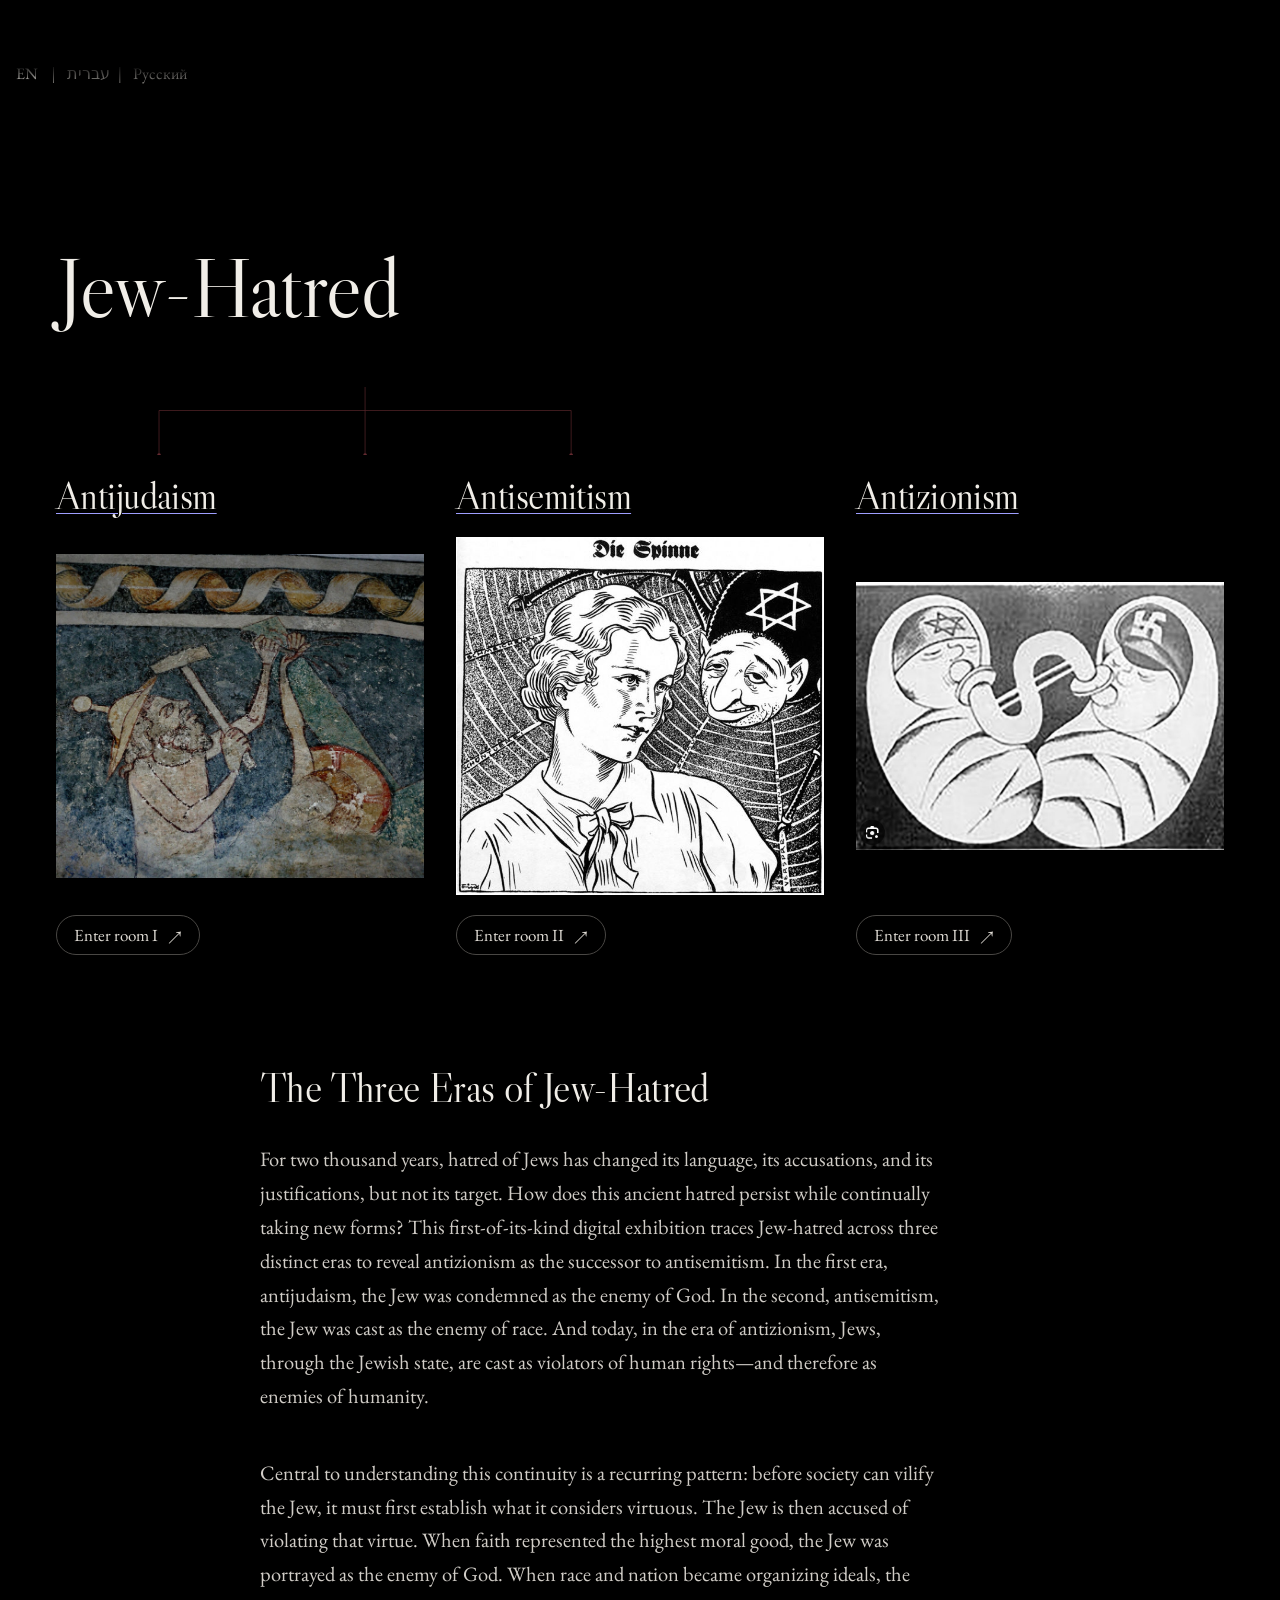
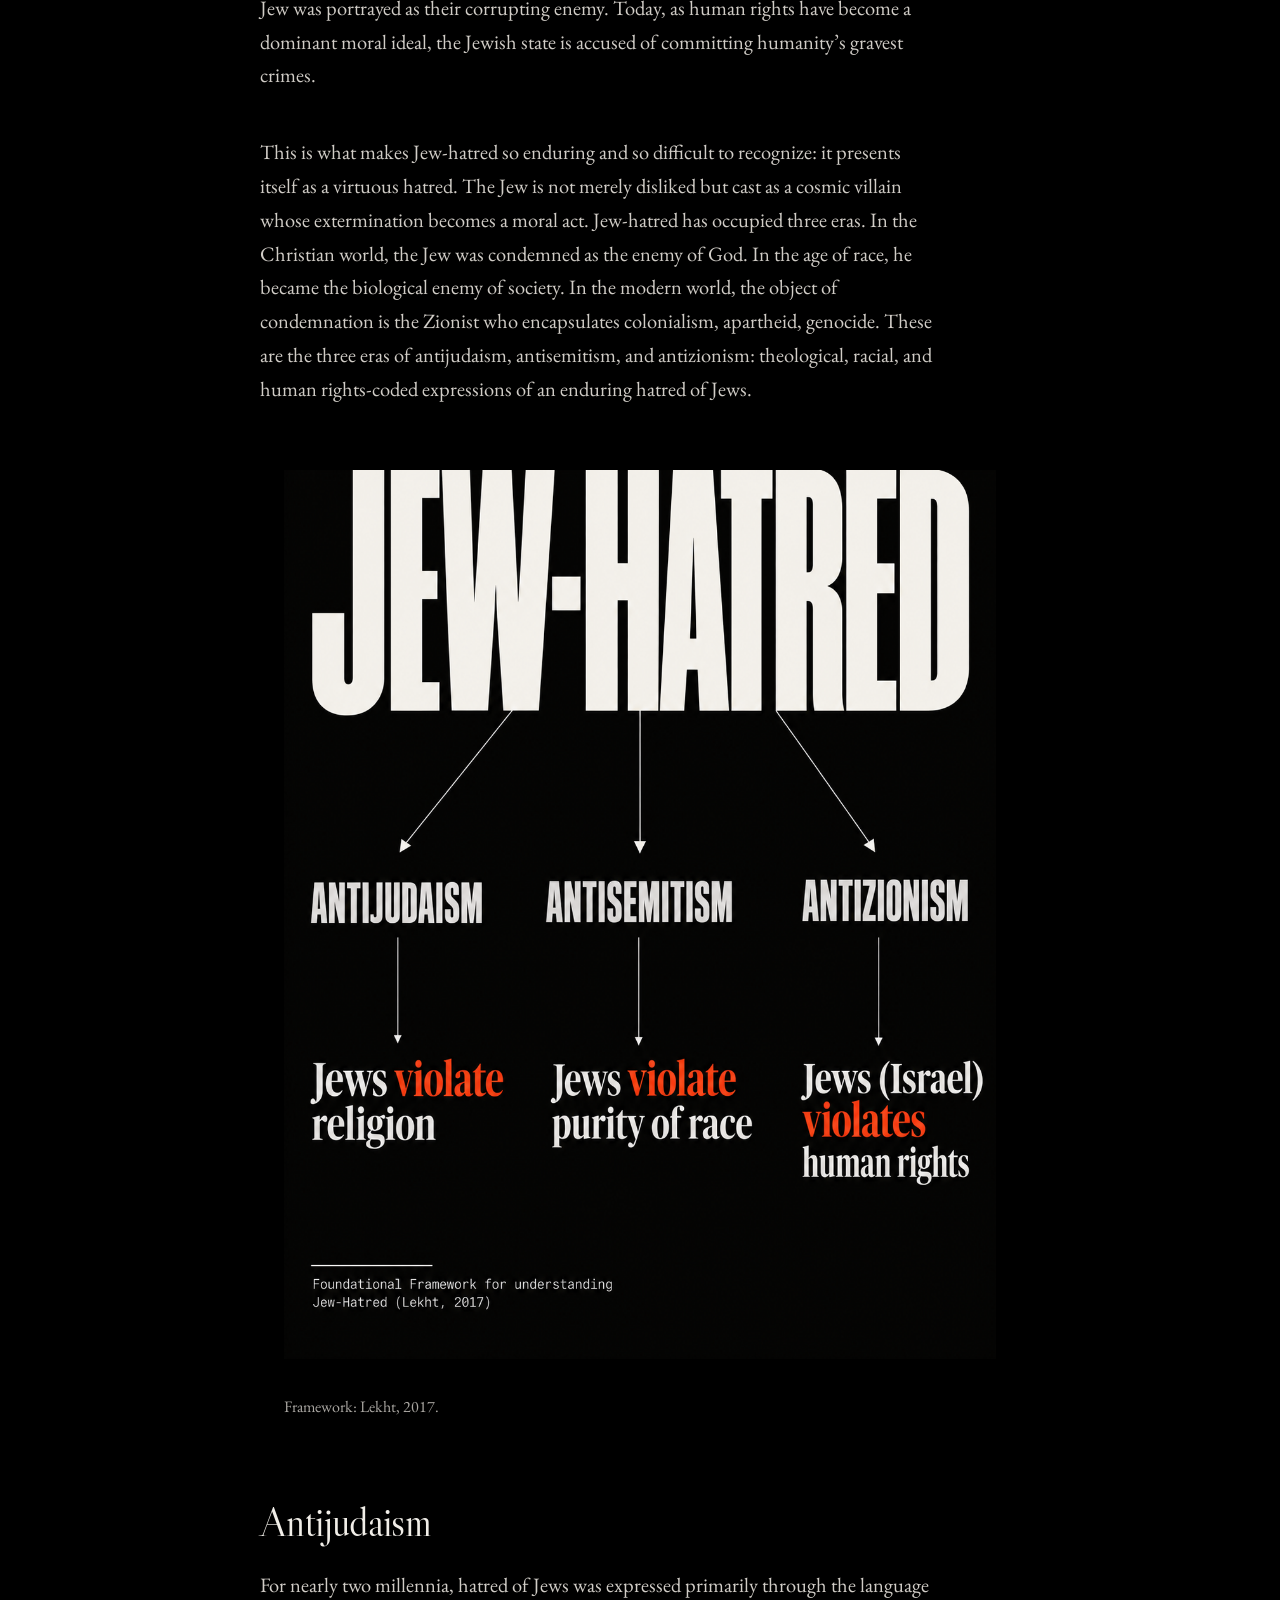
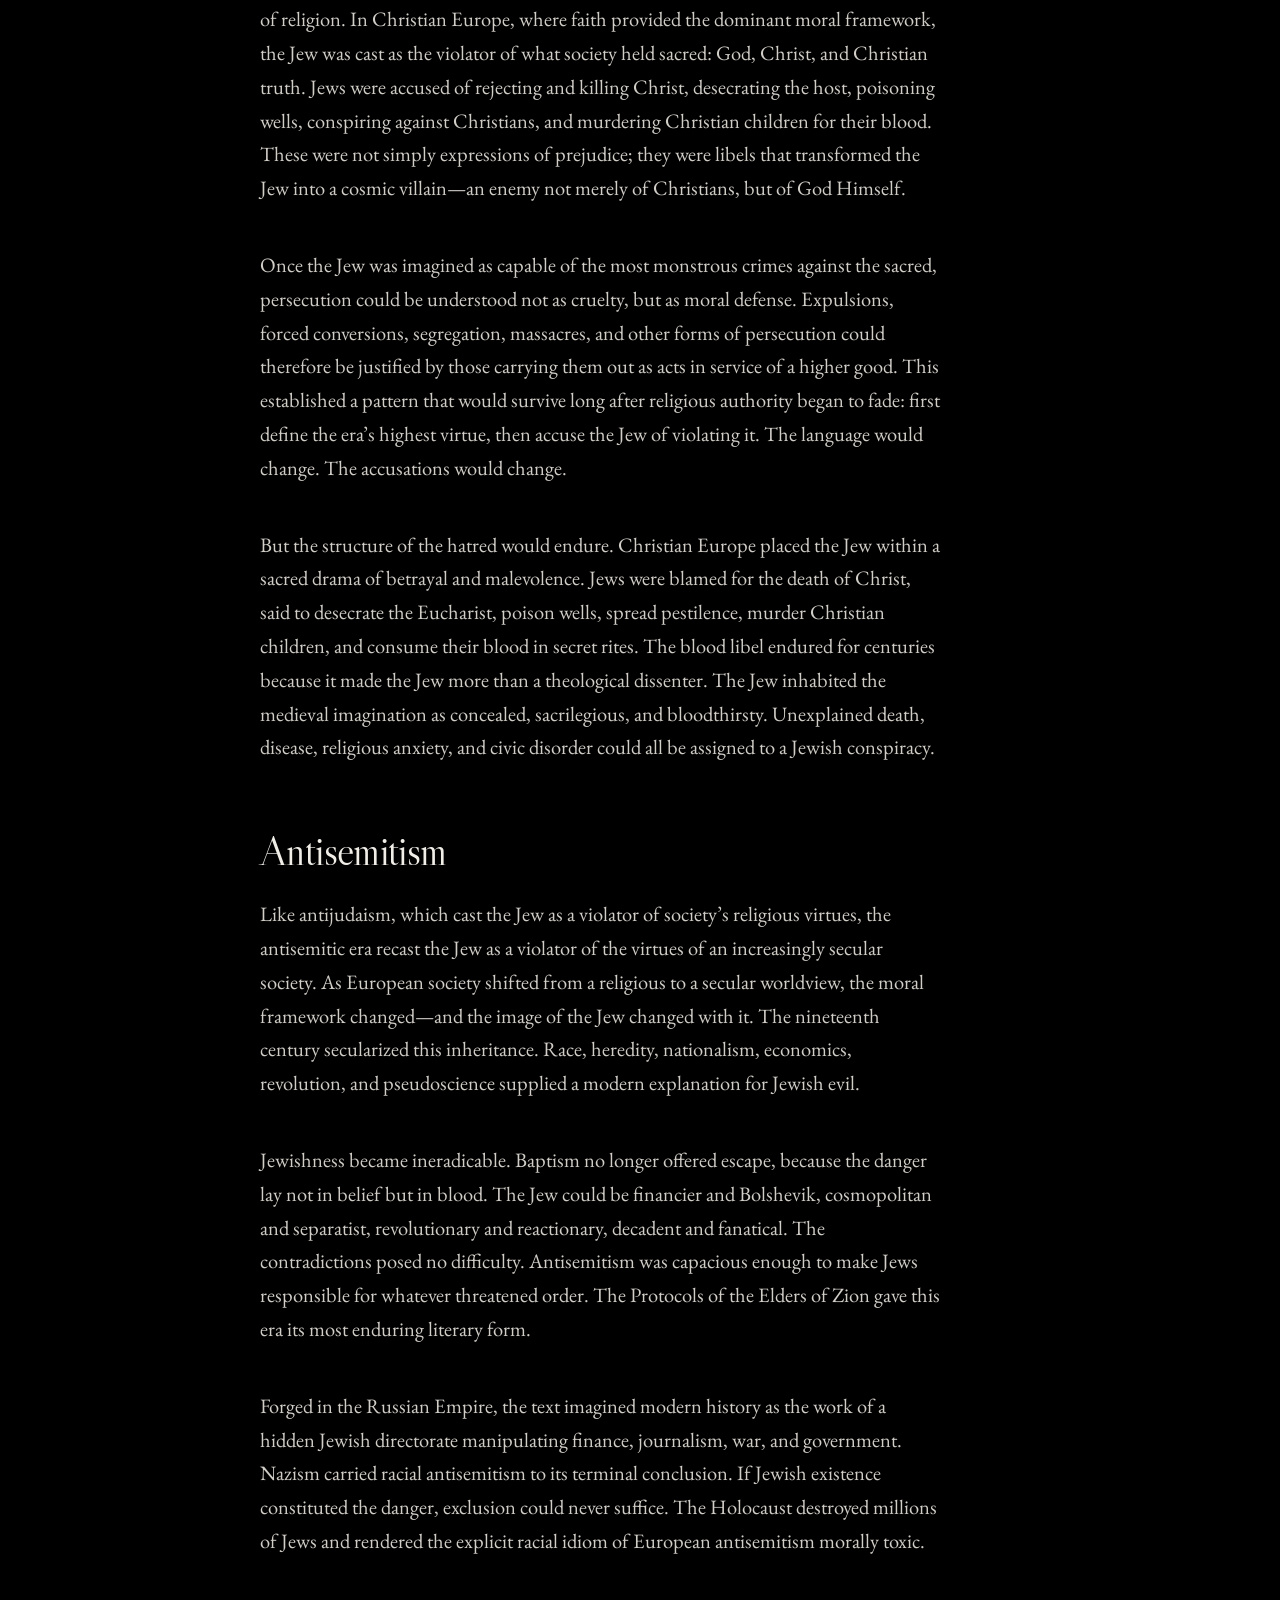
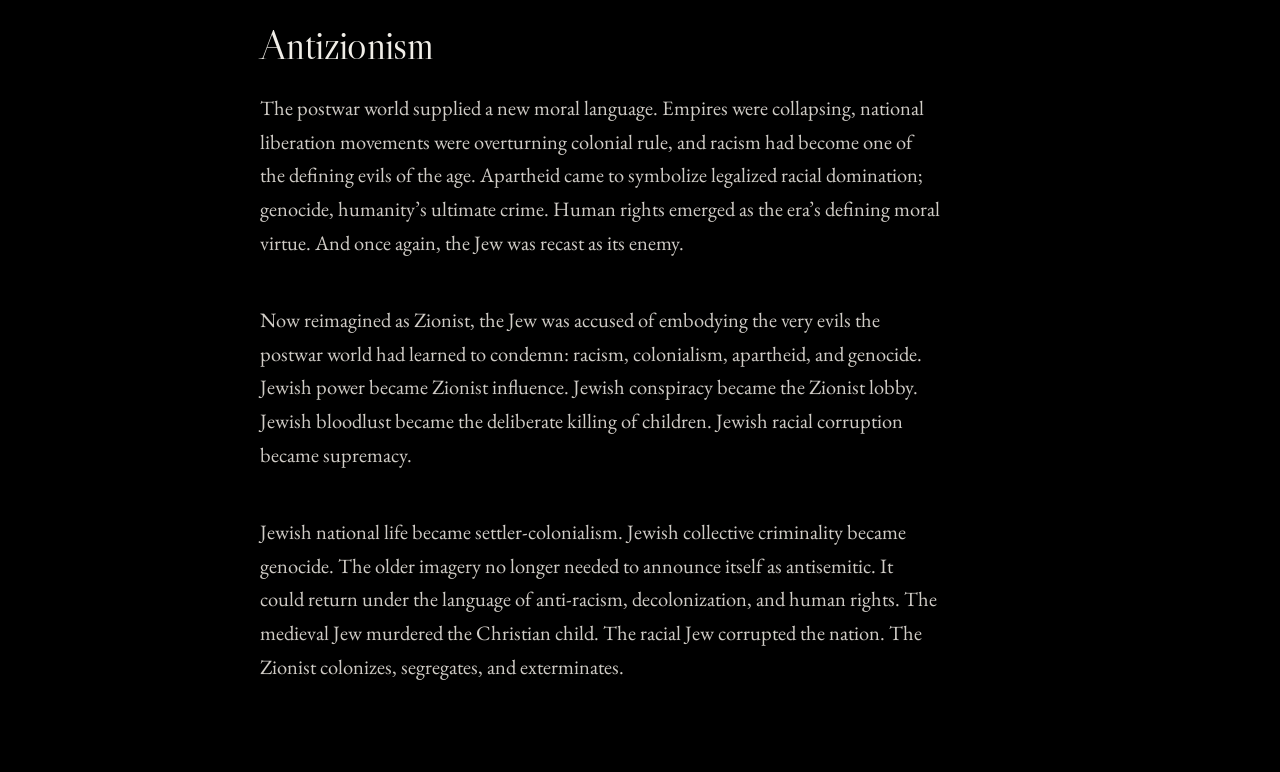
==== commit dd1e61a3: "Restore exact full exhibition before the October 6 replacement Restore all 163 files from ac3ea1c7e9" ====
--- a/index.html
+++ b/index.html
@@ -1 +1,143 @@
-<!doctype html><html lang="en" dir="ltr"><head><meta charset="utf-8"><meta name="viewport" content="width=device-width,initial-scale=1,viewport-fit=cover"><meta name="color-scheme" content="dark"><title>The Third Era: Antizionism and the History of Jew-Hatred</title><meta name="description" content="In May 2026, Stop Antizionism made history with the first World Symposium Against Antizionism. In 2027, we are making history again."><meta name="theme-color" content="#08090b"><link rel="preconnect" href="https://fonts.googleapis.com"><link rel="preconnect" href="https://fonts.gstatic.com" crossorigin><link href="https://fonts.googleapis.com/css2?family=Libre+Caslon+Display&family=EB+Garamond:wght@400;500&family=Source+Sans+3:opsz,wght@8..60,300;8..60,400;8..60,500;8..60,600&display=swap" rel="stylesheet"><link rel="stylesheet" href="public-exhibition.css?v=20261006"></head><body data-page="home"><script src="public-exhibition.js?v=20261006"></script></body></html>+<!DOCTYPE html>
+
+<html dir="ltr" lang="en">
+<head>
+<meta charset="utf-8"/>
+<meta content="width=device-width,initial-scale=1,viewport-fit=cover" name="viewport"/>
+<meta content="dark" name="color-scheme"/>
+<title>Jew-Hatred | Stop Antizionism</title>
+<!-- STOPAZ SEO START -->
+<meta name="description" content="An educational digital exhibition tracing three historical eras of Jew-hatred: antijudaism, antisemitism, and modern antizionism."/>
+<meta name="robots" content="index,follow,max-image-preview:large"/>
+<meta name="theme-color" content="#000000"/>
+<link rel="canonical" href="https://kilejones-alt.github.io/Exhibit-Full/"/>
+<meta property="og:type" content="website"/>
+<meta property="og:site_name" content="Stop Antizionism"/>
+<meta property="og:title" content="Jew-Hatred | Stop Antizionism"/>
+<meta property="og:description" content="An educational digital exhibition tracing three historical eras of Jew-hatred: antijudaism, antisemitism, and modern antizionism."/>
+<meta property="og:url" content="https://kilejones-alt.github.io/Exhibit-Full/"/>
+<meta property="og:image" content="https://kilejones-alt.github.io/Exhibit-Full/door-antizionism-babies.jpg"/>
+<meta property="og:image:alt" content="Stop Antizionism — Three Eras of Jew-Hatred exhibition"/>
+<meta property="og:locale" content="en_US"/>
+<meta name="twitter:card" content="summary_large_image"/>
+<meta name="twitter:title" content="Jew-Hatred | Stop Antizionism"/>
+<meta name="twitter:description" content="An educational digital exhibition tracing three historical eras of Jew-hatred: antijudaism, antisemitism, and modern antizionism."/>
+<meta name="twitter:image" content="https://kilejones-alt.github.io/Exhibit-Full/door-antizionism-babies.jpg"/>
+<!-- STOPAZ SEO END -->
+<link href="https://fonts.googleapis.com" rel="preconnect"/><link crossorigin="" href="https://fonts.gstatic.com" rel="preconnect"/><link href="https://fonts.googleapis.com/css2?family=Libre+Caslon+Display&amp;family=EB+Garamond:wght@400;500&amp;family=Cormorant+Garamond:wght@400;500;600&amp;family=Source+Sans+3:opsz,wght@8..60,300;8..60,400;8..60,500;8..60,600&amp;display=swap" rel="stylesheet"/><link href="site.css" rel="stylesheet"/>
+
+<style>
+/* Door artwork: show the complete selected work. No cropping on the three front doors. */
+.home-page .era-image-wrap{
+  background:#141417;
+}
+.home-page .era-image{
+  object-fit:contain !important;
+  object-position:center center !important;
+  transform-origin:center center;
+}
+/* Keep every pixel of the selected door art visible. The door card may move; the artwork itself never scales/crops. */
+.home-page .era-image,
+.home-page .era-card:hover .era-image,
+.home-page .era-card:focus-visible .era-image{
+  transform:none !important;
+  object-fit:contain !important;
+  object-position:50% 50% !important;
+}
+/* No additional homepage prose below the doors. */
+.home-page .exhibition-announcement{display:none !important;}
+</style>
+<link href="final.css" rel="stylesheet"/>
+<link rel="stylesheet" href="room-entry.css?v=20260929-entry-polish"/>
+<script src="room-entry.js?v=20260929-entry-polish"></script>
+<link rel="stylesheet" href="https://fonts.googleapis.com/css2?family=EB+Garamond:wght@400;500&family=Noto+Serif+Hebrew:wght@400;500&display=swap"/>
+<script src="gallery-audio.js?v=20260929-entry-polish"></script>
+<link rel="stylesheet" href="gallery-finish.css?v=20260929-equal-width"/>
+</head>
+<body class="new-page home-page gallery-design">
+<a class="skip-link" href="#main-content" data-en="Skip to main content" data-he="דילוג לתוכן הראשי" data-ru="Перейти к основному содержанию">Skip to main content</a>
+<div aria-hidden="true" id="ambient-light"></div>
+<audio id="bg-audio" loop preload="metadata" src="lacrymosa-piano.mp3"></audio>
+<a aria-label="Stop Antizionism home" data-aria-en="Stop Antizionism home" data-aria-he="דף הבית של Stop Antizionism" data-aria-ru="Главная Stop Antizionism" class="site-brand-link" href="index.html">
+<img alt="Stop Antizionism" class="site-brand" decoding="async" fetchpriority="auto" height="292" loading="eager" src="stop-antizionism-logo.webp" width="2048"/>
+</a>
+<nav aria-label="Page controls" data-aria-en="Page controls" data-aria-he="פקדי עמוד" data-aria-ru="Элементы управления страницей" class="controls-nav">
+<div class="nav-box"><button aria-pressed="false" class="audio-btn" id="audio-btn" type="button">AUDIO: OFF</button></div>
+<div class="nav-box">
+<button class="lang-btn active" aria-label="Switch language to English" data-aria-en="Switch language to English" data-aria-he="החלפת השפה לאנגלית" data-aria-ru="Переключить язык на английский" id="btn-en" type="button">EN</button><span class="nav-separator">|</span>
+<button class="lang-btn" aria-label="Switch language to Hebrew" data-aria-en="Switch language to Hebrew" data-aria-he="החלפת השפה לעברית" data-aria-ru="Переключить язык на иврит" id="btn-he" type="button">עברית</button><span class="nav-separator">|</span>
+<button class="lang-btn" aria-label="Switch language to Russian" data-aria-en="Switch language to Russian" data-aria-he="החלפת השפה לרוסית" data-aria-ru="Переключить язык на русский" id="btn-ru" type="button">Русский</button>
+</div>
+</nav>
+<main class="home-main" id="main-content" tabindex="-1">
+<header class="home-intro">
+<h1 class="home-title" data-en="Jew-Hatred" data-he="שנאת יהודים" data-ru="Ненависть к евреям">Jew-Hatred</h1>
+<svg aria-hidden="true" class="desktop-connector" preserveaspectratio="none" viewbox="0 0 1000 110">
+<path d="M500 0V38M500 38H166.667M500 38H833.333M166.667 38V110M500 38V110M833.333 38V110"></path>
+<circle cx="166.667" cy="110" r="3"></circle>
+<circle cx="500" cy="110" r="3"></circle>
+<circle cx="833.333" cy="110" r="3"></circle>
+</svg>
+</header>
+<section id="rooms" aria-label="Three eras of Jew-hatred" class="era-grid">
+<a aria-label="Open Antijudaism gallery" class="era-card historical-threshold" data-aria-en="Open Antijudaism gallery" data-aria-he="פתיחת גלריית אנטי-יהדות" data-aria-ru="Открыть галерею: Антииудаизм" href="antijudaism.html?v=20260928-reviewed" style="--door-image:url('door-antijudaism-crucifixion.jpg')">
+<span aria-hidden="true" class="mobile-node"></span>
+<div class="door-rotator">
+<div class="door-face door-front">
+<div class="era-inner">
+<div class="era-head"><h2 class="era-title" data-en="Antijudaism" data-he="אנטי-יהדות" data-ru="Антииудаизм">Antijudaism</h2></div>
+<div class="era-image-wrap"><picture class="responsive-art-picture"><img alt="Crucifixion detail from a historical mural" class="era-image door-source-image quality-standard" data-native-height="1407" data-native-width="1600" decoding="async" height="1407" loading="eager" src="door-antijudaism-crucifixion.jpg" width="1600"/></picture></div>
+</div>
+<span class="room-pill"><span data-en="Enter room I" data-he="כניסה לחדר I" data-ru="Войти в зал I">Enter room I</span><span aria-hidden="true">↗</span></span>
+</div>
+</div>
+</a>
+<a aria-label="Open Antisemitism gallery" class="era-card historical-threshold" data-aria-en="Open Antisemitism gallery" data-aria-he="פתיחת גלריית אנטישמיות" data-aria-ru="Открыть галерею: Антисемитизм" href="antisemitism.html?v=20260928-reviewed" style="--door-image:url('door-antisemitism-spider.jpg')">
+<span aria-hidden="true" class="mobile-node"></span>
+<div class="door-rotator">
+<div class="door-face door-front">
+<div class="era-inner">
+<div class="era-head"><h2 class="era-title" data-en="Antisemitism" data-he="אנטישמיות" data-ru="Антисемитизм">Antisemitism</h2></div>
+<div class="era-image-wrap"><picture class="responsive-art-picture"><img alt="Historical antisemitic illustration of a woman and a spider web" class="era-image door-source-image quality-standard" data-native-height="605" data-native-width="621" decoding="async" height="605" loading="eager" src="door-antisemitism-spider.jpg" width="621"/></picture></div>
+</div>
+<span class="room-pill"><span data-en="Enter room II" data-he="כניסה לחדר II" data-ru="Войти в зал II">Enter room II</span><span aria-hidden="true">↗</span></span>
+</div>
+</div>
+</a>
+<a aria-label="Open Antizionism gallery" class="era-card antizionism historical-threshold" data-aria-en="Open Antizionism gallery" data-aria-he="פתיחת גלריית אנטי-ציונות" data-aria-ru="Открыть галерею: Антисионизм" href="exhibition.html?v=20260928-reviewed" style="--door-image:url('door-antizionism-babies.jpg')">
+<span aria-hidden="true" class="mobile-node"></span>
+<div class="door-rotator">
+<div class="door-face door-front">
+<div class="era-inner">
+<div class="era-head"><h2 class="era-title" data-en="Antizionism" data-he="אנטי-ציונות" data-ru="Антисионизм">Antizionism</h2></div>
+<div class="era-image-wrap"><picture class="responsive-art-picture"><img alt="Historical propaganda illustration of two swaddled babies" class="era-image door-source-image quality-standard" data-native-height="760" data-native-width="1046" decoding="async" height="760" loading="eager" src="door-antizionism-babies.jpg" width="1046"/></picture></div>
+</div>
+<span class="room-pill"><span data-en="Enter room III" data-he="כניסה לחדר III" data-ru="Войти в зал III">Enter room III</span><span aria-hidden="true">↗</span></span>
+</div>
+</div>
+</a>
+</section><section aria-label="The Three Eras of Jew-Hatred" class="home-source-context">
+<h2 data-en="The Three Eras of Jew-Hatred" data-he="שלוש תקופות של שנאת יהודים" data-ru="Три эпохи ненависти к евреям">The Three Eras of Jew-Hatred</h2>
+<div class="three-eras-intro">
+<p data-en="Jew-hatred has occupied three eras. In the Christian world, the Jew was condemned as the enemy of God. In the age of race, he became the biological enemy of society. In the modern world, the object of condemnation is the Zionist who encapsulates colonialism, apartheid, genocide. These are the three eras of antijudaism, antisemitism, and antizionism: theological, racial, and human rights-coded expressions of an enduring hatred of Jews." data-he="שנאת יהודים עברה שלוש תקופות. בעולם הנוצרי היהודי גונה כאויב האל. בעידן הגזע הוא נעשה לאויב הביולוגי של החברה. בעולם המודרני מושא הגינוי הוא הציוני, המגלם קולוניאליזם, אפרטהייד ורצח עם. אלה שלוש התקופות של אנטי־יהדות, אנטישמיות ואנטי־ציונות: ביטויים תיאולוגיים, גזעיים ומקודדי־זכויות־אדם של שנאה מתמשכת ליהודים." data-ru="Ненависть к евреям прошла через три эпохи. В христианском мире еврей осуждался как враг Бога. В эпоху расы он стал биологическим врагом общества. В современном мире объектом осуждения становится сионист, воплощающий колониализм, апартеид и геноцид. Это три эпохи антииудаизма, антисемитизма и антисионизма: теологические, расовые и закодированные в языке прав человека выражения устойчивой ненависти к евреям.">Jew-hatred has occupied three eras. In the Christian world, the Jew was condemned as the enemy of God. In the age of race, he became the biological enemy of society. In the modern world, the object of condemnation is the Zionist who encapsulates colonialism, apartheid, genocide. These are the three eras of antijudaism, antisemitism, and antizionism: theological, racial, and human rights-coded expressions of an enduring hatred of Jews.</p></div>
+<figure class="home-framework" aria-label="Jew-hatred conceptual framework">
+<div class="home-framework-art"><img src="jew-hatred-conceptual-framework.png" width="1122" height="1402" loading="lazy" decoding="async" alt="Lekht’s conceptual framework: antijudaism portrays Jews as violating religion; antisemitism portrays Jews as violating racial purity; antizionism portrays Israel as violating human rights."/></div>
+<figcaption data-en="Framework: Lekht, 2017." data-he="מסגרת מושגית: לכט, 2017." data-ru="Концептуальная схема: Лехт, 2017.">Framework: Lekht, 2017.</figcaption>
+</figure>
+<div class="era-source-section">
+<h3 data-en="Antijudaism" data-he="אנטי־יהדות" data-ru="Антииудаизм">Antijudaism</h3>
+<p data-en="Christian Europe placed the Jew within a sacred drama of betrayal and malevolence. Jews were blamed for the death of Christ, said to desecrate the Eucharist, poison wells, spread pestilence, murder Christian children, and consume their blood in secret rites. The blood libel endured for centuries because it made the Jew more than a theological dissenter. The Jew inhabited the medieval imagination as concealed, sacrilegious, and bloodthirsty. Unexplained death, disease, religious anxiety, and civic disorder could all be assigned to a Jewish conspiracy." data-he="אירופה הנוצרית הציבה את היהודי בתוך דרמה מקודשת של בגידה ורשעות. יהודים הואשמו במותו של ישו, בחילול לחם הקודש, בהרעלת בארות, בהפצת מגפות, ברצח ילדים נוצרים ובצריכת דמם בטקסים חשאיים. עלילת הדם שרדה מאות שנים מפני שהפכה את היהודי ליותר מחולק תיאולוגי. בדמיון ימי־הביניים היהודי הופיע כנסתר, מחלל קודש וצמא דם. מוות בלתי מוסבר, מחלה, חרדה דתית ואי־סדר אזרחי יכלו כולם להיות מיוחסים לקנוניה יהודית." data-ru="Христианская Европа поместила еврея в священную драму предательства и злонамеренности. Евреев обвиняли в смерти Христа, в осквернении Евхаристии, отравлении колодцев, распространении мора, убийстве христианских детей и употреблении их крови в тайных обрядах. Кровавый навет сохранялся веками, потому что делал еврея чем-то большим, чем богословским инакомыслящим. В средневековом воображении еврей был скрытным, святотатственным и кровожадным. Необъяснимая смерть, болезнь, религиозная тревога и гражданский беспорядок могли быть приписаны еврейскому заговору.">Christian Europe placed the Jew within a sacred drama of betrayal and malevolence. Jews were blamed for the death of Christ, said to desecrate the Eucharist, poison wells, spread pestilence, murder Christian children, and consume their blood in secret rites. The blood libel endured for centuries because it made the Jew more than a theological dissenter. The Jew inhabited the medieval imagination as concealed, sacrilegious, and bloodthirsty. Unexplained death, disease, religious anxiety, and civic disorder could all be assigned to a Jewish conspiracy.</p>
+</div>
+<div class="era-source-section">
+<h3 data-en="Antisemitism" data-he="אנטישמיות" data-ru="Антисемитизм">Antisemitism</h3>
+<p data-en="The nineteenth century secularized this inheritance. Race, heredity, nationalism, economics, revolution, and pseudoscience supplied a modern explanation for Jewish evil. Jewishness became ineradicable. Baptism no longer offered escape, because the danger lay not in belief but in blood. The Jew could be financier and Bolshevik, cosmopolitan and separatist, revolutionary and reactionary, decadent and fanatical. The contradictions posed no difficulty. Antisemitism was capacious enough to make Jews responsible for whatever threatened order. The Protocols of the Elders of Zion gave this era its most enduring literary form. Forged in the Russian Empire, the text imagined modern history as the work of a hidden Jewish directorate manipulating finance, journalism, war, and government. Nazism carried racial antisemitism to its terminal conclusion. If Jewish existence constituted the danger, exclusion could never suffice. The Holocaust destroyed millions of Jews and rendered the explicit racial idiom of European antisemitism morally toxic." data-he="המאה התשע־עשרה חילנה את הירושה הזאת. גזע, תורשה, לאומיות, כלכלה, מהפכה ופסאודו־מדע סיפקו הסבר מודרני לרוע יהודי. היהודיות נעשתה לבלתי־מחיקה. הטבילה כבר לא הציעה מוצא, מפני שהסכנה נתפסה לא באמונה אלא בדם. היהודי יכול היה להיות מממן ובולשביק, קוסמופוליטי ובדלן, מהפכן וריאקציונר, דקדנט וקנאי. הסתירות לא היו מכשול. האנטישמיות הייתה רחבה דיה כדי להטיל על היהודים אחריות לכל מה שאיים על הסדר. הפרוטוקולים של זקני ציון העניקו לעידן הזה את צורתו הספרותית העמידה ביותר. הזיוף, שנוצר באימפריה הרוסית, תיאר את ההיסטוריה המודרנית כמעשה ידיה של הנהגה יהודית חשאית המפעילה מימון, עיתונות, מלחמה וממשלה. הנאציזם הביא את האנטישמיות הגזעית למסקנתה הסופית. אם עצם הקיום היהודי הוא הסכנה, הדרה לעולם לא תספיק. השואה השמידה מיליוני יהודים והפכה את השפה הגזעית המפורשת של האנטישמיות האירופית לרעילה מבחינה מוסרית." data-ru="XIX век секуляризировал это наследие. Раса, наследственность, национализм, экономика, революция и псевдонаука дали современное объяснение «еврейскому злу». Еврейство стало считаться неискоренимым. Крещение больше не давало выхода, потому что опасность усматривали не в вере, а в крови. Еврей мог быть финансистом и большевиком, космополитом и сепаратистом, революционером и реакционером, декадентом и фанатиком. Противоречия не мешали. Антисемитизм был достаточно вместителен, чтобы возлагать на евреев ответственность за всё, что угрожало порядку. «Протоколы сионских мудрецов» придали этой эпохе её наиболее живучую литературную форму. Подделка, созданная в Российской империи, представляла современную историю как дело тайной еврейской дирекции, управляющей финансами, журналистикой, войнами и правительствами. Нацизм довёл расовый антисемитизм до его предельного вывода. Если опасностью считалось само еврейское существование, исключения было недостаточно. Холокост уничтожил миллионы евреев и сделал откровенно расовый язык европейского антисемитизма морально токсичным.">The nineteenth century secularized this inheritance. Race, heredity, nationalism, economics, revolution, and pseudoscience supplied a modern explanation for Jewish evil. Jewishness became ineradicable. Baptism no longer offered escape, because the danger lay not in belief but in blood. The Jew could be financier and Bolshevik, cosmopolitan and separatist, revolutionary and reactionary, decadent and fanatical. The contradictions posed no difficulty. Antisemitism was capacious enough to make Jews responsible for whatever threatened order. The Protocols of the Elders of Zion gave this era its most enduring literary form. Forged in the Russian Empire, the text imagined modern history as the work of a hidden Jewish directorate manipulating finance, journalism, war, and government. Nazism carried racial antisemitism to its terminal conclusion. If Jewish existence constituted the danger, exclusion could never suffice. The Holocaust destroyed millions of Jews and rendered the explicit racial idiom of European antisemitism morally toxic.</p></div>
+<div class="era-source-section">
+<h3 data-en="Antizionism" data-he="אנטי־ציונות" data-ru="Антисионизм">Antizionism</h3>
+<p data-en="The postwar world supplied another language. The empire was collapsing. National liberation movements were overturning colonial rule. Racism had become one of the defining evils of the postwar order. Apartheid stood for legalized racial domination. Genocide named humanity's ultimate crime. Within this, the Jew was recast as the Zionist. Jewish power became Zionist influence. Jewish conspiracy became the Zionist lobby. Jewish bloodlust became the deliberate killing of children. Jewish racial corruption became supremacy. Jewish national life became settler-colonialism. Jewish collective criminality became genocide. The older imagery no longer needed to announce itself as antisemitic. It could return under the language of anti-racism, decolonization, and human rights. The medieval Jew murdered the Christian child. The racial Jew corrupted the nation. The Zionist colonizes, segregates, and exterminates." data-he="העולם שלאחר המלחמה סיפק שפה אחרת. האימפריות קרסו. תנועות שחרור לאומיות הפילו שלטון קולוניאלי. הגזענות נעשתה לאחת הרעות המגדירות של הסדר שלאחר המלחמה. אפרטהייד סימל שליטה גזעית המעוגנת בחוק. רצח עם נתן שם לפשע העליון של האנושות. בתוך המסגרת הזאת עוצב היהודי מחדש כציוני. כוח יהודי נעשה להשפעה ציונית. קנוניה יהודית נעשתה ללובי הציוני. צמא דם יהודי נעשה להרג מכוון של ילדים. שחיתות גזעית יהודית נעשתה לעליונות. חיים לאומיים יהודיים נעשו לקולוניאליזם התיישבותי. עבריינות קולקטיבית יהודית נעשתה לרצח עם. הדימויים הישנים כבר לא נזקקו להכריז על עצמם כאנטישמיים. הם יכלו לשוב בשפת האנטי־גזענות, הדה־קולוניזציה וזכויות האדם. היהודי של ימי הביניים רצח את הילד הנוצרי. היהודי הגזעי השחית את האומה. הציוני מתיישב כקולוניאליסט, מפריד ומשמיד." data-ru="Послевоенный мир предложил иной язык. Империи рушились. Движения национального освобождения свергали колониальное господство. Расизм стал одним из определяющих зол послевоенного порядка. Апартеид означал узаконенное расовое господство. Геноцид назвал высшее преступление против человечества. В этой системе еврей был переосмыслен как сионист. Еврейская власть стала «сионистским влиянием». Еврейский заговор — «сионистским лобби». Еврейская кровожадность — преднамеренным убийством детей. Еврейская расовая порочность — превосходством. Еврейская национальная жизнь — поселенческим колониализмом. Еврейская коллективная преступность — геноцидом. Старым образам больше не требовалось объявлять себя антисемитскими. Они могли вернуться на языке антирасизма, деколонизации и прав человека. Средневековый еврей убивал христианского ребёнка. Расовый еврей разлагал нацию. Сионист колонизирует, сегрегирует и уничтожает.">The postwar world supplied another language. The empire was collapsing. National liberation movements were overturning colonial rule. Racism had become one of the defining evils of the postwar order. Apartheid stood for legalized racial domination. Genocide named humanity's ultimate crime. Within this, the Jew was recast as the Zionist. Jewish power became Zionist influence. Jewish conspiracy became the Zionist lobby. Jewish bloodlust became the deliberate killing of children. Jewish racial corruption became supremacy. Jewish national life became settler-colonialism. Jewish collective criminality became genocide. The older imagery no longer needed to announce itself as antisemitic. It could return under the language of anti-racism, decolonization, and human rights. The medieval Jew murdered the Christian child. The racial Jew corrupted the nation. The Zionist colonizes, segregates, and exterminates.</p></div>
+</section>
+
+</main>
+<script src="site.js?v=20260924-languages-music"></script>
+<script src="final.js?v=20260929-entry-polish"></script>
+</body>
+</html>
--- a/room-entry.css
+++ b/room-entry.css
@@ -0,0 +1,71 @@
+/* Quiet navigation; room art is the only transition graphic. */
+html.room-arriving {background:#000}
+html.room-arriving body {visibility:hidden}
+.room-transition {position:fixed;inset:0;z-index:2147483000;overflow:hidden;pointer-events:none}
+.room-departure {pointer-events:auto}
+.room-flight-art {position:absolute;overflow:hidden;transform-origin:center;will-change:transform,opacity}
+.room-flight-art img {display:block;width:100%;height:100%;object-fit:contain;object-position:center;max-width:none;transform-origin:center}
+.room-arrival {display:grid;place-items:center;background:#000;color:#f1eee8;padding:24px}
+.room-arrival-title {font-family:'Libre Caslon Display',Georgia,serif;font-size:clamp(2.6rem,7vw,5.5rem);line-height:1.05;text-align:center;opacity:0}
+html body.gallery-design h1[tabindex="-1"]:focus {outline:none!important}
+html body.gallery-design #main-content .era-card {padding-bottom:0!important}
+html body.gallery-design #main-content .era-arrow {display:none!important}
+html body.gallery-design .room-pill,
+html body.gallery-design .controls-nav a.room-pill {
+  display:inline-flex!important;align-items:center;justify-content:center;gap:10px;
+  min-height:40px!important;padding:8px 17px!important;box-sizing:border-box;
+  border:1px solid #494744!important;border-radius:999px!important;
+  background:transparent!important;color:#dedad3!important;box-shadow:none!important;
+  font:400 17px/1.2 var(--gallery-prose,'EB Garamond',Georgia,serif)!important;letter-spacing:0!important;
+  text-decoration:none!important;text-transform:none!important;white-space:nowrap;
+  transition:border-color .2s ease,color .2s ease!important;
+}
+html body.gallery-design #main-content .room-pill {margin-top:20px!important}
+html body.gallery-design #main-content .era-card:hover .room-pill,
+html body.gallery-design .room-pill:hover {border-color:#c4beb5!important;color:#fff!important}
+html body.gallery-design #main-content .era-card:focus-visible {outline:1px solid #e2ded7!important;outline-offset:8px!important}
+html body.gallery-design .controls-nav .nav-box:has(.room-pill) {padding:0!important}
+html body.gallery-design .statement-link.room-pill {margin-top:24px!important}
+@media(prefers-reduced-motion:reduce) {
+  html.room-arriving body {visibility:visible}
+  .room-transition {display:none!important}
+}
+
+/* One serif voice, with complete Hebrew and Cyrillic glyph coverage. */
+html[lang="he"] body.gallery-design {--gallery-prose:'Noto Serif Hebrew',serif;--exhibit-serif:'Noto Serif Hebrew',serif}
+html[lang="ru"] body.gallery-design {--exhibit-serif:'EB Garamond',Georgia,serif}
+html body.gallery-design .controls-nav :is(a,button),
+html body.gallery-design #museum-wayfinder :is(button,.museum-wayfinder-label) {
+  font-family:var(--gallery-prose,'EB Garamond',Georgia,serif)!important;
+  font-weight:400!important;letter-spacing:0!important;
+}
+html body.gallery-design .controls-nav :is(a,button) {font-size:16px!important;line-height:1.3!important}
+html body.gallery-design .controls-nav {flex-wrap:wrap!important;max-width:calc(100% - 240px)!important;row-gap:7px!important}
+html body.gallery-design .controls-nav .nav-box {flex-wrap:wrap!important}
+html[lang="he"] body.gallery-design :is(main p,main h1,main h2,main h3,main h4,main summary,.info-panel,.uniform-archive-copy) {direction:rtl;text-align:start!important;letter-spacing:0!important}
+html[lang="he"] body.gallery-design #main-content .era-title {text-align:center!important;font-size:clamp(1.2rem,2.5vw,2.4rem)!important}
+html[lang="he"] .room-arrival-title {font-family:'Noto Serif Hebrew',serif}
+html[lang="ru"] .room-arrival-title {font-family:'EB Garamond',Georgia,serif}
+@media(max-width:600px) {
+  html body.gallery-design .controls-nav {max-width:calc(100% - 32px)!important}
+  html body.gallery-design .controls-nav :is(a,button) {font-size:14px!important}
+  html body.gallery-design .room-pill {font-size:16px!important}
+  html body.gallery-design #main-content.home-main {padding-top:140px!important}
+}
+/* Leave a clear line for identity and allow translated controls to wrap naturally. */
+html body.gallery-design .controls-nav {top:24px!important;left:24px!important;right:auto!important;gap:8px 14px!important;align-items:center!important;transform:none!important;direction:ltr}
+html body.gallery-design .controls-nav .nav-box {padding:0!important;min-height:32px!important;height:auto!important;gap:8px!important}
+html body.gallery-design .controls-nav :is(a,button) {text-transform:none!important;min-height:32px!important;display:inline-flex;align-items:center}
+html body.gallery-design .controls-nav .third-era-nav-link::after {display:none!important}
+html body.gallery-design .site-brand-link {top:24px!important;right:24px!important;left:auto!important}
+@media(max-width:600px) {
+  html body.gallery-design .site-brand-link {top:20px!important;right:16px!important;left:auto!important;width:120px!important}
+  html body.gallery-design .controls-nav {top:54px!important;left:16px!important;right:auto!important;width:calc(100% - 32px)!important;max-width:none!important;gap:4px 12px!important}
+  html body.gallery-design #main-content.home-main {padding-top:160px!important}
+  html body.gallery-design #gallery .hero-section {padding-top:175px!important}
+}
+
+/* Compact music and language controls, with an accessible icon-only audio button. */
+html body.gallery-design .controls-nav {column-gap:9px!important}
+html body.gallery-design .controls-nav .nav-box {gap:6px!important}
+html body.gallery-design .controls-nav #audio-btn {font-size:20px!important;min-width:28px!important;justify-content:center;padding:0 3px!important}
--- a/gallery-finish.css
+++ b/gallery-finish.css
@@ -0,0 +1,130 @@
+/* The exhibition has its own identity: black walls, ivory type, restrained accents. */
+html:has(body.gallery-design) {background:#000!important;color-scheme:dark}
+html body.gallery-design {
+  --exhibit-bg:#000;--museum-bg:#000;--bg:#000;
+  --exhibit-ink:#f1eee8;--exhibit-muted:#aaa7a2;
+  --editorial-rule:rgba(241,238,232,.16);--exhibit-rule:rgba(241,238,232,.16);
+  --gallery-prose:'EB Garamond',Georgia,serif;
+  --exhibit-serif:'Libre Caslon Display',Georgia,serif;
+  background:#000!important;color:#f1eee8!important;
+}
+html body.gallery-design :is(main,.exhibition-footer) {background:#000!important}
+html body.gallery-design :is(#ambient-light,.third-era-hero-roman) {display:none!important}
+/* Keep controls readable as long captions scroll underneath. */
+html body.gallery-design::before {
+  content:""!important;display:block!important;position:fixed!important;
+  inset:0 0 auto!important;height:88px!important;
+  background:linear-gradient(#000 0%,#000 72%,transparent)!important;
+  opacity:1!important;z-index:1090!important;pointer-events:none!important;
+}
+html body.gallery-design .controls-nav {z-index:1100!important;background:transparent!important;box-shadow:none!important}
+html body.gallery-design .site-brand-link {z-index:1101!important}
+html body.gallery-design .site-brand {filter:grayscale(1) brightness(0) invert(1)!important;opacity:.85}
+html body.gallery-design .controls-nav :is(.nav-box,.lang-box,.home-btn,.audio-btn,button) {
+  background:transparent!important;box-shadow:none!important;border-color:transparent!important;
+}
+html body.gallery-design .controls-nav :is(a,button) {color:#bbb7b0!important}
+html body.gallery-design .controls-nav :is(a,button):hover,
+html body.gallery-design .controls-nav .active {color:#f1eee8!important}
+html body.gallery-design :is(.room-pill,.controls-nav a.room-pill) {
+  color:#dedad3!important;border-color:#494744!important;background:transparent!important;
+}
+html body.gallery-design .room-pill:hover {color:#fff!important;border-color:#c4beb5!important}
+html body.gallery-design :focus-visible {outline:2px solid #f1eee8!important;outline-offset:5px!important}
+html body.gallery-design main a {text-underline-offset:.22em;text-decoration-thickness:1px}
+html body.gallery-design #gallery :is(.naya-section-links a,.info-source-link) {color:#d1cdc7!important}
+html body.gallery-design #gallery :is(.hero-subtitle,.info-category,.info-meta,.art-caption-date,.naya-object-meta) {
+  color:#aaa7a2!important;font-family:var(--gallery-prose)!important;
+  font-size:1rem!important;line-height:1.5!important;letter-spacing:.02em!important;
+}
+html body.gallery-design #gallery .hero-section {padding-top:130px!important}
+html body.gallery-design #gallery .art-caption-inline {margin-bottom:28px!important}
+html body.gallery-design #gallery .uniform-archive-copy h3 {margin-bottom:24px!important}
+html body.gallery-design .exhibition-footer {border-top:1px solid var(--exhibit-rule)!important}
+html body.gallery-design #lightbox {background:rgba(0,0,0,.98)!important;color:#f1eee8!important}
+html body.gallery-design #lightbox[aria-hidden="true"] {visibility:hidden!important}
+html body.gallery-design #lightbox[aria-hidden="false"] {visibility:visible!important}
+html body.gallery-design #lightbox :is(button,.lightbox-caption,#lightbox-caption) {color:#f1eee8!important}
+/* Supporting exhibition pages share the same typography and reading space. */
+html body.gallery-design:is(.third-era-page,.overview-page) main :is(h1,h2,h3,h4,blockquote) {
+  font-family:var(--exhibit-serif)!important;font-weight:400!important;
+  color:#f1eee8!important;line-height:1.12!important;text-wrap:balance;
+}
+html body.gallery-design:is(.third-era-page,.overview-page) main :is(p,li) {
+  font-family:var(--gallery-prose)!important;font-size:clamp(1.15rem,1.6vw,1.3rem)!important;
+  line-height:1.65!important;color:#d1cdc7!important;letter-spacing:0!important;text-wrap:pretty;
+}
+html body.gallery-design:is(.third-era-page,.overview-page) :is(.prospectus-section,.streams-section,.stream-card,.overview-partnership,.third-era-hero) {
+  background:transparent!important;box-shadow:none!important;border-radius:0!important;
+}
+html body.gallery-design:is(.third-era-page,.overview-page) :is(.prospectus-copy,.overview-copy)>p {
+  max-width:68ch!important;margin:0 auto 2em!important;
+}
+html body.gallery-design:is(.third-era-page,.overview-page) main a {color:#f1eee8!important}
+html body.gallery-design .third-era-hero-rule {background:#74262d!important}
+html body.gallery-design .overview-main {padding-top:150px!important}
+html body.gallery-design.overview-page main :is(.overview-institution,.overview-kicker,.overview-location) {
+  font-size:.8rem!important;line-height:1.6!important;letter-spacing:.06em!important;
+  color:#aaa7a2!important;max-width:44ch;margin-inline:auto;
+}
+@media(max-width:600px) {
+  html body.gallery-design::before {height:132px!important}
+  html body.gallery-design #gallery .hero-section {padding-top:175px!important}
+  html body.gallery-design .overview-main {padding-top:160px!important}
+}
+
+/* Artwork rises into a soft gallery light; the camera moves evenly for five seconds. */
+@media (hover:hover) and (pointer:fine) {
+  html body.gallery-design :is(#gallery,#main-content) :is(.art-box,.uniform-archive-art,.era-image-wrap,.home-framework-art) {
+    filter:drop-shadow(0 0 0 transparent)!important;
+    transition:filter 1.2s ease,translate .8s ease!important;
+    translate:0 0;
+  }
+  html body.gallery-design :is(#gallery,#main-content) :is(.art-box,.uniform-archive-art,.era-image-wrap,.home-framework-art):is(:hover,:focus-visible),
+  html body.gallery-design #main-content .era-card:focus-visible .era-image-wrap {
+    filter:drop-shadow(0 0 18px rgba(241,238,232,.22))!important;
+  }
+}
+@media (hover:hover) and (pointer:fine) and (prefers-reduced-motion:no-preference) {
+  html body.gallery-design :is(#gallery,#main-content) img.gallery-zoom {
+    scale:1!important;
+    transform-origin:center!important;
+    transition:scale 5s linear!important;
+  }
+  html body.gallery-design :is(#gallery,#main-content) :is(.art-box,.uniform-archive-art,.era-image-wrap,.home-framework-art):is(:hover,:focus-visible),
+  html body.gallery-design #main-content .era-card:focus-visible .era-image-wrap {
+    translate:0 -4px;
+  }
+  html body.gallery-design :is(#gallery,#main-content) :is(.art-box,.uniform-archive-art,.era-image-wrap,.home-framework-art):is(:hover,:focus-visible) img.gallery-zoom,
+  html body.gallery-design #main-content .era-card:focus-visible img.gallery-zoom,
+  html body.gallery-design :is(#gallery,#main-content) img.gallery-zoom:hover {
+    scale:1.06!important;
+  }
+}
+@media (prefers-reduced-motion:reduce) {
+  html body.gallery-design :is(#gallery,#main-content) :is(.art-box,.uniform-archive-art,.era-image-wrap,.home-framework-art) {
+    translate:none!important;transition:none!important;
+  }
+}
+
+/* The supplied framework follows the three era descriptions; credit belongs to the image. */
+html body.gallery-design .home-framework {width:min(760px,calc(100% - 48px));margin:64px auto 80px}
+html body.gallery-design .home-framework-art {display:block;background:transparent;overflow:visible}
+html body.gallery-design .home-framework-art img {display:block;width:100%;height:auto;max-width:100%;object-fit:contain}
+html body.gallery-design .home-framework figcaption {font-family:var(--gallery-prose,Georgia,serif);font-size:1rem;line-height:1.5;color:#aaa7a2;text-align:left;margin:36px 0 0}
+html[dir="rtl"] body.gallery-design .home-framework figcaption {text-align:right}
+@media(max-width:600px) {html body.gallery-design .home-framework {width:calc(100% - 32px);margin:40px auto 56px}}
+
+/* Matching frames use the tallest source ratio so all complete artworks fill the same width. */
+html body.gallery-design #main-content .era-card .era-image-wrap {
+  aspect-ratio:621 / 605!important;
+  background:#000!important;
+  overflow:visible!important;
+}
+html body.gallery-design #main-content .era-card .era-image-wrap .responsive-art-picture {
+  overflow:visible!important;
+}
+html body.gallery-design #main-content .era-card .era-image-wrap img.era-image {
+  object-fit:contain!important;
+  object-position:center!important;
+}
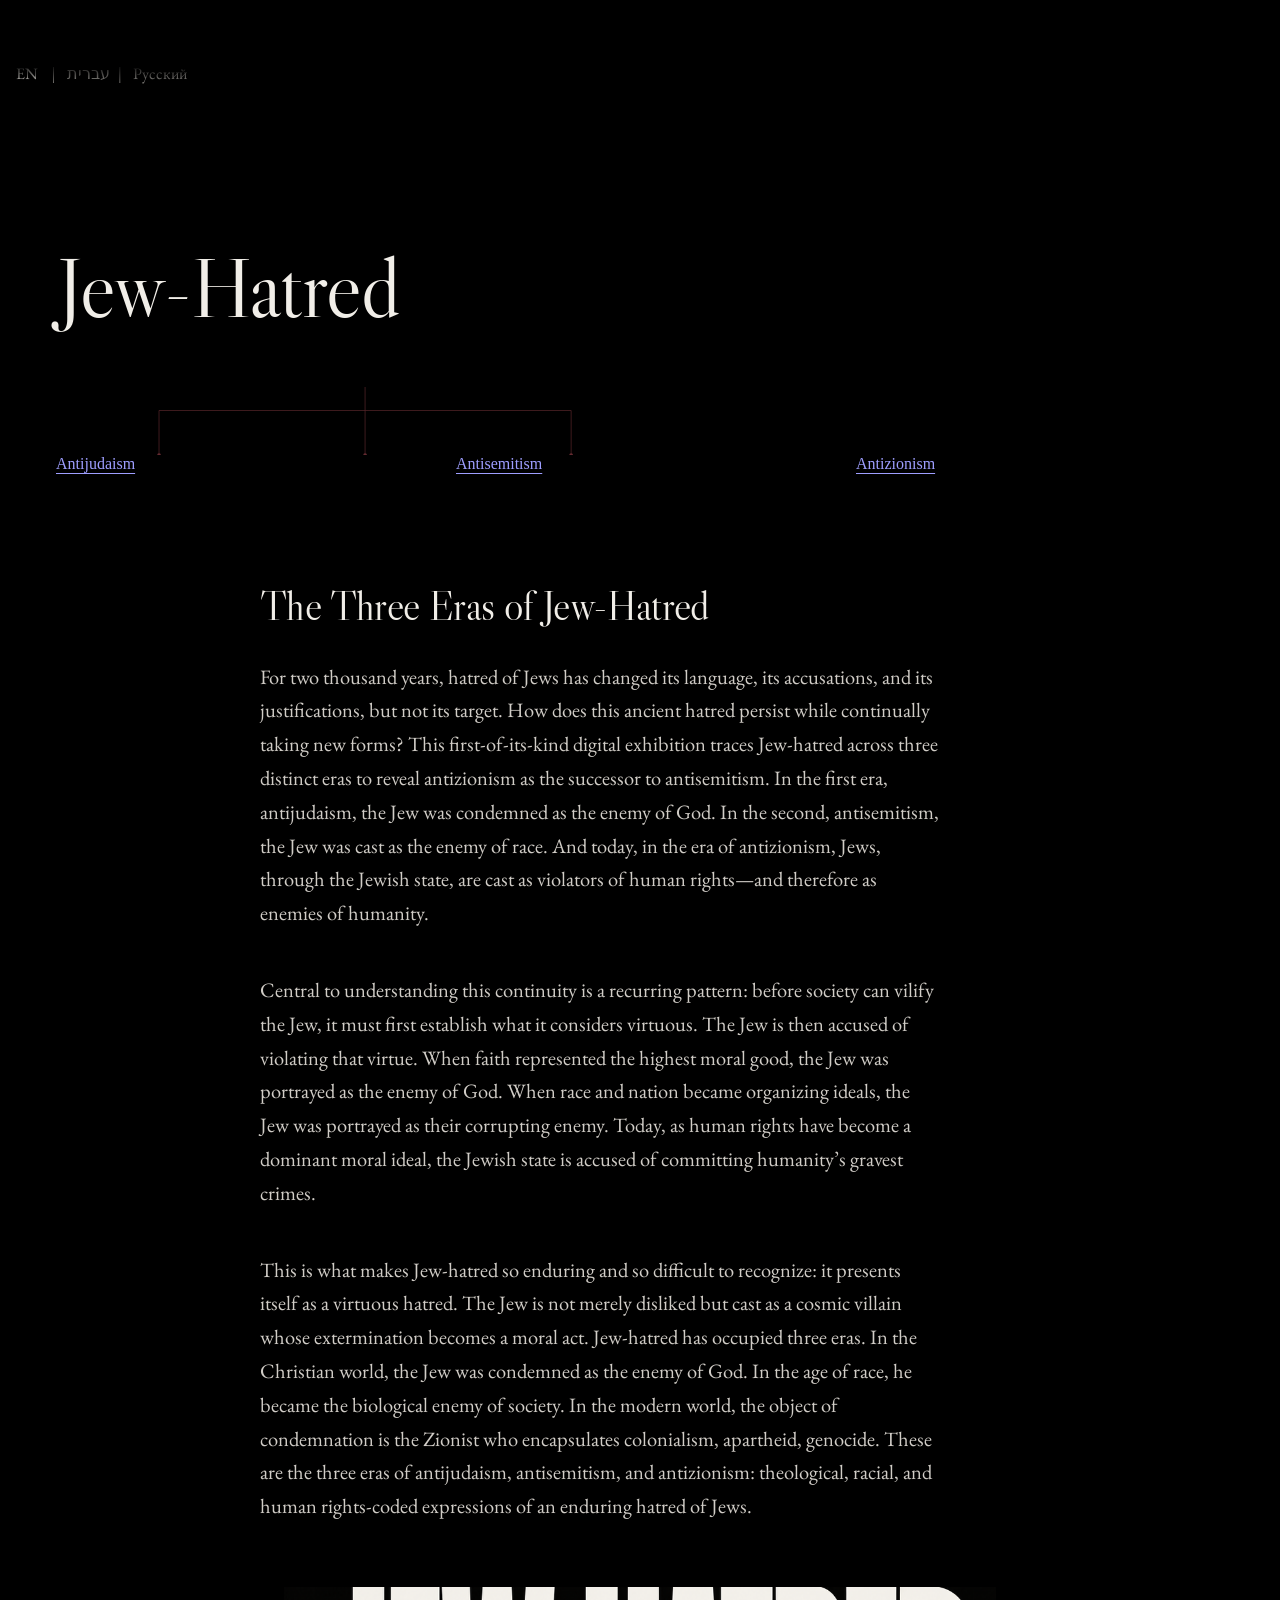
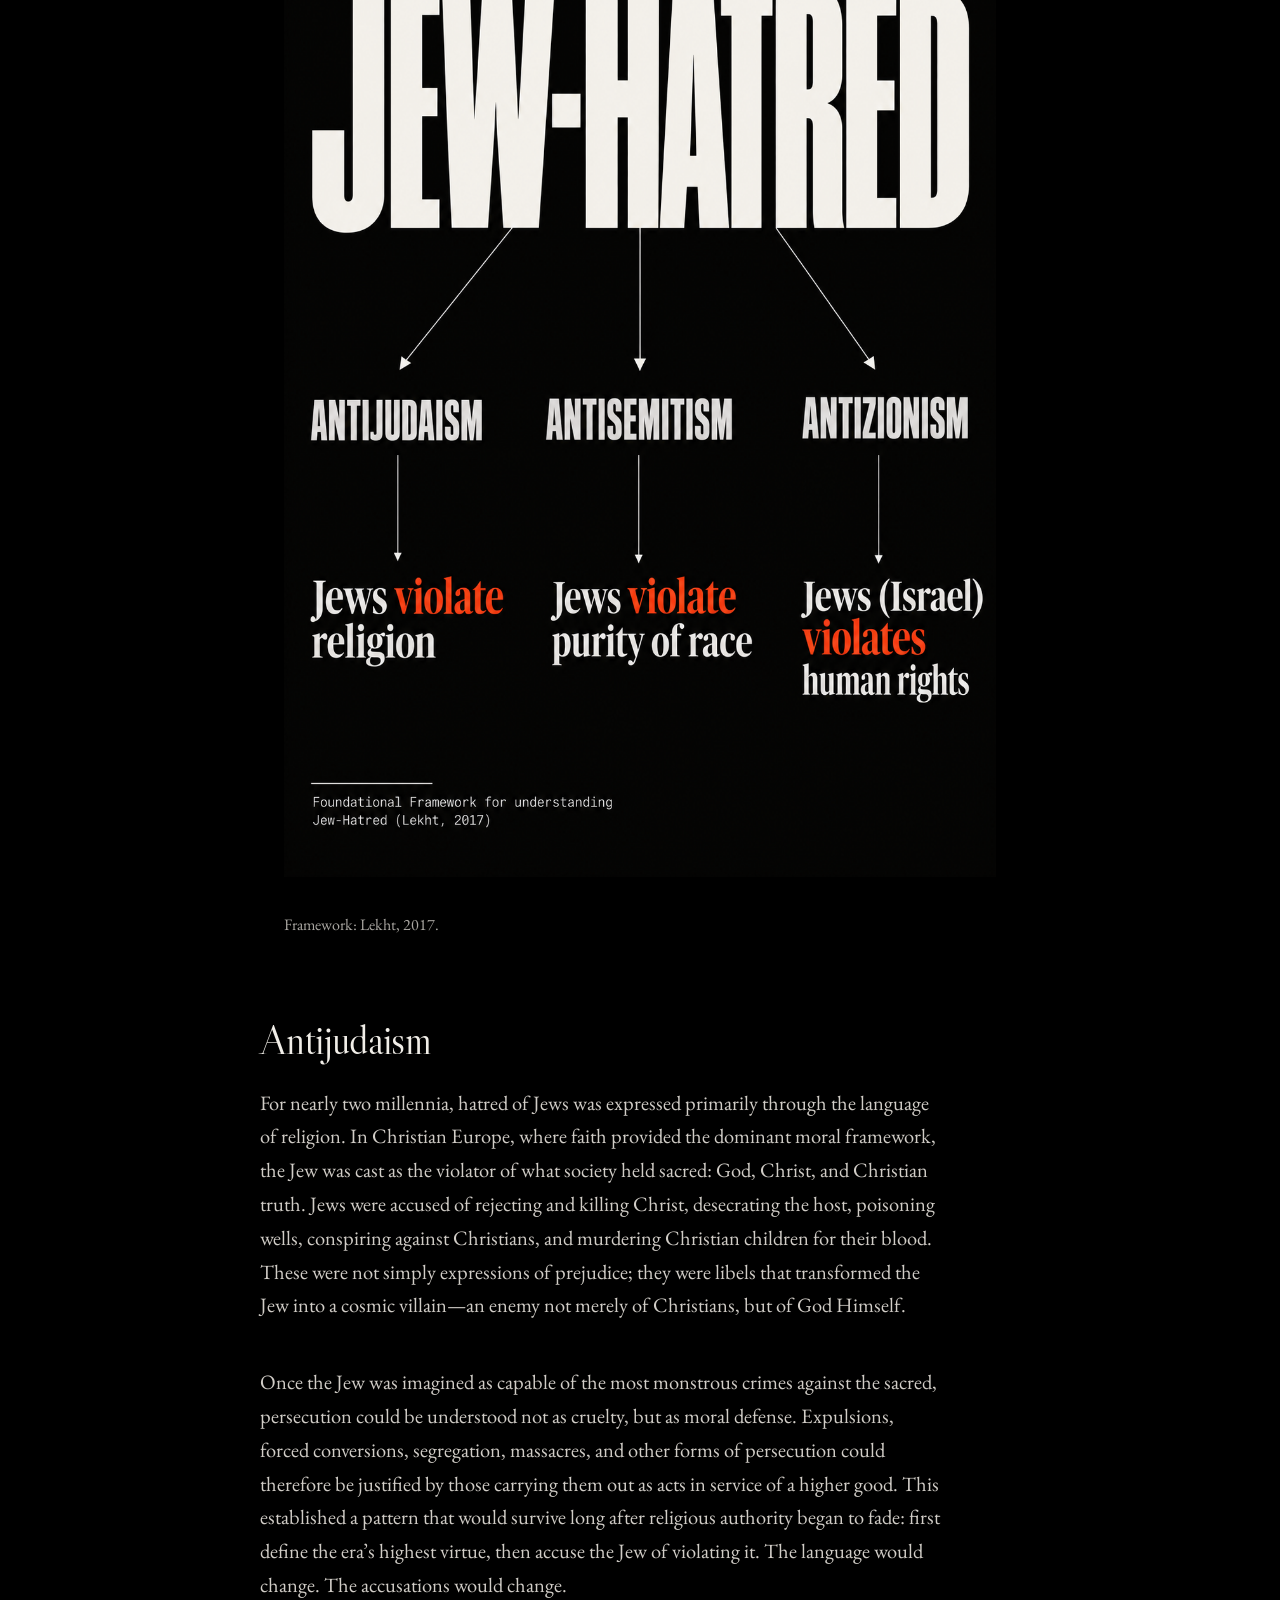
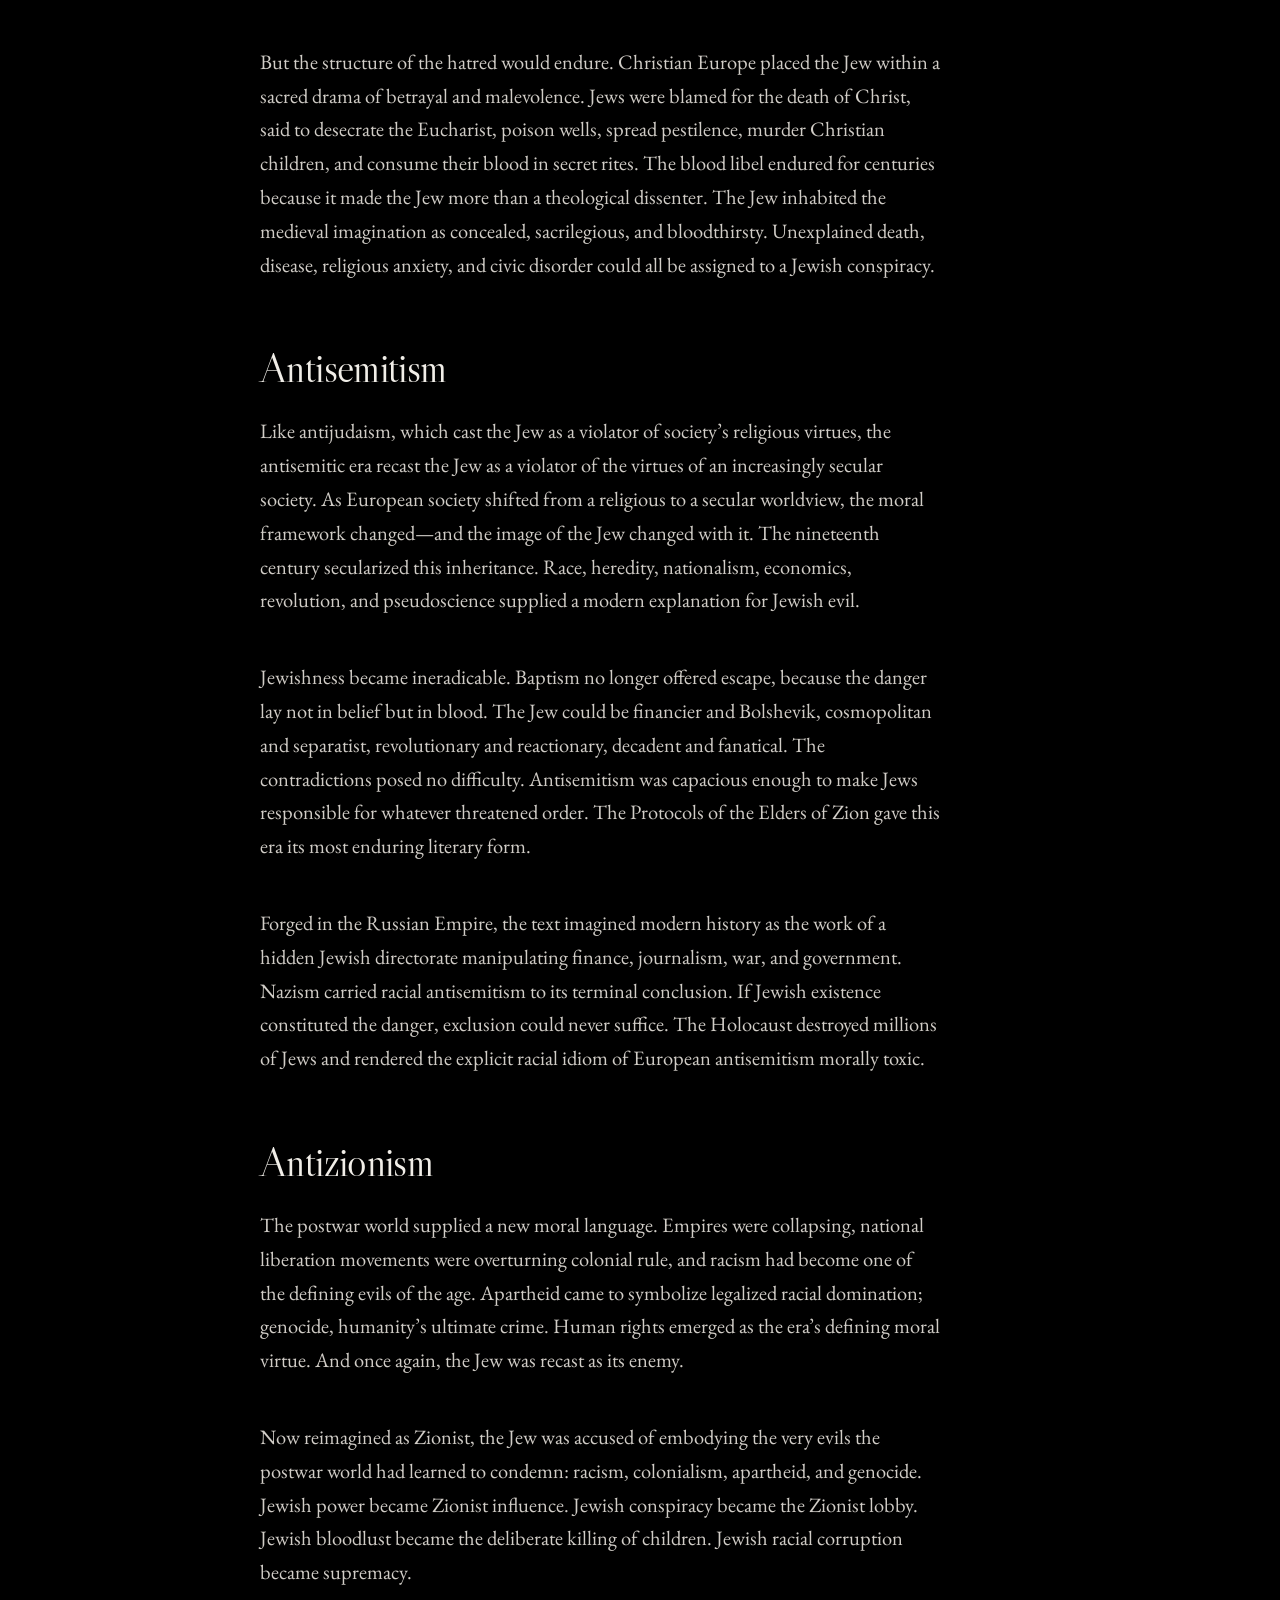
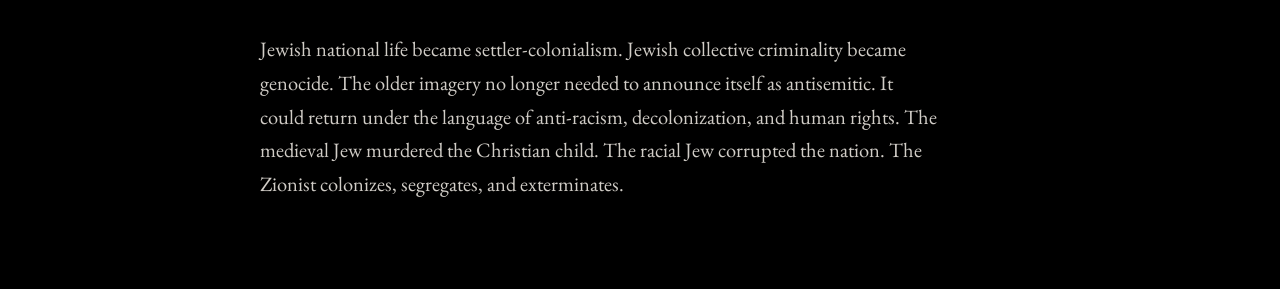
==== commit 1780ca69: "Remove entrance pills, artwork badges, and side chronology controls Keep the full exhibition, door l" ====
--- a/index.html
+++ b/index.html
@@ -52,7 +52,7 @@
 <script src="room-entry.js?v=20260929-entry-polish"></script>
 <link rel="stylesheet" href="https://fonts.googleapis.com/css2?family=EB+Garamond:wght@400;500&family=Noto+Serif+Hebrew:wght@400;500&display=swap"/>
 <script src="gallery-audio.js?v=20260929-entry-polish"></script>
-<link rel="stylesheet" href="gallery-finish.css?v=20260929-equal-width"/>
+<link rel="stylesheet" href="gallery-finish.css?v=20261011-clean-20260929-equal-width"/>
 </head>
 <body class="new-page home-page gallery-design">
 <a class="skip-link" href="#main-content" data-en="Skip to main content" data-he="דילוג לתוכן הראשי" data-ru="Перейти к основному содержанию">Skip to main content</a>
@@ -88,7 +88,7 @@
 <div class="era-head"><h2 class="era-title" data-en="Antijudaism" data-he="אנטי-יהדות" data-ru="Антииудаизм">Antijudaism</h2></div>
 <div class="era-image-wrap"><picture class="responsive-art-picture"><img alt="Crucifixion detail from a historical mural" class="era-image door-source-image quality-standard" data-native-height="1407" data-native-width="1600" decoding="async" height="1407" loading="eager" src="door-antijudaism-crucifixion.jpg" width="1600"/></picture></div>
 </div>
-<span class="room-pill"><span data-en="Enter room I" data-he="כניסה לחדר I" data-ru="Войти в зал I">Enter room I</span><span aria-hidden="true">↗</span></span>
+
 </div>
 </div>
 </a>
@@ -100,7 +100,7 @@
 <div class="era-head"><h2 class="era-title" data-en="Antisemitism" data-he="אנטישמיות" data-ru="Антисемитизм">Antisemitism</h2></div>
 <div class="era-image-wrap"><picture class="responsive-art-picture"><img alt="Historical antisemitic illustration of a woman and a spider web" class="era-image door-source-image quality-standard" data-native-height="605" data-native-width="621" decoding="async" height="605" loading="eager" src="door-antisemitism-spider.jpg" width="621"/></picture></div>
 </div>
-<span class="room-pill"><span data-en="Enter room II" data-he="כניסה לחדר II" data-ru="Войти в зал II">Enter room II</span><span aria-hidden="true">↗</span></span>
+
 </div>
 </div>
 </a>
@@ -112,7 +112,7 @@
 <div class="era-head"><h2 class="era-title" data-en="Antizionism" data-he="אנטי-ציונות" data-ru="Антисионизм">Antizionism</h2></div>
 <div class="era-image-wrap"><picture class="responsive-art-picture"><img alt="Historical propaganda illustration of two swaddled babies" class="era-image door-source-image quality-standard" data-native-height="760" data-native-width="1046" decoding="async" height="760" loading="eager" src="door-antizionism-babies.jpg" width="1046"/></picture></div>
 </div>
-<span class="room-pill"><span data-en="Enter room III" data-he="כניסה לחדר III" data-ru="Войти в зал III">Enter room III</span><span aria-hidden="true">↗</span></span>
+
 </div>
 </div>
 </a>
--- a/gallery-finish.css
+++ b/gallery-finish.css
@@ -128,3 +128,22 @@
   object-fit:contain!important;
   object-position:center!important;
 }
+
+/* Remove the added rail and artwork navigation badges. */
+html body.gallery-design #museum-wayfinder,
+html body.gallery-design .chronology-rail,
+html body.gallery-design .timeline-marker,
+html body.gallery-design .click-hint,
+html body.gallery-design .museum-object-link,
+html body.gallery-design #main-content .era-card .room-pill,
+html body.gallery-design #main-content .era-arrow {display:none!important}
+html body.gallery-design #gallery::before,
+html body.gallery-design #gallery::after,
+html body.gallery-design .timeline-section::before,
+html body.gallery-design .timeline-section::after,
+html body.gallery-design .timeline-section .exhibition-container::after,
+html body.gallery-design .info-panel::before,
+html body.gallery-design .info-block::before,
+html body.gallery-design .info-block::after {display:none!important;content:none!important}
+html body.gallery-design .info-block,
+html body.gallery-design .history-panel {border-left:0!important;border-right:0!important}
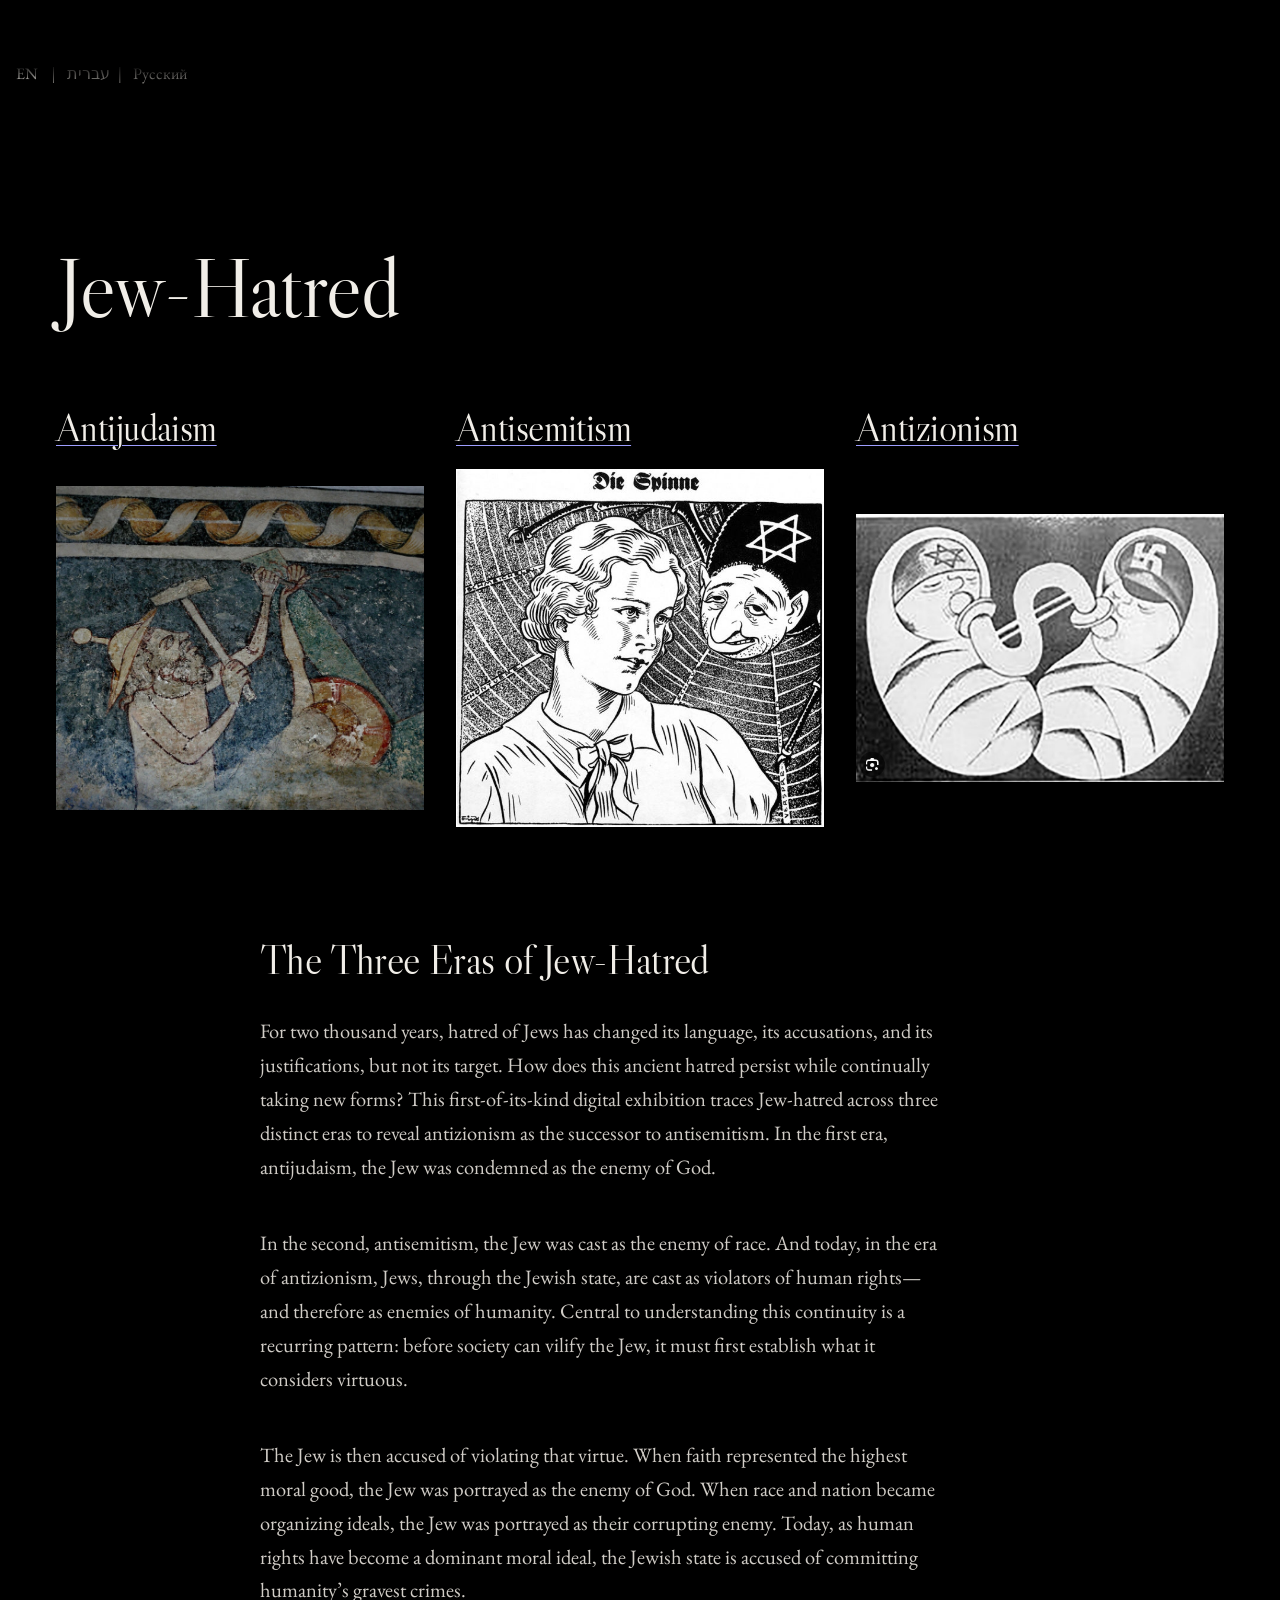
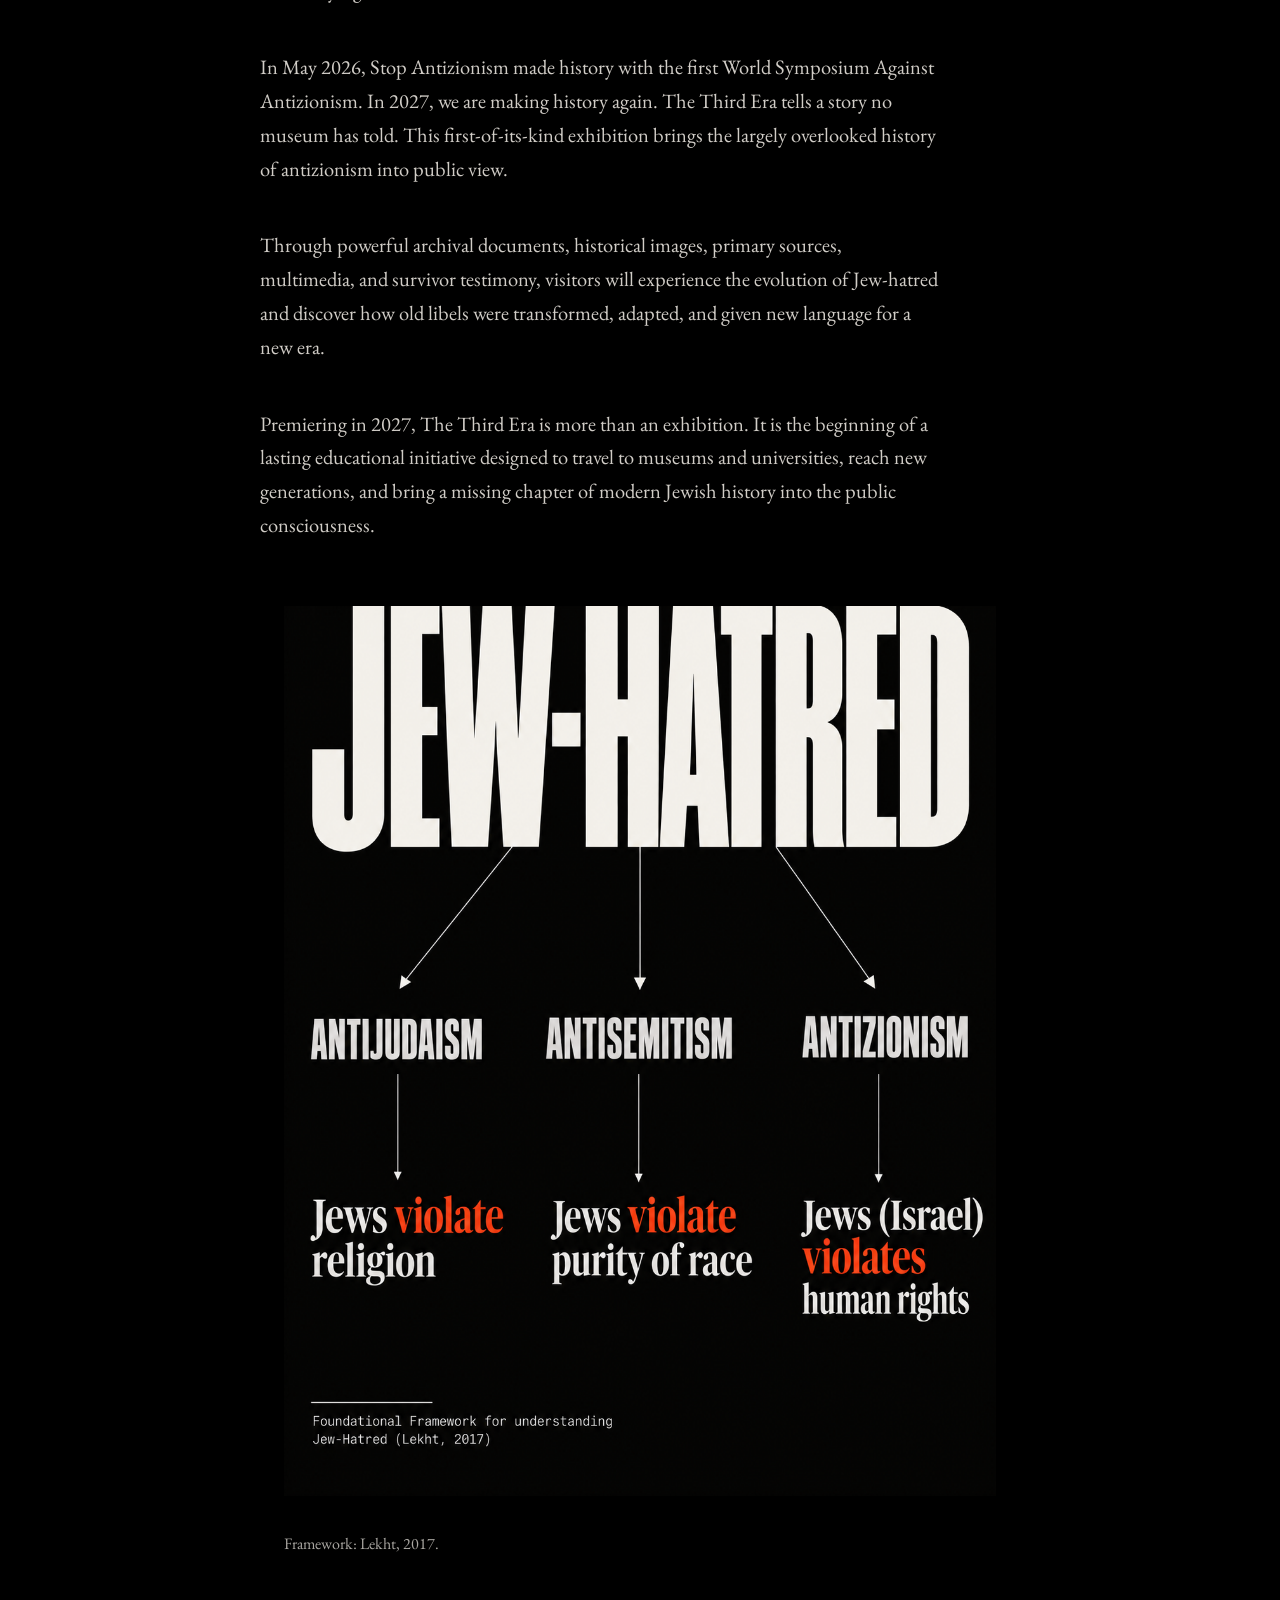
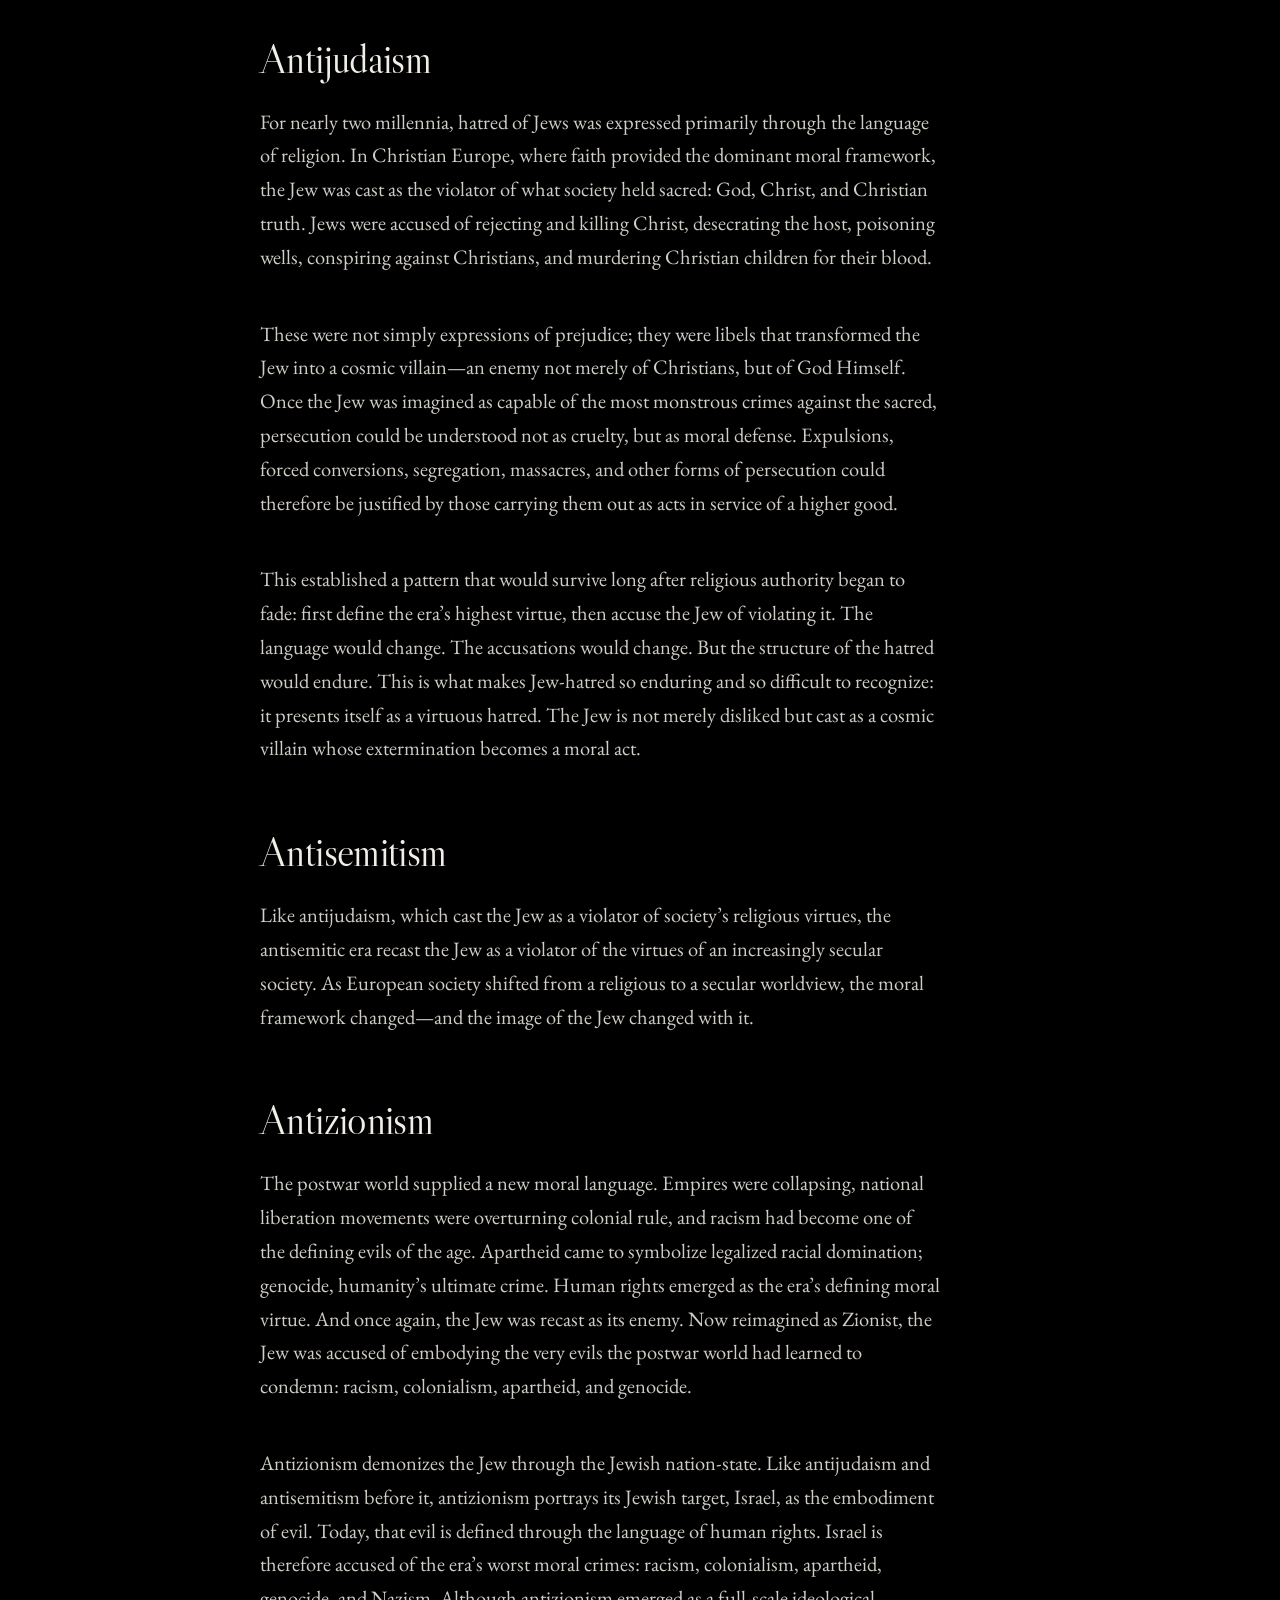
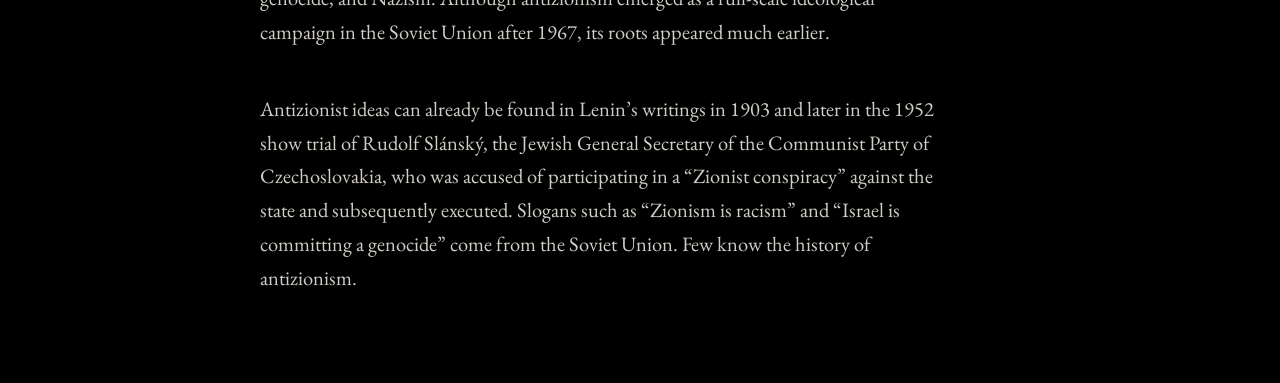
==== commit 4e7c7c6e: "Match the complete Three Eras exhibition with three visible image doors Use the reviewed Three Eras " ====
--- a/index.html
+++ b/index.html
@@ -1,143 +1,146 @@
-<!DOCTYPE html>
-
-<html dir="ltr" lang="en">
-<head>
-<meta charset="utf-8"/>
-<meta content="width=device-width,initial-scale=1,viewport-fit=cover" name="viewport"/>
-<meta content="dark" name="color-scheme"/>
-<title>Jew-Hatred | Stop Antizionism</title>
-<!-- STOPAZ SEO START -->
-<meta name="description" content="An educational digital exhibition tracing three historical eras of Jew-hatred: antijudaism, antisemitism, and modern antizionism."/>
-<meta name="robots" content="index,follow,max-image-preview:large"/>
-<meta name="theme-color" content="#000000"/>
-<link rel="canonical" href="https://kilejones-alt.github.io/Exhibit-Full/"/>
-<meta property="og:type" content="website"/>
-<meta property="og:site_name" content="Stop Antizionism"/>
-<meta property="og:title" content="Jew-Hatred | Stop Antizionism"/>
-<meta property="og:description" content="An educational digital exhibition tracing three historical eras of Jew-hatred: antijudaism, antisemitism, and modern antizionism."/>
-<meta property="og:url" content="https://kilejones-alt.github.io/Exhibit-Full/"/>
-<meta property="og:image" content="https://kilejones-alt.github.io/Exhibit-Full/door-antizionism-babies.jpg"/>
-<meta property="og:image:alt" content="Stop Antizionism — Three Eras of Jew-Hatred exhibition"/>
-<meta property="og:locale" content="en_US"/>
-<meta name="twitter:card" content="summary_large_image"/>
-<meta name="twitter:title" content="Jew-Hatred | Stop Antizionism"/>
-<meta name="twitter:description" content="An educational digital exhibition tracing three historical eras of Jew-hatred: antijudaism, antisemitism, and modern antizionism."/>
-<meta name="twitter:image" content="https://kilejones-alt.github.io/Exhibit-Full/door-antizionism-babies.jpg"/>
-<!-- STOPAZ SEO END -->
-<link href="https://fonts.googleapis.com" rel="preconnect"/><link crossorigin="" href="https://fonts.gstatic.com" rel="preconnect"/><link href="https://fonts.googleapis.com/css2?family=Libre+Caslon+Display&amp;family=EB+Garamond:wght@400;500&amp;family=Cormorant+Garamond:wght@400;500;600&amp;family=Source+Sans+3:opsz,wght@8..60,300;8..60,400;8..60,500;8..60,600&amp;display=swap" rel="stylesheet"/><link href="site.css" rel="stylesheet"/>
-
-<style>
-/* Door artwork: show the complete selected work. No cropping on the three front doors. */
-.home-page .era-image-wrap{
-  background:#141417;
-}
-.home-page .era-image{
-  object-fit:contain !important;
-  object-position:center center !important;
-  transform-origin:center center;
-}
-/* Keep every pixel of the selected door art visible. The door card may move; the artwork itself never scales/crops. */
-.home-page .era-image,
-.home-page .era-card:hover .era-image,
-.home-page .era-card:focus-visible .era-image{
-  transform:none !important;
-  object-fit:contain !important;
-  object-position:50% 50% !important;
-}
-/* No additional homepage prose below the doors. */
-.home-page .exhibition-announcement{display:none !important;}
-</style>
-<link href="final.css" rel="stylesheet"/>
-<link rel="stylesheet" href="room-entry.css?v=20260929-entry-polish"/>
-<script src="room-entry.js?v=20260929-entry-polish"></script>
-<link rel="stylesheet" href="https://fonts.googleapis.com/css2?family=EB+Garamond:wght@400;500&family=Noto+Serif+Hebrew:wght@400;500&display=swap"/>
-<script src="gallery-audio.js?v=20260929-entry-polish"></script>
-<link rel="stylesheet" href="gallery-finish.css?v=20261011-clean-20260929-equal-width"/>
-</head>
-<body class="new-page home-page gallery-design">
-<a class="skip-link" href="#main-content" data-en="Skip to main content" data-he="דילוג לתוכן הראשי" data-ru="Перейти к основному содержанию">Skip to main content</a>
-<div aria-hidden="true" id="ambient-light"></div>
-<audio id="bg-audio" loop preload="metadata" src="lacrymosa-piano.mp3"></audio>
-<a aria-label="Stop Antizionism home" data-aria-en="Stop Antizionism home" data-aria-he="דף הבית של Stop Antizionism" data-aria-ru="Главная Stop Antizionism" class="site-brand-link" href="index.html">
-<img alt="Stop Antizionism" class="site-brand" decoding="async" fetchpriority="auto" height="292" loading="eager" src="stop-antizionism-logo.webp" width="2048"/>
-</a>
-<nav aria-label="Page controls" data-aria-en="Page controls" data-aria-he="פקדי עמוד" data-aria-ru="Элементы управления страницей" class="controls-nav">
-<div class="nav-box"><button aria-pressed="false" class="audio-btn" id="audio-btn" type="button">AUDIO: OFF</button></div>
-<div class="nav-box">
-<button class="lang-btn active" aria-label="Switch language to English" data-aria-en="Switch language to English" data-aria-he="החלפת השפה לאנגלית" data-aria-ru="Переключить язык на английский" id="btn-en" type="button">EN</button><span class="nav-separator">|</span>
-<button class="lang-btn" aria-label="Switch language to Hebrew" data-aria-en="Switch language to Hebrew" data-aria-he="החלפת השפה לעברית" data-aria-ru="Переключить язык на иврит" id="btn-he" type="button">עברית</button><span class="nav-separator">|</span>
-<button class="lang-btn" aria-label="Switch language to Russian" data-aria-en="Switch language to Russian" data-aria-he="החלפת השפה לרוסית" data-aria-ru="Переключить язык на русский" id="btn-ru" type="button">Русский</button>
-</div>
-</nav>
-<main class="home-main" id="main-content" tabindex="-1">
-<header class="home-intro">
-<h1 class="home-title" data-en="Jew-Hatred" data-he="שנאת יהודים" data-ru="Ненависть к евреям">Jew-Hatred</h1>
-<svg aria-hidden="true" class="desktop-connector" preserveaspectratio="none" viewbox="0 0 1000 110">
-<path d="M500 0V38M500 38H166.667M500 38H833.333M166.667 38V110M500 38V110M833.333 38V110"></path>
-<circle cx="166.667" cy="110" r="3"></circle>
-<circle cx="500" cy="110" r="3"></circle>
-<circle cx="833.333" cy="110" r="3"></circle>
-</svg>
-</header>
-<section id="rooms" aria-label="Three eras of Jew-hatred" class="era-grid">
-<a aria-label="Open Antijudaism gallery" class="era-card historical-threshold" data-aria-en="Open Antijudaism gallery" data-aria-he="פתיחת גלריית אנטי-יהדות" data-aria-ru="Открыть галерею: Антииудаизм" href="antijudaism.html?v=20260928-reviewed" style="--door-image:url('door-antijudaism-crucifixion.jpg')">
-<span aria-hidden="true" class="mobile-node"></span>
-<div class="door-rotator">
-<div class="door-face door-front">
-<div class="era-inner">
-<div class="era-head"><h2 class="era-title" data-en="Antijudaism" data-he="אנטי-יהדות" data-ru="Антииудаизм">Antijudaism</h2></div>
-<div class="era-image-wrap"><picture class="responsive-art-picture"><img alt="Crucifixion detail from a historical mural" class="era-image door-source-image quality-standard" data-native-height="1407" data-native-width="1600" decoding="async" height="1407" loading="eager" src="door-antijudaism-crucifixion.jpg" width="1600"/></picture></div>
-</div>
-
-</div>
-</div>
-</a>
-<a aria-label="Open Antisemitism gallery" class="era-card historical-threshold" data-aria-en="Open Antisemitism gallery" data-aria-he="פתיחת גלריית אנטישמיות" data-aria-ru="Открыть галерею: Антисемитизм" href="antisemitism.html?v=20260928-reviewed" style="--door-image:url('door-antisemitism-spider.jpg')">
-<span aria-hidden="true" class="mobile-node"></span>
-<div class="door-rotator">
-<div class="door-face door-front">
-<div class="era-inner">
-<div class="era-head"><h2 class="era-title" data-en="Antisemitism" data-he="אנטישמיות" data-ru="Антисемитизм">Antisemitism</h2></div>
-<div class="era-image-wrap"><picture class="responsive-art-picture"><img alt="Historical antisemitic illustration of a woman and a spider web" class="era-image door-source-image quality-standard" data-native-height="605" data-native-width="621" decoding="async" height="605" loading="eager" src="door-antisemitism-spider.jpg" width="621"/></picture></div>
-</div>
-
-</div>
-</div>
-</a>
-<a aria-label="Open Antizionism gallery" class="era-card antizionism historical-threshold" data-aria-en="Open Antizionism gallery" data-aria-he="פתיחת גלריית אנטי-ציונות" data-aria-ru="Открыть галерею: Антисионизм" href="exhibition.html?v=20260928-reviewed" style="--door-image:url('door-antizionism-babies.jpg')">
-<span aria-hidden="true" class="mobile-node"></span>
-<div class="door-rotator">
-<div class="door-face door-front">
-<div class="era-inner">
-<div class="era-head"><h2 class="era-title" data-en="Antizionism" data-he="אנטי-ציונות" data-ru="Антисионизм">Antizionism</h2></div>
-<div class="era-image-wrap"><picture class="responsive-art-picture"><img alt="Historical propaganda illustration of two swaddled babies" class="era-image door-source-image quality-standard" data-native-height="760" data-native-width="1046" decoding="async" height="760" loading="eager" src="door-antizionism-babies.jpg" width="1046"/></picture></div>
-</div>
-
-</div>
-</div>
-</a>
-</section><section aria-label="The Three Eras of Jew-Hatred" class="home-source-context">
-<h2 data-en="The Three Eras of Jew-Hatred" data-he="שלוש תקופות של שנאת יהודים" data-ru="Три эпохи ненависти к евреям">The Three Eras of Jew-Hatred</h2>
-<div class="three-eras-intro">
-<p data-en="Jew-hatred has occupied three eras. In the Christian world, the Jew was condemned as the enemy of God. In the age of race, he became the biological enemy of society. In the modern world, the object of condemnation is the Zionist who encapsulates colonialism, apartheid, genocide. These are the three eras of antijudaism, antisemitism, and antizionism: theological, racial, and human rights-coded expressions of an enduring hatred of Jews." data-he="שנאת יהודים עברה שלוש תקופות. בעולם הנוצרי היהודי גונה כאויב האל. בעידן הגזע הוא נעשה לאויב הביולוגי של החברה. בעולם המודרני מושא הגינוי הוא הציוני, המגלם קולוניאליזם, אפרטהייד ורצח עם. אלה שלוש התקופות של אנטי־יהדות, אנטישמיות ואנטי־ציונות: ביטויים תיאולוגיים, גזעיים ומקודדי־זכויות־אדם של שנאה מתמשכת ליהודים." data-ru="Ненависть к евреям прошла через три эпохи. В христианском мире еврей осуждался как враг Бога. В эпоху расы он стал биологическим врагом общества. В современном мире объектом осуждения становится сионист, воплощающий колониализм, апартеид и геноцид. Это три эпохи антииудаизма, антисемитизма и антисионизма: теологические, расовые и закодированные в языке прав человека выражения устойчивой ненависти к евреям.">Jew-hatred has occupied three eras. In the Christian world, the Jew was condemned as the enemy of God. In the age of race, he became the biological enemy of society. In the modern world, the object of condemnation is the Zionist who encapsulates colonialism, apartheid, genocide. These are the three eras of antijudaism, antisemitism, and antizionism: theological, racial, and human rights-coded expressions of an enduring hatred of Jews.</p></div>
-<figure class="home-framework" aria-label="Jew-hatred conceptual framework">
-<div class="home-framework-art"><img src="jew-hatred-conceptual-framework.png" width="1122" height="1402" loading="lazy" decoding="async" alt="Lekht’s conceptual framework: antijudaism portrays Jews as violating religion; antisemitism portrays Jews as violating racial purity; antizionism portrays Israel as violating human rights."/></div>
-<figcaption data-en="Framework: Lekht, 2017." data-he="מסגרת מושגית: לכט, 2017." data-ru="Концептуальная схема: Лехт, 2017.">Framework: Lekht, 2017.</figcaption>
-</figure>
-<div class="era-source-section">
-<h3 data-en="Antijudaism" data-he="אנטי־יהדות" data-ru="Антииудаизм">Antijudaism</h3>
-<p data-en="Christian Europe placed the Jew within a sacred drama of betrayal and malevolence. Jews were blamed for the death of Christ, said to desecrate the Eucharist, poison wells, spread pestilence, murder Christian children, and consume their blood in secret rites. The blood libel endured for centuries because it made the Jew more than a theological dissenter. The Jew inhabited the medieval imagination as concealed, sacrilegious, and bloodthirsty. Unexplained death, disease, religious anxiety, and civic disorder could all be assigned to a Jewish conspiracy." data-he="אירופה הנוצרית הציבה את היהודי בתוך דרמה מקודשת של בגידה ורשעות. יהודים הואשמו במותו של ישו, בחילול לחם הקודש, בהרעלת בארות, בהפצת מגפות, ברצח ילדים נוצרים ובצריכת דמם בטקסים חשאיים. עלילת הדם שרדה מאות שנים מפני שהפכה את היהודי ליותר מחולק תיאולוגי. בדמיון ימי־הביניים היהודי הופיע כנסתר, מחלל קודש וצמא דם. מוות בלתי מוסבר, מחלה, חרדה דתית ואי־סדר אזרחי יכלו כולם להיות מיוחסים לקנוניה יהודית." data-ru="Христианская Европа поместила еврея в священную драму предательства и злонамеренности. Евреев обвиняли в смерти Христа, в осквернении Евхаристии, отравлении колодцев, распространении мора, убийстве христианских детей и употреблении их крови в тайных обрядах. Кровавый навет сохранялся веками, потому что делал еврея чем-то большим, чем богословским инакомыслящим. В средневековом воображении еврей был скрытным, святотатственным и кровожадным. Необъяснимая смерть, болезнь, религиозная тревога и гражданский беспорядок могли быть приписаны еврейскому заговору.">Christian Europe placed the Jew within a sacred drama of betrayal and malevolence. Jews were blamed for the death of Christ, said to desecrate the Eucharist, poison wells, spread pestilence, murder Christian children, and consume their blood in secret rites. The blood libel endured for centuries because it made the Jew more than a theological dissenter. The Jew inhabited the medieval imagination as concealed, sacrilegious, and bloodthirsty. Unexplained death, disease, religious anxiety, and civic disorder could all be assigned to a Jewish conspiracy.</p>
-</div>
-<div class="era-source-section">
-<h3 data-en="Antisemitism" data-he="אנטישמיות" data-ru="Антисемитизм">Antisemitism</h3>
-<p data-en="The nineteenth century secularized this inheritance. Race, heredity, nationalism, economics, revolution, and pseudoscience supplied a modern explanation for Jewish evil. Jewishness became ineradicable. Baptism no longer offered escape, because the danger lay not in belief but in blood. The Jew could be financier and Bolshevik, cosmopolitan and separatist, revolutionary and reactionary, decadent and fanatical. The contradictions posed no difficulty. Antisemitism was capacious enough to make Jews responsible for whatever threatened order. The Protocols of the Elders of Zion gave this era its most enduring literary form. Forged in the Russian Empire, the text imagined modern history as the work of a hidden Jewish directorate manipulating finance, journalism, war, and government. Nazism carried racial antisemitism to its terminal conclusion. If Jewish existence constituted the danger, exclusion could never suffice. The Holocaust destroyed millions of Jews and rendered the explicit racial idiom of European antisemitism morally toxic." data-he="המאה התשע־עשרה חילנה את הירושה הזאת. גזע, תורשה, לאומיות, כלכלה, מהפכה ופסאודו־מדע סיפקו הסבר מודרני לרוע יהודי. היהודיות נעשתה לבלתי־מחיקה. הטבילה כבר לא הציעה מוצא, מפני שהסכנה נתפסה לא באמונה אלא בדם. היהודי יכול היה להיות מממן ובולשביק, קוסמופוליטי ובדלן, מהפכן וריאקציונר, דקדנט וקנאי. הסתירות לא היו מכשול. האנטישמיות הייתה רחבה דיה כדי להטיל על היהודים אחריות לכל מה שאיים על הסדר. הפרוטוקולים של זקני ציון העניקו לעידן הזה את צורתו הספרותית העמידה ביותר. הזיוף, שנוצר באימפריה הרוסית, תיאר את ההיסטוריה המודרנית כמעשה ידיה של הנהגה יהודית חשאית המפעילה מימון, עיתונות, מלחמה וממשלה. הנאציזם הביא את האנטישמיות הגזעית למסקנתה הסופית. אם עצם הקיום היהודי הוא הסכנה, הדרה לעולם לא תספיק. השואה השמידה מיליוני יהודים והפכה את השפה הגזעית המפורשת של האנטישמיות האירופית לרעילה מבחינה מוסרית." data-ru="XIX век секуляризировал это наследие. Раса, наследственность, национализм, экономика, революция и псевдонаука дали современное объяснение «еврейскому злу». Еврейство стало считаться неискоренимым. Крещение больше не давало выхода, потому что опасность усматривали не в вере, а в крови. Еврей мог быть финансистом и большевиком, космополитом и сепаратистом, революционером и реакционером, декадентом и фанатиком. Противоречия не мешали. Антисемитизм был достаточно вместителен, чтобы возлагать на евреев ответственность за всё, что угрожало порядку. «Протоколы сионских мудрецов» придали этой эпохе её наиболее живучую литературную форму. Подделка, созданная в Российской империи, представляла современную историю как дело тайной еврейской дирекции, управляющей финансами, журналистикой, войнами и правительствами. Нацизм довёл расовый антисемитизм до его предельного вывода. Если опасностью считалось само еврейское существование, исключения было недостаточно. Холокост уничтожил миллионы евреев и сделал откровенно расовый язык европейского антисемитизма морально токсичным.">The nineteenth century secularized this inheritance. Race, heredity, nationalism, economics, revolution, and pseudoscience supplied a modern explanation for Jewish evil. Jewishness became ineradicable. Baptism no longer offered escape, because the danger lay not in belief but in blood. The Jew could be financier and Bolshevik, cosmopolitan and separatist, revolutionary and reactionary, decadent and fanatical. The contradictions posed no difficulty. Antisemitism was capacious enough to make Jews responsible for whatever threatened order. The Protocols of the Elders of Zion gave this era its most enduring literary form. Forged in the Russian Empire, the text imagined modern history as the work of a hidden Jewish directorate manipulating finance, journalism, war, and government. Nazism carried racial antisemitism to its terminal conclusion. If Jewish existence constituted the danger, exclusion could never suffice. The Holocaust destroyed millions of Jews and rendered the explicit racial idiom of European antisemitism morally toxic.</p></div>
-<div class="era-source-section">
-<h3 data-en="Antizionism" data-he="אנטי־ציונות" data-ru="Антисионизм">Antizionism</h3>
-<p data-en="The postwar world supplied another language. The empire was collapsing. National liberation movements were overturning colonial rule. Racism had become one of the defining evils of the postwar order. Apartheid stood for legalized racial domination. Genocide named humanity's ultimate crime. Within this, the Jew was recast as the Zionist. Jewish power became Zionist influence. Jewish conspiracy became the Zionist lobby. Jewish bloodlust became the deliberate killing of children. Jewish racial corruption became supremacy. Jewish national life became settler-colonialism. Jewish collective criminality became genocide. The older imagery no longer needed to announce itself as antisemitic. It could return under the language of anti-racism, decolonization, and human rights. The medieval Jew murdered the Christian child. The racial Jew corrupted the nation. The Zionist colonizes, segregates, and exterminates." data-he="העולם שלאחר המלחמה סיפק שפה אחרת. האימפריות קרסו. תנועות שחרור לאומיות הפילו שלטון קולוניאלי. הגזענות נעשתה לאחת הרעות המגדירות של הסדר שלאחר המלחמה. אפרטהייד סימל שליטה גזעית המעוגנת בחוק. רצח עם נתן שם לפשע העליון של האנושות. בתוך המסגרת הזאת עוצב היהודי מחדש כציוני. כוח יהודי נעשה להשפעה ציונית. קנוניה יהודית נעשתה ללובי הציוני. צמא דם יהודי נעשה להרג מכוון של ילדים. שחיתות גזעית יהודית נעשתה לעליונות. חיים לאומיים יהודיים נעשו לקולוניאליזם התיישבותי. עבריינות קולקטיבית יהודית נעשתה לרצח עם. הדימויים הישנים כבר לא נזקקו להכריז על עצמם כאנטישמיים. הם יכלו לשוב בשפת האנטי־גזענות, הדה־קולוניזציה וזכויות האדם. היהודי של ימי הביניים רצח את הילד הנוצרי. היהודי הגזעי השחית את האומה. הציוני מתיישב כקולוניאליסט, מפריד ומשמיד." data-ru="Послевоенный мир предложил иной язык. Империи рушились. Движения национального освобождения свергали колониальное господство. Расизм стал одним из определяющих зол послевоенного порядка. Апартеид означал узаконенное расовое господство. Геноцид назвал высшее преступление против человечества. В этой системе еврей был переосмыслен как сионист. Еврейская власть стала «сионистским влиянием». Еврейский заговор — «сионистским лобби». Еврейская кровожадность — преднамеренным убийством детей. Еврейская расовая порочность — превосходством. Еврейская национальная жизнь — поселенческим колониализмом. Еврейская коллективная преступность — геноцидом. Старым образам больше не требовалось объявлять себя антисемитскими. Они могли вернуться на языке антирасизма, деколонизации и прав человека. Средневековый еврей убивал христианского ребёнка. Расовый еврей разлагал нацию. Сионист колонизирует, сегрегирует и уничтожает.">The postwar world supplied another language. The empire was collapsing. National liberation movements were overturning colonial rule. Racism had become one of the defining evils of the postwar order. Apartheid stood for legalized racial domination. Genocide named humanity's ultimate crime. Within this, the Jew was recast as the Zionist. Jewish power became Zionist influence. Jewish conspiracy became the Zionist lobby. Jewish bloodlust became the deliberate killing of children. Jewish racial corruption became supremacy. Jewish national life became settler-colonialism. Jewish collective criminality became genocide. The older imagery no longer needed to announce itself as antisemitic. It could return under the language of anti-racism, decolonization, and human rights. The medieval Jew murdered the Christian child. The racial Jew corrupted the nation. The Zionist colonizes, segregates, and exterminates.</p></div>
-</section>
-
-</main>
-<script src="site.js?v=20260924-languages-music"></script>
-<script src="final.js?v=20260929-entry-polish"></script>
-</body>
-</html>
+<!DOCTYPE html>
+
+<html dir="ltr" lang="en">
+<head>
+<meta charset="utf-8"/>
+<meta content="width=device-width,initial-scale=1,viewport-fit=cover" name="viewport"/>
+<meta content="dark" name="color-scheme"/>
+<title>Jew-Hatred | Stop Antizionism</title>
+<!-- STOPAZ SEO START -->
+<meta name="description" content="An educational digital exhibition tracing three historical eras of Jew-hatred: antijudaism, antisemitism, and modern antizionism."/>
+<meta name="robots" content="index,follow,max-image-preview:large"/>
+<meta name="theme-color" content="#000000"/>
+<link rel="canonical" href="https://kilejones-alt.github.io/Exhibit-Full/"/>
+<meta property="og:type" content="website"/>
+<meta property="og:site_name" content="Stop Antizionism"/>
+<meta property="og:title" content="Jew-Hatred | Stop Antizionism"/>
+<meta property="og:description" content="An educational digital exhibition tracing three historical eras of Jew-hatred: antijudaism, antisemitism, and modern antizionism."/>
+<meta property="og:url" content="https://kilejones-alt.github.io/Exhibit-Full/"/>
+<meta property="og:image" content="https://kilejones-alt.github.io/Exhibit-Full/door-antizionism-babies.jpg"/>
+<meta property="og:image:alt" content="Stop Antizionism — Three Eras of Jew-Hatred exhibition"/>
+<meta property="og:locale" content="en_US"/>
+<meta name="twitter:card" content="summary_large_image"/>
+<meta name="twitter:title" content="Jew-Hatred | Stop Antizionism"/>
+<meta name="twitter:description" content="An educational digital exhibition tracing three historical eras of Jew-hatred: antijudaism, antisemitism, and modern antizionism."/>
+<meta name="twitter:image" content="https://kilejones-alt.github.io/Exhibit-Full/door-antizionism-babies.jpg"/>
+<!-- STOPAZ SEO END -->
+<link href="https://fonts.googleapis.com" rel="preconnect"/><link crossorigin="" href="https://fonts.gstatic.com" rel="preconnect"/><link href="https://fonts.googleapis.com/css2?family=Libre+Caslon+Display&amp;family=EB+Garamond:wght@400;500&amp;family=Cormorant+Garamond:wght@400;500;600&amp;family=Source+Sans+3:opsz,wght@8..60,300;8..60,400;8..60,500;8..60,600&amp;display=swap" rel="stylesheet"/><link href="site.css" rel="stylesheet"/>
+
+<style>
+/* Door artwork: show the complete selected work. No cropping on the three front doors. */
+.home-page .era-image-wrap{
+  background:#141417;
+}
+.home-page .era-image{
+  object-fit:contain !important;
+  object-position:center center !important;
+  transform-origin:center center;
+}
+/* Keep every pixel of the selected door art visible. The door card may move; the artwork itself never scales/crops. */
+.home-page .era-image,
+.home-page .era-card:hover .era-image,
+.home-page .era-card:focus-visible .era-image{
+  transform:none !important;
+  object-fit:contain !important;
+  object-position:50% 50% !important;
+}
+/* No additional homepage prose below the doors. */
+.home-page .exhibition-announcement{display:none !important;}
+</style>
+<link href="final.css" rel="stylesheet"/>
+<link rel="stylesheet" href="room-entry.css?v=20260929-entry-polish"/>
+<script src="room-entry.js?v=20260929-entry-polish"></script>
+<link rel="stylesheet" href="https://fonts.googleapis.com/css2?family=EB+Garamond:wght@400;500&family=Noto+Serif+Hebrew:wght@400;500&display=swap"/>
+<script src="gallery-audio.js?v=20260929-entry-polish"></script>
+<link rel="stylesheet" href="gallery-finish.css?v=20261011-doors-20260929-equal-width"/>
+</head>
+<body class="new-page home-page gallery-design">
+<a class="skip-link" href="#main-content" data-en="Skip to main content" data-he="דילוג לתוכן הראשי" data-ru="Перейти к основному содержанию">Skip to main content</a>
+<div aria-hidden="true" id="ambient-light"></div>
+<audio id="bg-audio" loop preload="metadata" src="lacrymosa-piano.mp3"></audio>
+<a aria-label="Stop Antizionism home" data-aria-en="Stop Antizionism home" data-aria-he="דף הבית של Stop Antizionism" data-aria-ru="Главная Stop Antizionism" class="site-brand-link" href="index.html">
+<img alt="Stop Antizionism" class="site-brand" decoding="async" fetchpriority="auto" height="292" loading="eager" src="stop-antizionism-logo.webp" width="2048"/>
+</a>
+<nav aria-label="Page controls" data-aria-en="Page controls" data-aria-he="פקדי עמוד" data-aria-ru="Элементы управления страницей" class="controls-nav">
+<div class="nav-box"><button aria-pressed="false" class="audio-btn" id="audio-btn" type="button">AUDIO: OFF</button></div>
+<div class="nav-box">
+<button class="lang-btn active" aria-label="Switch language to English" data-aria-en="Switch language to English" data-aria-he="החלפת השפה לאנגלית" data-aria-ru="Переключить язык на английский" id="btn-en" type="button">EN</button><span class="nav-separator">|</span>
+<button class="lang-btn" aria-label="Switch language to Hebrew" data-aria-en="Switch language to Hebrew" data-aria-he="החלפת השפה לעברית" data-aria-ru="Переключить язык на иврит" id="btn-he" type="button">עברית</button><span class="nav-separator">|</span>
+<button class="lang-btn" aria-label="Switch language to Russian" data-aria-en="Switch language to Russian" data-aria-he="החלפת השפה לרוסית" data-aria-ru="Переключить язык на русский" id="btn-ru" type="button">Русский</button>
+</div>
+</nav>
+<main class="home-main" id="main-content" tabindex="-1">
+<header class="home-intro">
+<h1 class="home-title" data-en="Jew-Hatred" data-he="שנאת יהודים" data-ru="Ненависть к евреям">Jew-Hatred</h1>
+<svg aria-hidden="true" class="desktop-connector" preserveaspectratio="none" viewbox="0 0 1000 110">
+<path d="M500 0V38M500 38H166.667M500 38H833.333M166.667 38V110M500 38V110M833.333 38V110"></path>
+<circle cx="166.667" cy="110" r="3"></circle>
+<circle cx="500" cy="110" r="3"></circle>
+<circle cx="833.333" cy="110" r="3"></circle>
+</svg>
+</header>
+<section id="rooms" aria-label="Three eras of Jew-hatred" class="era-grid">
+<a aria-label="Open Antijudaism gallery" class="era-card historical-threshold" data-aria-en="Open Antijudaism gallery" data-aria-he="פתיחת גלריית אנטי-יהדות" data-aria-ru="Открыть галерею: Антииудаизм" href="antijudaism.html?v=20260928-reviewed" style="--door-image:url('door-antijudaism-crucifixion.jpg')">
+<span aria-hidden="true" class="mobile-node"></span>
+<div class="door-rotator">
+<div class="door-face door-front">
+<div class="era-inner">
+<div class="era-head"><h2 class="era-title" data-en="Antijudaism" data-he="אנטי-יהדות" data-ru="Антииудаизм">Antijudaism</h2></div>
+<div class="era-image-wrap"><picture class="responsive-art-picture"><img alt="Crucifixion detail from a historical mural" class="era-image door-source-image quality-standard" data-native-height="1407" data-native-width="1600" decoding="async" height="1407" loading="eager" src="door-antijudaism-crucifixion.jpg" width="1600"/></picture></div>
+</div>
+
+</div>
+</div>
+</a>
+<a aria-label="Open Antisemitism gallery" class="era-card historical-threshold" data-aria-en="Open Antisemitism gallery" data-aria-he="פתיחת גלריית אנטישמיות" data-aria-ru="Открыть галерею: Антисемитизм" href="antisemitism.html?v=20260928-reviewed" style="--door-image:url('door-antisemitism-spider.jpg')">
+<span aria-hidden="true" class="mobile-node"></span>
+<div class="door-rotator">
+<div class="door-face door-front">
+<div class="era-inner">
+<div class="era-head"><h2 class="era-title" data-en="Antisemitism" data-he="אנטישמיות" data-ru="Антисемитизм">Antisemitism</h2></div>
+<div class="era-image-wrap"><picture class="responsive-art-picture"><img alt="Historical antisemitic illustration of a woman and a spider web" class="era-image door-source-image quality-standard" data-native-height="605" data-native-width="621" decoding="async" height="605" loading="eager" src="door-antisemitism-spider.jpg" width="621"/></picture></div>
+</div>
+
+</div>
+</div>
+</a>
+<a aria-label="Open Antizionism gallery" class="era-card antizionism historical-threshold" data-aria-en="Open Antizionism gallery" data-aria-he="פתיחת גלריית אנטי-ציונות" data-aria-ru="Открыть галерею: Антисионизм" href="exhibition.html?v=20260928-reviewed" style="--door-image:url('door-antizionism-babies.jpg')">
+<span aria-hidden="true" class="mobile-node"></span>
+<div class="door-rotator">
+<div class="door-face door-front">
+<div class="era-inner">
+<div class="era-head"><h2 class="era-title" data-en="Antizionism" data-he="אנטי-ציונות" data-ru="Антисионизм">Antizionism</h2></div>
+<div class="era-image-wrap"><picture class="responsive-art-picture"><img alt="Historical propaganda illustration of two swaddled babies" class="era-image door-source-image quality-standard" data-native-height="760" data-native-width="1046" decoding="async" height="760" loading="eager" src="door-antizionism-babies.jpg" width="1046"/></picture></div>
+</div>
+
+</div>
+</div>
+</a>
+</section><section aria-label="The Three Eras of Jew-Hatred" class="home-source-context">
+<h2 data-en="The Three Eras of Jew-Hatred" data-he="שלוש תקופות של שנאת יהודים" data-ru="Три эпохи ненависти к евреям">The Three Eras of Jew-Hatred</h2>
+<div class="three-eras-intro">
+<p lang="en" dir="ltr" data-source-author="Natasha / STOPAZ" data-en="In May 2026, Stop Antizionism made history with the first World Symposium Against Antizionism. In 2027, we are making history again.">In May 2026, Stop Antizionism made history with the first World Symposium Against Antizionism. In 2027, we are making history again.</p>
+<p lang="en" dir="ltr" data-source-author="Natasha / STOPAZ" data-en="The Third Era tells a story no museum has told. This first-of-its-kind exhibition brings the largely overlooked history of antizionism into public view. Through powerful archival documents, historical images, primary sources, multimedia, and survivor testimony, visitors will experience the evolution of Jew-hatred and discover how old libels were transformed, adapted, and given new language for a new era.">The Third Era tells a story no museum has told. This first-of-its-kind exhibition brings the largely overlooked history of antizionism into public view. Through powerful archival documents, historical images, primary sources, multimedia, and survivor testimony, visitors will experience the evolution of Jew-hatred and discover how old libels were transformed, adapted, and given new language for a new era.</p><p lang="en" dir="ltr" data-source-author="Natasha / STOPAZ" data-en="Premiering in 2027, The Third Era is more than an exhibition. It is the beginning of a lasting educational initiative designed to travel to museums and universities, reach new generations, and bring a missing chapter of modern Jewish history into the public consciousness.">Premiering in 2027, The Third Era is more than an exhibition. It is the beginning of a lasting educational initiative designed to travel to museums and universities, reach new generations, and bring a missing chapter of modern Jewish history into the public consciousness.</p>
+</div>
+<figure class="home-framework" aria-label="Jew-hatred conceptual framework">
+<div class="home-framework-art"><img src="jew-hatred-conceptual-framework.png" width="1122" height="1402" loading="lazy" decoding="async" alt="Lekht’s conceptual framework: antijudaism portrays Jews as violating religion; antisemitism portrays Jews as violating racial purity; antizionism portrays Israel as violating human rights."/></div>
+<figcaption data-en="Framework: Lekht, 2017." data-he="מסגרת מושגית: לכט, 2017." data-ru="Концептуальная схема: Лехт, 2017.">Framework: Lekht, 2017.</figcaption>
+</figure>
+<div class="era-source-section">
+<h3 data-en="Antijudaism" data-he="אנטי־יהדות" data-ru="Антииудаизм">Antijudaism</h3>
+<p lang="en" dir="ltr" data-source-author="Naya Lekht" data-en="For nearly two millennia, hatred of Jews was expressed primarily through the language of religion. In Christian Europe, where faith provided the dominant moral framework, the Jew was cast as the violator of what society held sacred: God, Christ, and Christian truth. Jews were accused of rejecting and killing Christ, desecrating the host, poisoning wells, conspiring against Christians, and murdering Christian children for their blood. These were not simply expressions of prejudice; they were libels that transformed the Jew into a cosmic villain—an enemy not merely of Christians, but of God Himself. Once the Jew was imagined as capable of the most monstrous crimes against the sacred, persecution could be understood not as cruelty, but as moral defense. Expulsions, forced conversions, segregation, massacres, and other forms of persecution could therefore be justified by those carrying them out as acts in service of a higher good. This established a pattern that would survive long after religious authority began to fade: first define the era’s highest virtue, then accuse the Jew of violating it. The language would change. The accusations would change. But the structure of the hatred would endure.">For nearly two millennia, hatred of Jews was expressed primarily through the language of religion. In Christian Europe, where faith provided the dominant moral framework, the Jew was cast as the violator of what society held sacred: God, Christ, and Christian truth. Jews were accused of rejecting and killing Christ, desecrating the host, poisoning wells, conspiring against Christians, and murdering Christian children for their blood. These were not simply expressions of prejudice; they were libels that transformed the Jew into a cosmic villain—an enemy not merely of Christians, but of God Himself. Once the Jew was imagined as capable of the most monstrous crimes against the sacred, persecution could be understood not as cruelty, but as moral defense. Expulsions, forced conversions, segregation, massacres, and other forms of persecution could therefore be justified by those carrying them out as acts in service of a higher good. This established a pattern that would survive long after religious authority began to fade: first define the era’s highest virtue, then accuse the Jew of violating it. The language would change. The accusations would change. But the structure of the hatred would endure.</p><p lang="en" dir="ltr" data-source-author="Naya Lekht" data-en="This is what makes Jew-hatred so enduring and so difficult to recognize: it presents itself as a virtuous hatred. The Jew is not merely disliked but cast as a cosmic villain whose extermination becomes a moral act.">This is what makes Jew-hatred so enduring and so difficult to recognize: it presents itself as a virtuous hatred. The Jew is not merely disliked but cast as a cosmic villain whose extermination becomes a moral act.</p>
+</div>
+<div class="era-source-section">
+<h3 data-en="Antisemitism" data-he="אנטישמיות" data-ru="Антисемитизм">Antisemitism</h3>
+<p lang="en" dir="ltr" data-source-author="Naya Lekht" data-en="Like antijudaism, which cast the Jew as a violator of society’s religious virtues, the antisemitic era recast the Jew as a violator of the virtues of an increasingly secular society. As European society shifted from a religious to a secular worldview, the moral framework changed—and the image of the Jew changed with it.">Like antijudaism, which cast the Jew as a violator of society’s religious virtues, the antisemitic era recast the Jew as a violator of the virtues of an increasingly secular society. As European society shifted from a religious to a secular worldview, the moral framework changed—and the image of the Jew changed with it.</p></div>
+<div class="era-source-section">
+<h3 data-en="Antizionism" data-he="אנטי־ציונות" data-ru="Антисионизм">Antizionism</h3>
+<p lang="en" dir="ltr" data-source-author="Naya Lekht" data-en="The postwar world supplied a new moral language. Empires were collapsing, national liberation movements were overturning colonial rule, and racism had become one of the defining evils of the age. Apartheid came to symbolize legalized racial domination; genocide, humanity’s ultimate crime. Human rights emerged as the era’s defining moral virtue. And once again, the Jew was recast as its enemy. Now reimagined as Zionist, the Jew was accused of embodying the very evils the postwar world had learned to condemn: racism, colonialism, apartheid, and genocide.">The postwar world supplied a new moral language. Empires were collapsing, national liberation movements were overturning colonial rule, and racism had become one of the defining evils of the age. Apartheid came to symbolize legalized racial domination; genocide, humanity’s ultimate crime. Human rights emerged as the era’s defining moral virtue. And once again, the Jew was recast as its enemy. Now reimagined as Zionist, the Jew was accused of embodying the very evils the postwar world had learned to condemn: racism, colonialism, apartheid, and genocide.</p><p lang="en" dir="ltr" data-source-author="Naya Lekht" data-en="Antizionism demonizes the Jew through the Jewish nation-state. Like antijudaism and antisemitism before it, antizionism portrays its Jewish target, Israel, as the embodiment of evil. Today, that evil is defined through the language of human rights. Israel is therefore accused of the era’s worst moral crimes: racism, colonialism, apartheid, genocide, and Nazism.">Antizionism demonizes the Jew through the Jewish nation-state. Like antijudaism and antisemitism before it, antizionism portrays its Jewish target, Israel, as the embodiment of evil. Today, that evil is defined through the language of human rights. Israel is therefore accused of the era’s worst moral crimes: racism, colonialism, apartheid, genocide, and Nazism.</p><p lang="en" dir="ltr" data-source-author="Naya Lekht" data-en="Although antizionism emerged as a full-scale ideological campaign in the Soviet Union after 1967, its roots appeared much earlier. Antizionist ideas can already be found in Lenin’s writings in 1903 and later in the 1952 show trial of Rudolf Slánský, the Jewish General Secretary of the Communist Party of Czechoslovakia, who was accused of participating in a “Zionist conspiracy” against the state and subsequently executed. Slogans such as “Zionism is racism” and “Israel is committing a genocide” come from the Soviet Union. Few know the history of antizionism.">Although antizionism emerged as a full-scale ideological campaign in the Soviet Union after 1967, its roots appeared much earlier. Antizionist ideas can already be found in Lenin’s writings in 1903 and later in the 1952 show trial of Rudolf Slánský, the Jewish General Secretary of the Communist Party of Czechoslovakia, who was accused of participating in a “Zionist conspiracy” against the state and subsequently executed. Slogans such as “Zionism is racism” and “Israel is committing a genocide” come from the Soviet Union. Few know the history of antizionism.</p></div>
+</section>
+
+</main>
+<script src="site.js?v=20261011-doors-20260924-languages-music"></script>
+<script src="final.js?v=20261011-doors-20261011-verbatim-approved"></script>
+</body>
+</html>
+
--- a/gallery-finish.css
+++ b/gallery-finish.css
@@ -147,3 +147,6 @@
 html body.gallery-design .info-block::after {display:none!important;content:none!important}
 html body.gallery-design .info-block,
 html body.gallery-design .history-panel {border-left:0!important;border-right:0!important}
+
+html body.gallery-design #main-content .desktop-connector,
+html body.gallery-design #main-content .mobile-node {display:none!important}
